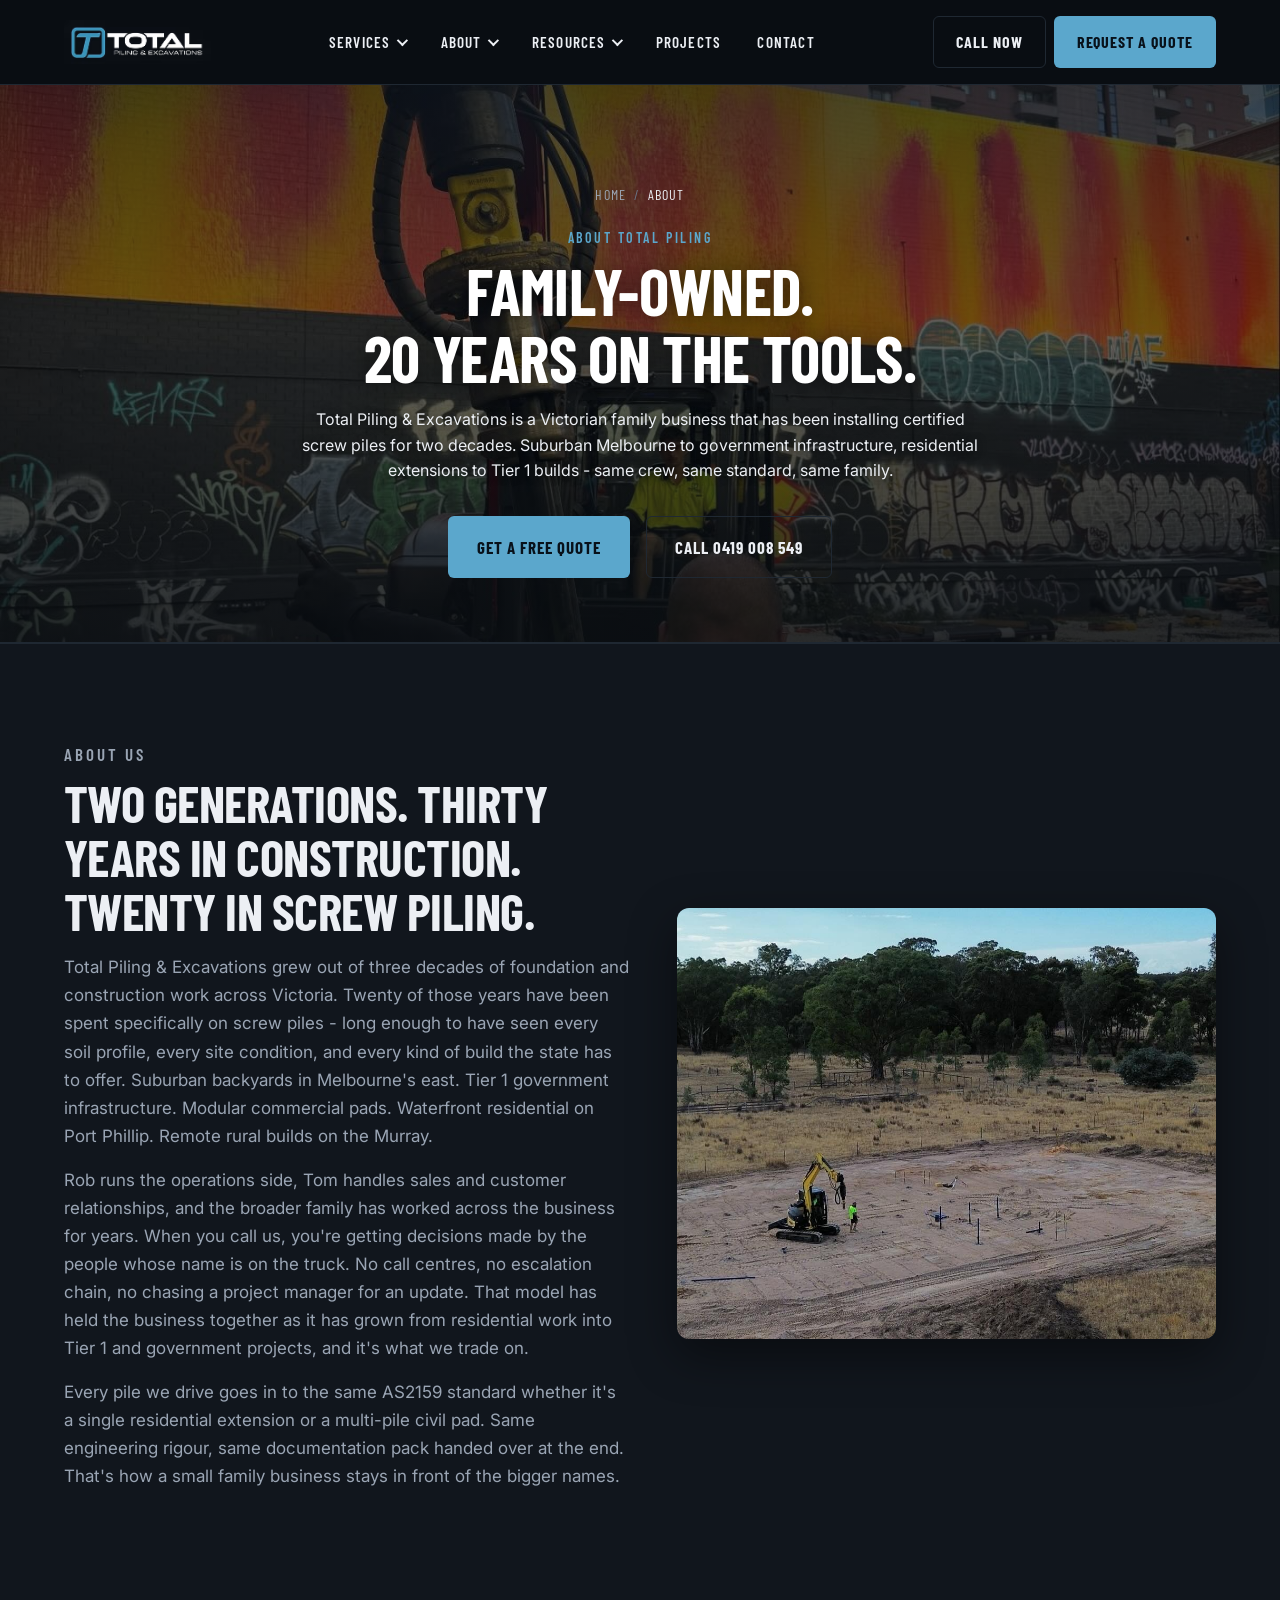
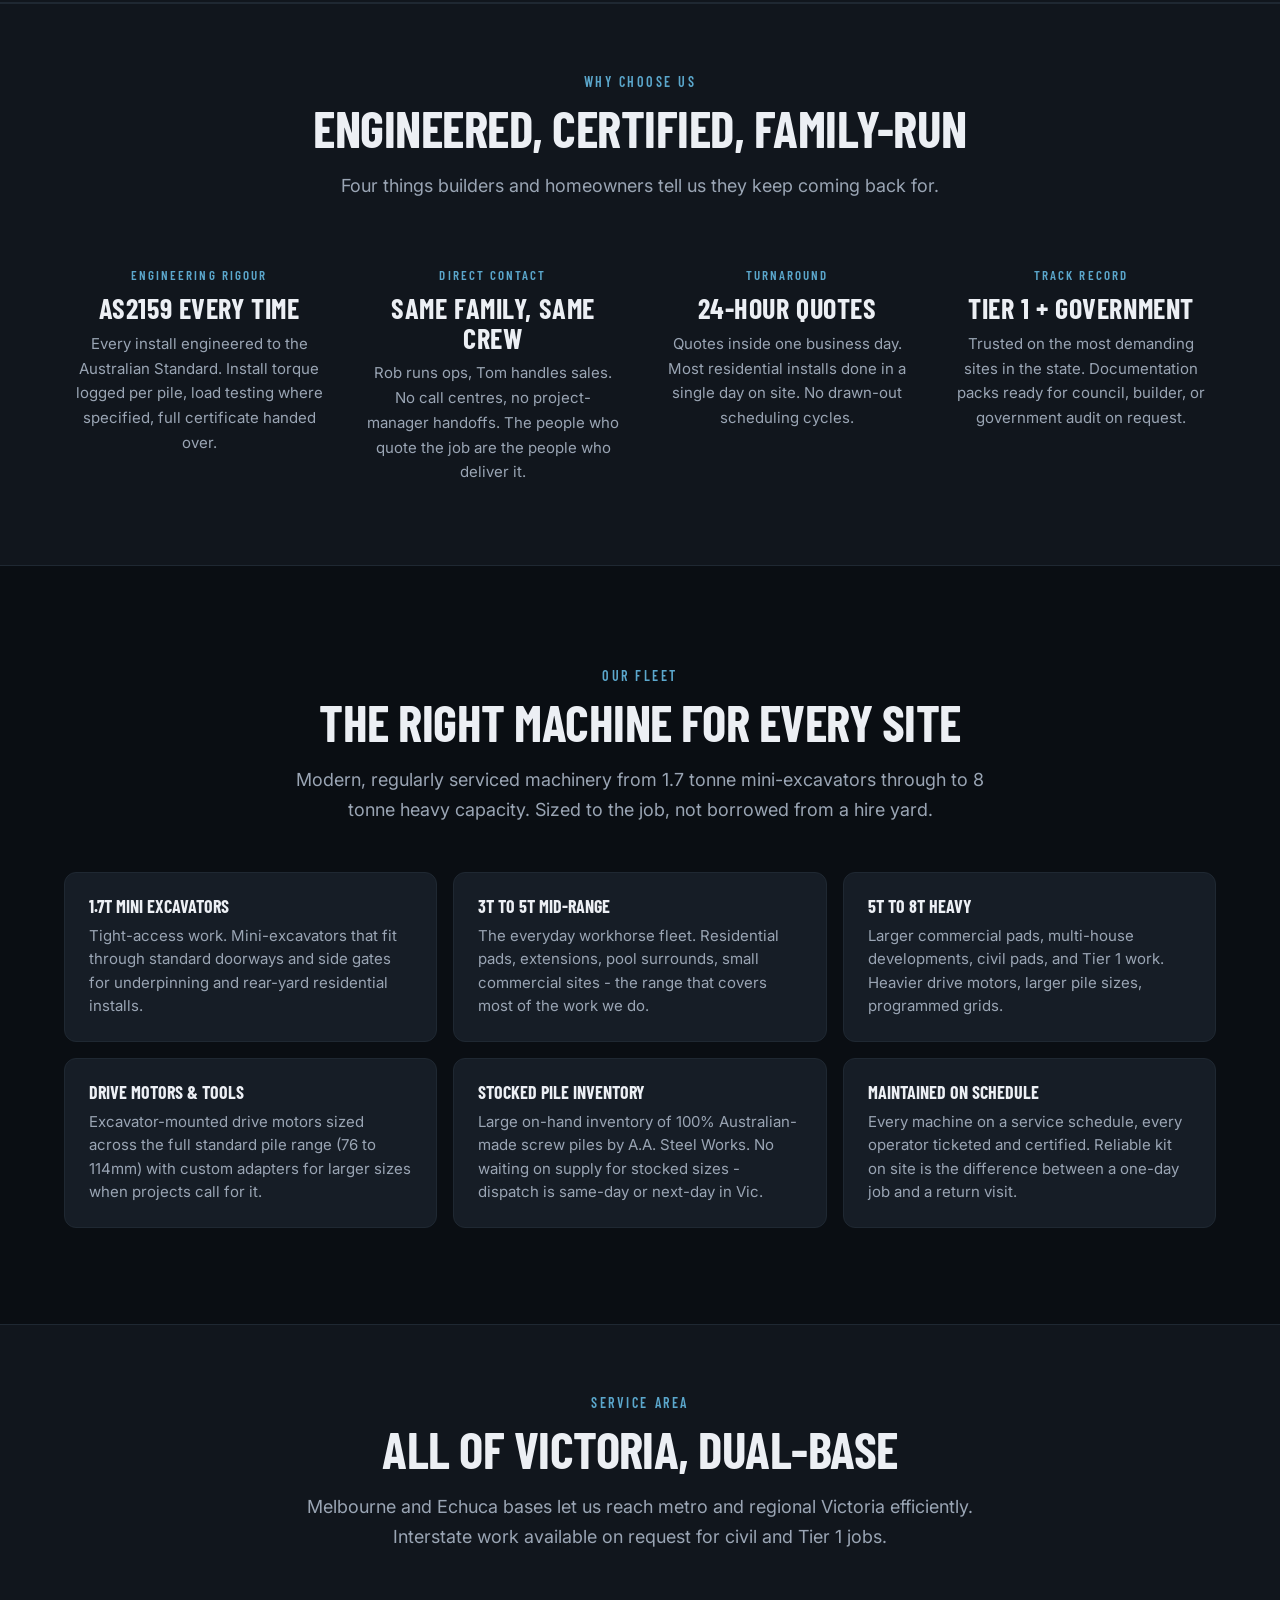
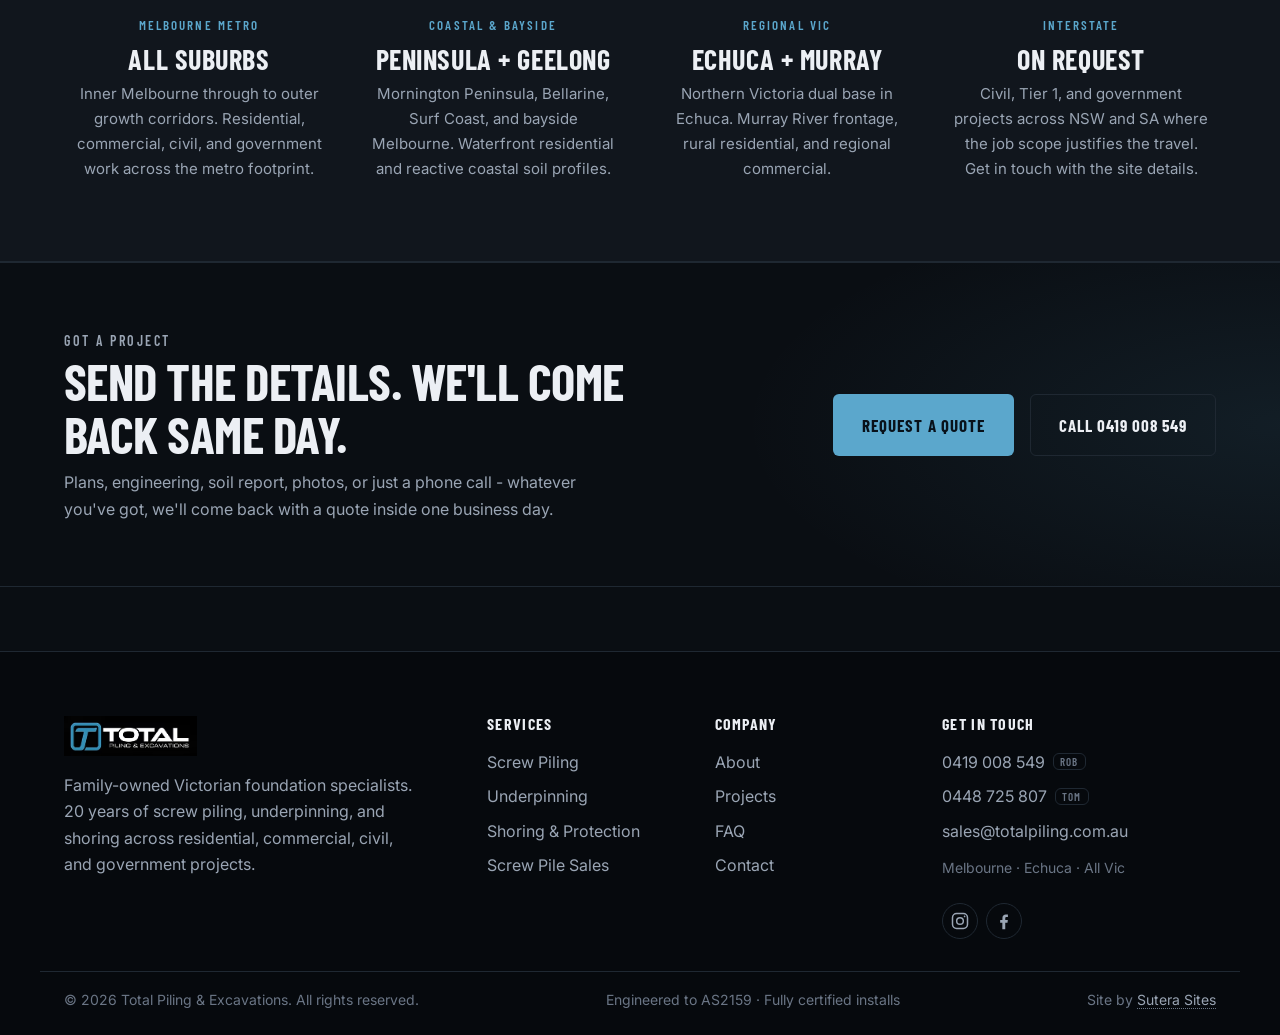
==== about.html @ f9267ccb "Add /about.html (7th page) + repoint About nav links sitewide - New /about.html structured around th" ====
<!DOCTYPE html>
<html lang="en-AU">
<head>
  <meta charset="UTF-8">
  <meta name="viewport" content="width=device-width, initial-scale=1.0">
  <title>About Total Piling & Excavations | Family-Owned VIC Foundation Specialists, 20 Years On The Tools</title>
  <link rel="apple-touch-icon" href="assets/logo/Logo.avif">
  <link rel="icon" href="assets/logo/Logo.avif">
  <meta name="description" content="Family-owned Victorian foundation specialists. 20 years installing certified screw piles across residential, commercial, civil, and Tier 1 sites. Melbourne and Echuca based, fleet from 1.7T to 8T, engineered to AS2159. Call 0419 008 549.">
  <meta name="keywords" content="Total Piling Melbourne, screw piling company Victoria, family owned piling contractor, Tier 1 piling Victoria, Melbourne foundation specialist, Echuca piling, AS2159 piling contractor">
  <meta name="robots" content="index, follow">
  <meta name="geo.region" content="AU-VIC">
  <meta name="geo.placename" content="Melbourne">
  <link rel="canonical" href="https://www.totalpilingandexcavations.com.au/about.html">

  <meta property="og:title" content="About Total Piling & Excavations | Family-Owned VIC Foundation Specialists">
  <meta property="og:description" content="20 years installing certified screw piles across Victoria. Family-owned, Melbourne and Echuca based, fleet 1.7T to 8T, Tier 1 and government experience.">
  <meta property="og:type" content="website">
  <meta property="og:locale" content="en_AU">
  <meta property="og:url" content="https://www.totalpilingandexcavations.com.au/about.html">
  <meta property="og:site_name" content="Total Piling & Excavations">
  <meta property="og:image" content="https://www.totalpilingandexcavations.com.au/assets/projects/screw-piling-cbd-branded-worker.jpg">
  <meta property="og:image:width" content="1200">
  <meta property="og:image:height" content="900">

  <meta name="twitter:card" content="summary_large_image">
  <meta name="twitter:title" content="About Total Piling & Excavations | Family-Owned VIC Foundation Specialists">
  <meta name="twitter:description" content="20 years installing certified screw piles across Victoria. Family-owned, Melbourne and Echuca based, fleet 1.7T to 8T.">
  <meta name="twitter:image" content="https://www.totalpilingandexcavations.com.au/assets/projects/screw-piling-cbd-branded-worker.jpg">

  <script type="application/ld+json">
  {
    "@context": "https://schema.org",
    "@graph": [
      {
        "@type": "BreadcrumbList",
        "itemListElement": [
          { "@type": "ListItem", "position": 1, "name": "Home", "item": "https://www.totalpilingandexcavations.com.au/" },
          { "@type": "ListItem", "position": 2, "name": "About", "item": "https://www.totalpilingandexcavations.com.au/about.html" }
        ]
      },
      {
        "@type": "AboutPage",
        "url": "https://www.totalpilingandexcavations.com.au/about.html",
        "name": "About Total Piling & Excavations",
        "description": "Family-owned Victorian foundation specialists. 20 years installing certified screw piles across residential, commercial, civil, and Tier 1 sites. Melbourne and Echuca based, with a modern fleet from 1.7T to 8T capacity.",
        "mainEntity": {
          "@type": "LocalBusiness",
          "name": "Total Piling & Excavations",
          "url": "https://www.totalpilingandexcavations.com.au/",
          "telephone": "+61419008549",
          "email": "rob@totalpiling.com.au",
          "image": "https://www.totalpilingandexcavations.com.au/assets/logo/Logo.avif",
          "logo": "https://www.totalpilingandexcavations.com.au/assets/logo/Logo.avif",
          "address": { "@type": "PostalAddress", "addressRegion": "VIC", "addressCountry": "AU" },
          "areaServed": [
            { "@type": "City", "name": "Melbourne" },
            { "@type": "City", "name": "Echuca" },
            { "@type": "State", "name": "Victoria" }
          ],
          "foundingDate": "2006",
          "knowsAbout": ["Screw Piling", "Underpinning", "Shoring", "Foundation Engineering", "AS2159"],
          "sameAs": [
            "https://www.instagram.com/totalpilingandexcavations",
            "https://www.facebook.com/profile.php?id=61583985463235"
          ]
        }
      }
    ]
  }
  </script>

  <link rel="preconnect" href="https://fonts.googleapis.com">
  <link rel="preconnect" href="https://fonts.gstatic.com" crossorigin>
  <link href="https://fonts.googleapis.com/css2?family=Barlow+Condensed:wght@500;600;700;800&family=Inter:wght@400;500;600;700&display=swap" rel="stylesheet">
  <link rel="stylesheet" href="styles.css">
</head>
<body>

<a class="skip-link" href="#main">Skip to content</a>

<header class="site-header" id="top">
  <div class="container header-inner">
    <a href="/" class="brand" aria-label="Total Piling & Excavations home">
      <img src="assets/logo/Logo.avif" alt="Total Piling & Excavations logo" class="brand-logo">
    </a>

    <nav class="primary-nav" aria-label="Primary navigation">
      <ul class="mega-nav">

        <li class="mega-item" data-mega="services">
          <button type="button" class="mega-trigger" aria-haspopup="true" aria-expanded="false" aria-controls="mega-services">
            Services <span class="mega-caret" aria-hidden="true"></span>
          </button>
          <div id="mega-services" class="mega-panel" role="region" aria-label="Services menu" hidden>
            <div class="container mega-panel-inner">
              <div class="mega-col mega-col-feature">
                <p class="mega-eyebrow">What we do</p>
                <h3 class="mega-headline">Specialist piling services across Victoria.</h3>
                <p class="mega-blurb">20 years of certified screw pile installs, underpinning, and shoring for residential, commercial, civil, and government projects.</p>
                <a href="/services.html" class="link-arrow">See all services <span aria-hidden="true">&rarr;</span></a>
              </div>
              <div class="mega-col mega-col-links">
                <a href="/services/screw-piling.html" class="mega-link">
                  <span class="mega-link-title">Screw Piling</span>
                  <span class="mega-link-sub">Fast, certified installs. Hours not days, no curing time.</span>
                </a>
                <a href="/services/underpinning.html" class="mega-link">
                  <span class="mega-link-title">Underpinning</span>
                  <span class="mega-link-sub">Stabilise settling foundations with minimal disruption.</span>
                </a>
                <a href="/services/shoring.html" class="mega-link">
                  <span class="mega-link-title">Shoring & Protection</span>
                  <span class="mega-link-sub">Residential panels through to heavy commercial systems.</span>
                </a>
                <a href="/order-piles.html" class="mega-link">
                  <span class="mega-link-title">Screw Pile Sales</span>
                  <span class="mega-link-sub">100% Australian-made. 76mm to 114mm in stock, no minimum order.</span>
                </a>
              </div>
            </div>
          </div>
        </li>

        <li class="mega-item" data-mega="about">
          <button type="button" class="mega-trigger" aria-haspopup="true" aria-expanded="false" aria-controls="mega-about">
            About <span class="mega-caret" aria-hidden="true"></span>
          </button>
          <div id="mega-about" class="mega-panel" role="region" aria-label="About menu" hidden>
            <div class="container mega-panel-inner">
              <div class="mega-col mega-col-feature">
                <p class="mega-eyebrow">About Total Piling</p>
                <h3 class="mega-headline">Family-owned, 20 years on the tools.</h3>
                <p class="mega-blurb">Melbourne and Echuca based. Tier 1 and government project experience. Modern fleet from 1.7T to 8T capacity, all engineered to AS2159.</p>
                <a href="/about.html" class="link-arrow">Read our story <span aria-hidden="true">&rarr;</span></a>
              </div>
              <div class="mega-col mega-col-links">
                <a href="/about.html#about-us" class="mega-link">
                  <span class="mega-link-title">About Us</span>
                  <span class="mega-link-sub">Family business, 30 years industry, 20 in screw piling.</span>
                </a>
                <a href="/about.html#why-us" class="mega-link">
                  <span class="mega-link-title">Why Choose Us</span>
                  <span class="mega-link-sub">Engineered, load-certified, fast turnaround.</span>
                </a>
                <a href="/about.html#fleet" class="mega-link">
                  <span class="mega-link-title">Our Fleet</span>
                  <span class="mega-link-sub">Modern machinery 1.7T to 8T. Right gear for any site.</span>
                </a>
                <a href="/about.html#service-area" class="mega-link">
                  <span class="mega-link-title">Service Area</span>
                  <span class="mega-link-sub">All of Victoria. Interstate available on request.</span>
                </a>
              </div>
            </div>
          </div>
        </li>

        <li class="mega-item" data-mega="resources">
          <button type="button" class="mega-trigger" aria-haspopup="true" aria-expanded="false" aria-controls="mega-resources">
            Resources <span class="mega-caret" aria-hidden="true"></span>
          </button>
          <div id="mega-resources" class="mega-panel" role="region" aria-label="Resources menu" hidden>
            <div class="container mega-panel-inner">
              <div class="mega-col mega-col-feature">
                <p class="mega-eyebrow">Learn the basics</p>
                <h3 class="mega-headline">Everything you need to know about screw piles.</h3>
                <p class="mega-blurb">Plain-English answers on how screw piles work, where they fit, and how they stack up against bored piers and traditional stumps.</p>
                <a href="/#faq" class="link-arrow">Browse FAQs <span aria-hidden="true">&rarr;</span></a>
              </div>
              <div class="mega-col mega-col-links">
                <a href="/#faq" class="mega-link">
                  <span class="mega-link-title">FAQ</span>
                  <span class="mega-link-sub">Common questions on installs, soil types, lifespan, and cost.</span>
                </a>
                <a href="/#faq" class="mega-link">
                  <span class="mega-link-title">About Screw Piers</span>
                  <span class="mega-link-sub">History, components, and how they actually work.</span>
                </a>
                <a href="/#faq" class="mega-link">
                  <span class="mega-link-title">Screw Pile Advantages</span>
                  <span class="mega-link-sub">Why builders are switching from traditional foundations.</span>
                </a>
                <a href="/#faq" class="mega-link">
                  <span class="mega-link-title">Bored Pier vs Screw Pier</span>
                  <span class="mega-link-sub">Speed, cost, and site-disruption side by side.</span>
                </a>
                <a href="/#faq" class="mega-link">
                  <span class="mega-link-title">Stumps vs Screw Piers</span>
                  <span class="mega-link-sub">When traditional stumps still make sense, and when they don't.</span>
                </a>
              </div>
            </div>
          </div>
        </li>

        <li><a href="/#projects" class="mega-direct">Projects</a></li>
        <li><a href="/#contact" class="mega-direct">Contact</a></li>
      </ul>
    </nav>

    <div class="header-cta">
      <a href="tel:0419008549" class="btn btn-ghost">Call Now</a>
      <a href="/#contact" class="btn btn-primary">Request a Quote</a>
    </div>

    <button class="nav-toggle" aria-label="Toggle navigation" aria-expanded="false" aria-controls="mobile-menu">
      <span></span><span></span><span></span>
    </button>
  </div>

  <nav id="mobile-menu" class="mobile-nav" aria-label="Mobile navigation" hidden>
    <ul class="mobile-mega">
      <li>
        <button type="button" class="mobile-mega-trigger" aria-expanded="false" aria-controls="mobile-mega-services">
          Services <span class="mega-caret" aria-hidden="true"></span>
        </button>
        <ul id="mobile-mega-services" class="mobile-mega-panel" hidden>
          <li><a href="/services/screw-piling.html">Screw Piling</a></li>
          <li><a href="/services/underpinning.html">Underpinning</a></li>
          <li><a href="/services/shoring.html">Shoring & Protection</a></li>
          <li><a href="/order-piles.html">Screw Pile Sales</a></li>
        </ul>
      </li>
      <li>
        <button type="button" class="mobile-mega-trigger" aria-expanded="false" aria-controls="mobile-mega-about">
          About <span class="mega-caret" aria-hidden="true"></span>
        </button>
        <ul id="mobile-mega-about" class="mobile-mega-panel" hidden>
          <li><a href="/about.html#about-us">About Us</a></li>
          <li><a href="/about.html#why-us">Why Choose Us</a></li>
          <li><a href="/about.html#fleet">Our Fleet</a></li>
          <li><a href="/about.html#service-area">Service Area</a></li>
        </ul>
      </li>
      <li>
        <button type="button" class="mobile-mega-trigger" aria-expanded="false" aria-controls="mobile-mega-resources">
          Resources <span class="mega-caret" aria-hidden="true"></span>
        </button>
        <ul id="mobile-mega-resources" class="mobile-mega-panel" hidden>
          <li><a href="/#faq">FAQ</a></li>
          <li><a href="/#faq">About Screw Piers</a></li>
          <li><a href="/#faq">Screw Pile Advantages</a></li>
          <li><a href="/#faq">Bored Pier vs Screw Pier</a></li>
          <li><a href="/#faq">Stumps vs Screw Piers</a></li>
        </ul>
      </li>
      <li><a href="/#projects" class="mobile-direct">Projects</a></li>
      <li><a href="/#contact" class="mobile-direct">Contact</a></li>
    </ul>
    <div class="mobile-nav-cta">
      <a href="tel:0419008549" class="btn btn-ghost">Call Now</a>
      <a href="/#contact" class="btn btn-primary">Request a Quote</a>
    </div>
  </nav>
</header>

<main id="main">

  <section class="page-hero" style="--page-hero-bg: url('/assets/projects/screw-piling-cbd-branded-worker.jpg');">
    <div class="container page-hero-inner">
      <nav class="breadcrumbs" aria-label="Breadcrumb">
        <ol>
          <li><a href="/">Home</a></li>
          <li aria-current="page">About</li>
        </ol>
      </nav>
      <p class="eyebrow">About Total Piling</p>
      <h1>Family-owned.<br>20 years on the tools.</h1>
      <p class="page-hero-lead">Total Piling &amp; Excavations is a Victorian family business that has been installing certified screw piles for two decades. Suburban Melbourne to government infrastructure, residential extensions to Tier 1 builds - same crew, same standard, same family.</p>
      <div class="page-hero-cta">
        <a href="/#contact" class="btn btn-primary btn-lg">Get a Free Quote</a>
        <a href="tel:0419008549" class="btn btn-ghost btn-lg">Call 0419 008 549</a>
      </div>
    </div>
  </section>

  <section id="about-us" class="content-split">
    <div class="container">
      <div class="content-split-grid">
        <div class="content-split-copy">
          <p class="eyebrow">About us</p>
          <h2>Two generations. Thirty years in construction. Twenty in screw piling.</h2>
          <p>Total Piling &amp; Excavations grew out of three decades of foundation and construction work across Victoria. Twenty of those years have been spent specifically on screw piles - long enough to have seen every soil profile, every site condition, and every kind of build the state has to offer. Suburban backyards in Melbourne's east. Tier 1 government infrastructure. Modular commercial pads. Waterfront residential on Port Phillip. Remote rural builds on the Murray.</p>
          <p>Rob runs the operations side, Tom handles sales and customer relationships, and the broader family has worked across the business for years. When you call us, you're getting decisions made by the people whose name is on the truck. No call centres, no escalation chain, no chasing a project manager for an update. That model has held the business together as it has grown from residential work into Tier 1 and government projects, and it's what we trade on.</p>
          <p>Every pile we drive goes in to the same AS2159 standard whether it's a single residential extension or a multi-pile civil pad. Same engineering rigour, same documentation pack handed over at the end. That's how a small family business stays in front of the bigger names.</p>
        </div>
        <div class="content-split-media">
          <img src="assets/projects/screw-piling-rural-aerial.jpg" alt="Aerial view of a Total Piling install on a rural Victorian site, showing the scale of work the team delivers from Melbourne to the Murray" loading="lazy">
        </div>
      </div>
    </div>
  </section>

  <section id="why-us" class="capability-band" aria-label="Why choose Total Piling">
    <div class="container">
      <header class="section-head">
        <p class="eyebrow">Why choose us</p>
        <h2>Engineered, certified, family-run</h2>
        <p class="section-sub">Four things builders and homeowners tell us they keep coming back for.</p>
      </header>
      <div class="capability-grid">
        <div class="capability-item">
          <p class="capability-label">Engineering rigour</p>
          <p class="capability-value">AS2159 every time</p>
          <p class="capability-sub">Every install engineered to the Australian Standard. Install torque logged per pile, load testing where specified, full certificate handed over.</p>
        </div>
        <div class="capability-item">
          <p class="capability-label">Direct contact</p>
          <p class="capability-value">Same family, same crew</p>
          <p class="capability-sub">Rob runs ops, Tom handles sales. No call centres, no project-manager handoffs. The people who quote the job are the people who deliver it.</p>
        </div>
        <div class="capability-item">
          <p class="capability-label">Turnaround</p>
          <p class="capability-value">24-hour quotes</p>
          <p class="capability-sub">Quotes inside one business day. Most residential installs done in a single day on site. No drawn-out scheduling cycles.</p>
        </div>
        <div class="capability-item">
          <p class="capability-label">Track record</p>
          <p class="capability-value">Tier 1 + government</p>
          <p class="capability-sub">Trusted on the most demanding sites in the state. Documentation packs ready for council, builder, or government audit on request.</p>
        </div>
      </div>
    </div>
  </section>

  <section id="fleet" class="services">
    <div class="container">
      <header class="section-head">
        <p class="eyebrow">Our fleet</p>
        <h2>The right machine for every site</h2>
        <p class="section-sub">Modern, regularly serviced machinery from 1.7 tonne mini-excavators through to 8 tonne heavy capacity. Sized to the job, not borrowed from a hire yard.</p>
      </header>

      <div class="usecase-grid">
        <article class="usecase-card">
          <h3>1.7T mini excavators</h3>
          <p>Tight-access work. Mini-excavators that fit through standard doorways and side gates for underpinning and rear-yard residential installs.</p>
        </article>
        <article class="usecase-card">
          <h3>3T to 5T mid-range</h3>
          <p>The everyday workhorse fleet. Residential pads, extensions, pool surrounds, small commercial sites - the range that covers most of the work we do.</p>
        </article>
        <article class="usecase-card">
          <h3>5T to 8T heavy</h3>
          <p>Larger commercial pads, multi-house developments, civil pads, and Tier 1 work. Heavier drive motors, larger pile sizes, programmed grids.</p>
        </article>
        <article class="usecase-card">
          <h3>Drive motors &amp; tools</h3>
          <p>Excavator-mounted drive motors sized across the full standard pile range (76 to 114mm) with custom adapters for larger sizes when projects call for it.</p>
        </article>
        <article class="usecase-card">
          <h3>Stocked pile inventory</h3>
          <p>Large on-hand inventory of 100% Australian-made screw piles by A.A. Steel Works. No waiting on supply for stocked sizes - dispatch is same-day or next-day in Vic.</p>
        </article>
        <article class="usecase-card">
          <h3>Maintained on schedule</h3>
          <p>Every machine on a service schedule, every operator ticketed and certified. Reliable kit on site is the difference between a one-day job and a return visit.</p>
        </article>
      </div>
    </div>
  </section>

  <section id="service-area" class="capability-band" aria-label="Where Total Piling works">
    <div class="container">
      <header class="section-head">
        <p class="eyebrow">Service area</p>
        <h2>All of Victoria, dual-base</h2>
        <p class="section-sub">Melbourne and Echuca bases let us reach metro and regional Victoria efficiently. Interstate work available on request for civil and Tier 1 jobs.</p>
      </header>
      <div class="capability-grid">
        <div class="capability-item">
          <p class="capability-label">Melbourne metro</p>
          <p class="capability-value">All suburbs</p>
          <p class="capability-sub">Inner Melbourne through to outer growth corridors. Residential, commercial, civil, and government work across the metro footprint.</p>
        </div>
        <div class="capability-item">
          <p class="capability-label">Coastal &amp; bayside</p>
          <p class="capability-value">Peninsula + Geelong</p>
          <p class="capability-sub">Mornington Peninsula, Bellarine, Surf Coast, and bayside Melbourne. Waterfront residential and reactive coastal soil profiles.</p>
        </div>
        <div class="capability-item">
          <p class="capability-label">Regional Vic</p>
          <p class="capability-value">Echuca + Murray</p>
          <p class="capability-sub">Northern Victoria dual base in Echuca. Murray River frontage, rural residential, and regional commercial.</p>
        </div>
        <div class="capability-item">
          <p class="capability-label">Interstate</p>
          <p class="capability-value">On request</p>
          <p class="capability-sub">Civil, Tier 1, and government projects across NSW and SA where the job scope justifies the travel. Get in touch with the site details.</p>
        </div>
      </div>
    </div>
  </section>

  <section class="cta-band">
    <div class="container cta-band-inner">
      <div class="cta-band-copy">
        <p class="eyebrow">Got a project</p>
        <h2>Send the details. We'll come back same day.</h2>
        <p>Plans, engineering, soil report, photos, or just a phone call - whatever you've got, we'll come back with a quote inside one business day.</p>
      </div>
      <div class="cta-band-actions">
        <a href="/#contact" class="btn btn-primary btn-lg">Request a Quote</a>
        <a href="tel:0419008549" class="btn btn-ghost btn-lg">Call 0419 008 549</a>
      </div>
    </div>
  </section>

</main>

<footer class="site-footer">
  <div class="container footer-grid">
    <div class="footer-brand">
      <img src="assets/logo/Logo.avif" alt="Total Piling & Excavations" class="footer-logo">
      <p>Family-owned Victorian foundation specialists. 20 years of screw piling, underpinning, and shoring across residential, commercial, civil, and government projects.</p>
    </div>
    <div class="footer-col">
      <h4>Services</h4>
      <ul>
        <li><a href="/services/screw-piling.html">Screw Piling</a></li>
        <li><a href="/services/underpinning.html">Underpinning</a></li>
        <li><a href="/services/shoring.html">Shoring & Protection</a></li>
        <li><a href="/order-piles.html">Screw Pile Sales</a></li>
      </ul>
    </div>
    <div class="footer-col">
      <h4>Company</h4>
      <ul>
        <li><a href="/about.html">About</a></li>
        <li><a href="/#projects">Projects</a></li>
        <li><a href="/#faq">FAQ</a></li>
        <li><a href="/#contact">Contact</a></li>
      </ul>
    </div>
    <div class="footer-col">
      <h4>Get in touch</h4>
      <ul class="footer-contact">
        <li><a href="tel:0419008549">0419 008 549</a><span class="footer-tag">Rob</span></li>
        <li><a href="tel:0448725807">0448 725 807</a><span class="footer-tag">Tom</span></li>
        <li><a href="mailto:sales@totalpiling.com.au">sales@totalpiling.com.au</a></li>
        <li class="footer-location">Melbourne &middot; Echuca &middot; All Vic</li>
      </ul>
      <ul class="footer-social" aria-label="Social media">
        <li>
          <a href="https://www.instagram.com/totalpilingandexcavations" aria-label="Instagram" target="_blank" rel="noopener">
            <svg viewBox="0 0 24 24" width="20" height="20" fill="none" stroke="currentColor" stroke-width="1.8" stroke-linecap="round" stroke-linejoin="round" aria-hidden="true">
              <rect x="3" y="3" width="18" height="18" rx="5"/>
              <circle cx="12" cy="12" r="4"/>
              <circle cx="17.5" cy="6.5" r="1" fill="currentColor" stroke="none"/>
            </svg>
          </a>
        </li>
        <li>
          <a href="https://www.facebook.com/profile.php?id=61583985463235" aria-label="Facebook" target="_blank" rel="noopener">
            <svg viewBox="0 0 24 24" width="20" height="20" fill="currentColor" aria-hidden="true">
              <path d="M13.5 22v-8h2.7l.4-3.2h-3.1V8.7c0-.9.3-1.6 1.6-1.6h1.6V4.2c-.3 0-1.3-.1-2.5-.1-2.5 0-4.1 1.5-4.1 4.2v2.5H7.4V14h2.6v8h3.5z"/>
            </svg>
          </a>
        </li>
      </ul>
    </div>
  </div>
  <div class="container footer-bottom">
    <p>&copy; 2026 Total Piling & Excavations. All rights reserved.</p>
    <p>Engineered to AS2159 &middot; Fully certified installs</p>
    <p class="footer-credit">Site by <a href="https://www.suterasites.com.au" target="_blank" rel="noopener">Sutera Sites</a></p>
  </div>
</footer>

<script src="https://elfsightcdn.com/platform.js" async></script>
<script src="script.js" defer></script>
</body>
</html>
---- styles.css ----
/* ---------- Tokens ---------- */
:root {
  --c-bg: #0A0E13;
  --c-bg-elevated: #11161D;
  --c-bg-card: #161D26;
  --c-border: #1F2832;
  --c-text: #ECEFF4;
  --c-text-muted: #9AA5B4;
  --c-text-faint: #6A7585;
  --c-brand: #5BA7CC;
  --c-brand-bright: #7EC4E8;
  --c-brand-deep: #2B6A8A;
  --c-accent: #F5A623;
  --c-success: #3CC58F;
  --radius-sm: 6px;
  --radius: 12px;
  --radius-lg: 20px;
  --shadow-sm: 0 2px 8px rgba(0,0,0,0.25);
  --shadow: 0 8px 24px rgba(0,0,0,0.35);
  --shadow-lg: 0 16px 48px rgba(0,0,0,0.45);
  --container: 1200px;
  --space-1: 4px;
  --space-2: 8px;
  --space-3: 16px;
  --space-4: 24px;
  --space-5: 32px;
  --space-6: 48px;
  --space-7: 64px;
  --space-8: 96px;
  --ease-out: cubic-bezier(0.16, 1, 0.3, 1);
}

/* ---------- Reset ---------- */
*, *::before, *::after { box-sizing: border-box; }
html { scroll-behavior: smooth; -webkit-text-size-adjust: 100%; }
body {
  margin: 0;
  font-family: 'Inter', system-ui, -apple-system, Segoe UI, Roboto, sans-serif;
  font-size: 16px;
  line-height: 1.65;
  color: var(--c-text);
  background: var(--c-bg);
  -webkit-font-smoothing: antialiased;
  text-rendering: optimizeLegibility;
}
img, video { max-width: 100%; display: block; }
ul, ol { padding-left: 0; list-style: none; margin: 0; }
a { color: var(--c-brand-bright); text-decoration: none; transition: color 200ms var(--ease-out); }
a:hover { color: var(--c-brand); }

/* ---------- Layout ---------- */
.container { width: 100%; max-width: var(--container); margin-inline: auto; padding-inline: var(--space-4); }

.skip-link {
  position: absolute; left: -9999px; top: 0;
  background: var(--c-brand); color: #000; padding: var(--space-2) var(--space-3);
  z-index: 9999; border-radius: 0 0 var(--radius) 0;
}
.skip-link:focus { left: 0; }

/* ---------- Typography ---------- */
h1, h2, h3, h4 { font-family: 'Barlow Condensed', system-ui, sans-serif; font-weight: 700; line-height: 1.05; letter-spacing: -0.01em; margin: 0 0 var(--space-3); color: var(--c-text); }
h1 { font-size: clamp(2.5rem, 6vw, 4.75rem); text-transform: uppercase; }
h2 { font-size: clamp(2rem, 4vw, 3.25rem); text-transform: uppercase; }
h3 { font-size: 1.5rem; text-transform: uppercase; letter-spacing: 0; }
h4 { font-size: 1rem; text-transform: uppercase; letter-spacing: 0.08em; color: var(--c-text-muted); }
p { margin: 0 0 var(--space-3); }

.eyebrow {
  display: inline-block;
  font-family: 'Barlow Condensed', sans-serif;
  font-size: 0.875rem;
  font-weight: 600;
  letter-spacing: 0.18em;
  text-transform: uppercase;
  color: var(--c-brand);
  margin: 0 0 var(--space-2);
}

.section-head { max-width: 720px; margin: 0 auto var(--space-6); text-align: center; }
.section-head .section-sub { color: var(--c-text-muted); font-size: 1.125rem; margin-top: var(--space-2); }

/* ---------- Buttons ---------- */
.btn {
  display: inline-flex; align-items: center; justify-content: center;
  gap: var(--space-2);
  padding: 12px 22px;
  font-family: 'Barlow Condensed', sans-serif;
  font-weight: 700;
  font-size: 1rem;
  letter-spacing: 0.06em;
  text-transform: uppercase;
  border-radius: var(--radius-sm);
  border: 1.5px solid transparent;
  cursor: pointer;
  transition: transform 200ms var(--ease-out), background 200ms var(--ease-out), border 200ms var(--ease-out), color 200ms var(--ease-out);
  white-space: nowrap;
}
.btn:focus-visible { outline: 2px solid var(--c-brand-bright); outline-offset: 2px; }
.btn-primary { background: var(--c-brand); color: #08111A; }
.btn-primary:hover { background: var(--c-brand-bright); transform: translateY(-1px); color: #08111A; }
.btn-ghost { background: transparent; color: var(--c-text); border-color: var(--c-border); }
.btn-ghost:hover { background: var(--c-bg-elevated); color: var(--c-text); }
.btn-outline { background: transparent; color: var(--c-text); border-color: var(--c-text); }
.btn-outline:hover { background: var(--c-text); color: #000; }
.btn-lg { padding: 16px 28px; font-size: 1.0625rem; }
.btn-block { width: 100%; }

.link-arrow {
  display: inline-flex; align-items: center; gap: 6px;
  font-family: 'Barlow Condensed', sans-serif;
  font-weight: 600;
  text-transform: uppercase;
  letter-spacing: 0.08em;
  color: var(--c-brand);
  margin-top: var(--space-2);
}
.link-arrow span { transition: transform 200ms var(--ease-out); display: inline-block; }
.link-arrow:hover span { transform: translateX(4px); }

/* ---------- Header ---------- */
.site-header {
  position: sticky; top: 0; z-index: 100;
  background: rgba(10, 14, 19, 0.97);
  backdrop-filter: saturate(140%) blur(12px);
  -webkit-backdrop-filter: saturate(140%) blur(12px);
  border-bottom: 1px solid var(--c-border);
  transition: transform 280ms var(--ease-out);
  will-change: transform;
}
.site-header.is-hidden { transform: translateY(-100%); }
.header-inner {
  display: flex; align-items: center; justify-content: space-between;
  gap: var(--space-4);
  padding-block: var(--space-3);
}
.brand { display: inline-flex; align-items: center; }
.brand-logo {
  height: 44px;
  width: auto;
  mix-blend-mode: screen;
}
.primary-nav { display: flex; align-items: center; }
.primary-nav .mega-nav { display: flex; gap: var(--space-2); align-items: center; margin: 0; padding: 0; }
.primary-nav a, .primary-nav .mega-trigger {
  color: var(--c-text);
  font-family: 'Barlow Condensed', sans-serif;
  font-weight: 600;
  text-transform: uppercase;
  letter-spacing: 0.08em;
  font-size: 0.95rem;
  padding: 8px 14px;
  background: transparent;
  border: 0;
  cursor: pointer;
  display: inline-flex;
  align-items: center;
  gap: 6px;
  border-radius: var(--radius-sm);
  transition: color 200ms var(--ease-out), background 200ms var(--ease-out);
}
.primary-nav a:hover,
.primary-nav .mega-trigger:hover,
.primary-nav .mega-trigger[aria-expanded="true"] {
  color: var(--c-brand-bright);
  background: rgba(91, 167, 204, 0.08);
}
.mega-direct { /* same baseline as a anchor in nav */ }
.mega-caret {
  display: inline-block;
  width: 8px; height: 8px;
  border-right: 2px solid currentColor;
  border-bottom: 2px solid currentColor;
  transform: rotate(45deg) translateY(-2px);
  transition: transform 250ms var(--ease-out);
}
.mega-trigger[aria-expanded="true"] .mega-caret { transform: rotate(-135deg) translateY(2px); }
.header-cta { display: flex; gap: var(--space-2); }

/* ---------- Mega panel ---------- */
.mega-panel {
  position: absolute;
  left: 0; right: 0; top: 100%;
  background: var(--c-bg-elevated);
  border-top: 1px solid var(--c-border);
  border-bottom: 1px solid var(--c-border);
  box-shadow: 0 24px 48px rgba(0,0,0,0.4);
  z-index: 90;
  opacity: 0;
  transform: translateY(-8px);
  transition: opacity 200ms var(--ease-out), transform 200ms var(--ease-out);
  pointer-events: none;
}
.mega-panel:not([hidden]) {
  opacity: 1;
  transform: translateY(0);
  pointer-events: auto;
}
.mega-panel-inner {
  display: grid;
  grid-template-columns: 0.9fr 1.6fr;
  gap: var(--space-6);
  padding-block: var(--space-5);
}
.mega-col-feature { display: flex; flex-direction: column; gap: var(--space-2); border-right: 1px solid var(--c-border); padding-right: var(--space-5); }
.mega-eyebrow {
  font-family: 'Barlow Condensed', sans-serif;
  font-size: 0.8125rem;
  font-weight: 600;
  letter-spacing: 0.18em;
  text-transform: uppercase;
  color: var(--c-brand);
  margin: 0;
}
.mega-headline {
  font-family: 'Barlow Condensed', sans-serif;
  font-size: 1.625rem;
  font-weight: 700;
  text-transform: uppercase;
  line-height: 1.1;
  margin: 0;
  color: var(--c-text);
}
.mega-blurb { color: var(--c-text-muted); margin: 0; line-height: 1.55; }
.mega-col-links {
  display: grid;
  grid-template-columns: 1fr 1fr;
  gap: var(--space-2);
  align-content: start;
}
.primary-nav .mega-link {
  display: grid;
  gap: 4px;
  padding: 12px 14px;
  border-radius: var(--radius-sm);
  border: 1px solid transparent;
  border-left: 2px solid var(--c-border);
  background: transparent;
  text-transform: none;
  letter-spacing: normal;
  font-weight: 400;
  font-family: inherit;
  font-size: inherit;
  align-items: stretch;
  text-align: left;
  transition: background 200ms var(--ease-out), border-left-color 200ms var(--ease-out);
}
.primary-nav .mega-link:hover {
  background: var(--c-bg-card);
  border-left-color: var(--c-brand);
}
.primary-nav .mega-link-title {
  display: block;
  font-family: 'Barlow Condensed', sans-serif;
  font-weight: 700;
  font-size: 1.0625rem;
  text-transform: uppercase;
  letter-spacing: 0.04em;
  color: var(--c-text);
  line-height: 1.2;
}
.primary-nav .mega-link-sub {
  display: block;
  font-size: 0.875rem;
  color: var(--c-text-muted);
  line-height: 1.45;
  text-transform: none;
  letter-spacing: normal;
  font-family: 'Inter', system-ui, sans-serif;
}
.primary-nav .mega-link:hover .mega-link-title { color: var(--c-brand-bright); }

.nav-toggle {
  display: none;
  flex-direction: column; justify-content: center; gap: 5px;
  width: 44px; height: 44px;
  padding: 10px;
  background: transparent; border: 1px solid var(--c-border); border-radius: var(--radius-sm);
  cursor: pointer;
}
.nav-toggle span { display: block; height: 2px; background: var(--c-text); border-radius: 2px; transition: transform 200ms var(--ease-out), opacity 200ms var(--ease-out); }
.nav-toggle[aria-expanded="true"] span:nth-child(1) { transform: translateY(7px) rotate(45deg); }
.nav-toggle[aria-expanded="true"] span:nth-child(2) { opacity: 0; }
.nav-toggle[aria-expanded="true"] span:nth-child(3) { transform: translateY(-7px) rotate(-45deg); }

.mobile-nav { display: none; padding: var(--space-3) var(--space-4) var(--space-4); border-top: 1px solid var(--c-border); background: var(--c-bg-elevated); }
.mobile-nav .mobile-mega { display: grid; gap: var(--space-1); margin-bottom: var(--space-3); padding: 0; }
.mobile-nav .mobile-mega > li { border-bottom: 1px solid var(--c-border); }
.mobile-nav a, .mobile-nav .mobile-mega-trigger {
  display: flex;
  align-items: center;
  justify-content: space-between;
  width: 100%;
  padding: var(--space-3) var(--space-2);
  background: transparent;
  border: 0;
  cursor: pointer;
  font-family: 'Barlow Condensed', sans-serif;
  font-weight: 600;
  font-size: 1rem;
  text-transform: uppercase;
  letter-spacing: 0.08em;
  color: var(--c-text);
  text-align: left;
}
.mobile-nav .mobile-mega-trigger .mega-caret { transform: rotate(45deg); transition: transform 200ms var(--ease-out); }
.mobile-nav .mobile-mega-trigger[aria-expanded="true"] .mega-caret { transform: rotate(-135deg); }
.mobile-nav .mobile-mega-panel {
  display: grid;
  gap: 0;
  padding: 0 0 var(--space-2) var(--space-3);
  margin: 0;
  border-top: 1px solid var(--c-border);
  background: var(--c-bg);
  border-radius: 0 0 var(--radius-sm) var(--radius-sm);
}
.mobile-nav .mobile-mega-panel[hidden] { display: none; }
.mobile-nav .mobile-mega-panel li { border-bottom: 0; }
.mobile-nav .mobile-mega-panel a {
  padding: 12px var(--space-2);
  font-size: 0.9375rem;
  font-weight: 500;
  color: var(--c-text-muted);
  text-transform: none;
  letter-spacing: 0;
}
.mobile-nav .mobile-mega-panel a:hover { color: var(--c-brand-bright); }
.mobile-nav-cta { display: grid; gap: var(--space-2); }
.mobile-nav[hidden] { display: none; }
.mobile-nav.is-open { display: block; }

/* ---------- Hero ---------- */
.hero {
  position: relative;
  min-height: clamp(520px, 78vh, 720px);
  display: flex;
  align-items: center;
  justify-content: center;
  overflow: hidden;
  background: #000;
  text-align: center;
}
.hero-video {
  position: absolute; inset: 0;
  width: 100%; height: 100%;
  object-fit: cover;
  z-index: 0;
}
.hero-overlay {
  position: absolute; inset: 0;
  z-index: 1;
  background:
    linear-gradient(180deg, rgba(10,14,19,0.45) 0%, rgba(10,14,19,0.35) 50%, rgba(10,14,19,0.55) 100%),
    radial-gradient(ellipse 110% 95% at 50% 50%, transparent 55%, rgba(0,0,0,0.4) 100%);
}
.hero-content {
  position: relative; z-index: 2;
  padding-block: var(--space-6);
  max-width: 880px;
  margin-inline: auto;
}
.hero h1 {
  color: #fff;
  text-shadow: 0 2px 24px rgba(0,0,0,0.55);
  font-size: clamp(2rem, 4.4vw, 3.5rem);
  margin-bottom: 0;
}
.hero .eyebrow {
  font-size: 0.875rem;
  color: var(--c-brand-bright);
  text-shadow: 0 1px 6px rgba(0,0,0,0.6);
  margin-bottom: var(--space-3);
}

/* ---------- Hero lead (intro band beneath hero) ---------- */
.hero-lead {
  background:
    linear-gradient(180deg, rgba(91,167,204,0.05) 0%, transparent 100%),
    var(--c-bg-elevated);
  border-bottom: 1px solid var(--c-border);
  padding-block: var(--space-6);
}
.hero-lead-inner {
  display: grid;
  grid-template-columns: 1.4fr auto;
  gap: var(--space-6);
  align-items: center;
  max-width: 1100px;
  margin-inline: auto;
}
.hero-lead-copy {
  font-size: clamp(1rem, 1.2vw, 1.125rem);
  color: var(--c-text);
  line-height: 1.55;
  margin: 0;
  max-width: 640px;
}
.hero-lead-cta {
  display: flex;
  flex-wrap: wrap;
  gap: var(--space-3);
  justify-content: flex-end;
}

/* ---------- Project type chip strip ---------- */
.project-types {
  background: var(--c-bg-elevated);
  border-block: 1px solid var(--c-border);
  padding-block: var(--space-4);
}
.chip-strip {
  display: flex; flex-wrap: wrap; gap: var(--space-2);
  justify-content: center;
}
.chip-strip li {
  font-family: 'Barlow Condensed', sans-serif;
  font-weight: 600;
  text-transform: uppercase;
  letter-spacing: 0.12em;
  font-size: 0.95rem;
  color: var(--c-text);
  padding: 8px 18px;
  background: var(--c-bg-card);
  border: 1px solid var(--c-border);
  border-radius: 999px;
  transition: border-color 200ms var(--ease-out), color 200ms var(--ease-out);
}
.chip-strip li:hover { color: var(--c-brand-bright); border-color: var(--c-brand); }

/* ---------- Trust band ---------- */
.trust-band {
  background:
    linear-gradient(135deg, rgba(91,167,204,0.06), rgba(245,166,35,0.04)),
    var(--c-bg);
  padding-block: var(--space-6);
  border-bottom: 1px solid var(--c-border);
}
.trust-band-inner {
  display: flex; align-items: center; gap: var(--space-5);
  flex-wrap: wrap;
  justify-content: center;
}
.trust-badge { width: 96px; height: auto; }
.trust-partner { width: 130px; height: auto; background: #fff; padding: 10px 14px; border-radius: var(--radius-sm); }
.trust-copy { text-align: center; max-width: 540px; }
.trust-headline { font-family: 'Barlow Condensed', sans-serif; font-size: 1.5rem; font-weight: 700; text-transform: uppercase; letter-spacing: 0.02em; margin: 0 0 var(--space-2); color: var(--c-text); }
.trust-sub { color: var(--c-text-muted); margin: 0; }

/* ---------- Services ---------- */
.services { padding-block: var(--space-8); }
.service-featured {
  display: grid; grid-template-columns: 1.05fr 1fr;
  gap: 0;
  background: var(--c-bg-card);
  border: 1px solid var(--c-border);
  border-radius: var(--radius);
  overflow: hidden;
  margin-bottom: var(--space-4);
  transition: border-color 250ms var(--ease-out), box-shadow 250ms var(--ease-out);
}
.service-featured:hover { border-color: var(--c-brand-deep); box-shadow: var(--shadow-lg); }
.service-featured-media {
  position: relative;
  display: block;
  min-height: 100%;
  overflow: hidden;
  background: var(--c-bg-elevated);
}
.service-featured-media img {
  width: 100%; height: 100%; object-fit: cover;
  transition: transform 600ms var(--ease-out);
}
.service-featured:hover .service-featured-media img { transform: scale(1.04); }
.service-featured-media::after {
  content: ""; position: absolute; inset: 0;
  background: linear-gradient(180deg, transparent 55%, rgba(10,14,19,0.55) 100%);
  pointer-events: none;
}
.service-featured-tag {
  position: absolute; top: var(--space-3); left: var(--space-3);
  background: var(--c-brand); color: #000;
  font-family: 'Barlow Condensed', system-ui, sans-serif;
  font-weight: 700; text-transform: uppercase; letter-spacing: 0.06em;
  font-size: 0.8125rem;
  padding: 6px 10px; border-radius: var(--radius-sm);
}
.service-featured-body {
  padding: var(--space-5);
  display: flex; flex-direction: column;
  justify-content: center;
}
.service-featured-body h3 { font-size: 2rem; margin-bottom: var(--space-2); }
.service-featured-body p { color: var(--c-text-muted); }
.service-featured-points {
  list-style: none; padding: 0; margin: 0 0 var(--space-4);
  display: grid; gap: var(--space-2);
}
.service-featured-points li {
  position: relative; padding-left: 22px;
  color: var(--c-text); font-size: 0.95rem;
}
.service-featured-points li::before {
  content: ""; position: absolute; left: 0; top: 0.55em;
  width: 12px; height: 2px; background: var(--c-brand);
}
.service-grid {
  display: grid; grid-template-columns: repeat(auto-fit, minmax(260px, 1fr));
  gap: var(--space-4);
}
.service-grid-3 { grid-template-columns: repeat(3, 1fr); }
.service-card {
  background: var(--c-bg-card);
  border: 1px solid var(--c-border);
  border-radius: var(--radius);
  overflow: hidden;
  display: flex; flex-direction: column;
  transition: transform 250ms var(--ease-out), border-color 250ms var(--ease-out), box-shadow 250ms var(--ease-out);
}
.service-card:hover { transform: translateY(-4px); border-color: var(--c-brand-deep); box-shadow: var(--shadow-lg); }
.service-card-media {
  display: block;
  position: relative;
  aspect-ratio: 4 / 3;
  overflow: hidden;
  background: var(--c-bg-elevated);
}
.service-card-media img {
  width: 100%; height: 100%; object-fit: cover;
  transition: transform 600ms var(--ease-out);
}
.service-card:hover .service-card-media img { transform: scale(1.06); }
.service-card-media::after {
  content: ""; position: absolute; inset: 0;
  background: linear-gradient(180deg, transparent 50%, rgba(10,14,19,0.5) 100%);
  pointer-events: none;
}
.service-card-body {
  padding: var(--space-4);
  flex: 1;
  display: flex; flex-direction: column;
}
.service-card-body h3 { color: var(--c-text); margin-bottom: var(--space-2); }
.service-card-body p { color: var(--c-text-muted); flex: 1; }

/* ---------- About ---------- */
.about {
  padding-block: var(--space-8);
  background: var(--c-bg-elevated);
  border-block: 1px solid var(--c-border);
}
.about-grid {
  display: grid; grid-template-columns: 1.2fr 1fr;
  gap: var(--space-7);
  align-items: center;
}
.about-copy h2 { max-width: 520px; }
.about-copy p { color: var(--c-text-muted); font-size: 1.0625rem; }
.about-points { margin-top: var(--space-4); display: grid; gap: var(--space-3); }
.about-points li {
  position: relative;
  padding-left: 28px;
  color: var(--c-text-muted);
}
.about-points li::before {
  content: ""; position: absolute; left: 0; top: 9px;
  width: 14px; height: 14px;
  background: var(--c-brand);
  clip-path: polygon(20% 50%, 0% 70%, 35% 100%, 100% 25%, 80% 5%, 35% 60%);
}
.about-points li strong { color: var(--c-text); display: block; margin-bottom: 2px; font-weight: 600; }
.about-image {
  border-radius: var(--radius);
  overflow: hidden;
  aspect-ratio: 4 / 5;
  box-shadow: var(--shadow-lg);
}
.about-image img { width: 100%; height: 100%; object-fit: cover; }

/* ---------- Projects gallery ---------- */
.projects { padding-block: var(--space-8); }
.project-gallery {
  display: grid;
  grid-template-columns: repeat(4, 1fr);
  grid-auto-rows: 220px;
  grid-auto-flow: dense;
  gap: var(--space-3);
}
.project-tile {
  position: relative;
  margin: 0;
  border-radius: var(--radius);
  overflow: hidden;
  background: var(--c-bg-card);
}
.project-tile img { width: 100%; height: 100%; object-fit: cover; transition: transform 600ms var(--ease-out); }
.project-tile:hover img { transform: scale(1.05); }
.project-tile figcaption {
  position: absolute; left: 16px; bottom: 14px;
  font-family: 'Barlow Condensed', sans-serif;
  font-weight: 600;
  text-transform: uppercase;
  letter-spacing: 0.08em;
  font-size: 0.875rem;
  color: #fff;
  text-shadow: 0 2px 8px rgba(0,0,0,0.7);
  z-index: 2;
}
.project-tile::after {
  content: ""; position: absolute; inset: 0;
  background: linear-gradient(180deg, transparent 55%, rgba(0,0,0,0.7) 100%);
  pointer-events: none; z-index: 1;
}
.project-tall { grid-row: span 2; }
.project-wide { grid-column: span 2; }

/* ---------- Orders / Sales ---------- */
.orders {
  padding-block: var(--space-8);
  background:
    linear-gradient(135deg, rgba(91,167,204,0.04), rgba(245,166,35,0.03)),
    var(--c-bg-elevated);
  border-block: 1px solid var(--c-border);
}
.orders-grid {
  display: grid;
  grid-template-columns: 1.15fr 1fr;
  gap: var(--space-7);
  align-items: center;
}
.orders-copy h2 { max-width: 480px; }
.orders-lead { color: var(--c-text-muted); font-size: 1.0625rem; max-width: 540px; }
.orders-list { display: grid; gap: var(--space-3); margin: var(--space-4) 0; }
.orders-list li {
  position: relative;
  padding-left: 28px;
  color: var(--c-text-muted);
  line-height: 1.55;
}
.orders-list li::before {
  content: ""; position: absolute; left: 0; top: 9px;
  width: 14px; height: 14px;
  background: var(--c-brand);
  clip-path: polygon(20% 50%, 0% 70%, 35% 100%, 100% 25%, 80% 5%, 35% 60%);
}
.orders-list li strong { color: var(--c-text); display: block; margin-bottom: 2px; font-weight: 600; }

.orders-contact {
  display: grid; gap: var(--space-2);
  margin: var(--space-5) 0 var(--space-4);
  padding: var(--space-3) var(--space-4);
  background: var(--c-bg-card);
  border: 1px solid var(--c-border);
  border-radius: var(--radius);
}
.orders-contact li { display: flex; flex-wrap: wrap; gap: var(--space-2); align-items: baseline; color: var(--c-text); }
.orders-contact .contact-label {
  font-family: 'Barlow Condensed', sans-serif;
  font-weight: 600;
  text-transform: uppercase;
  letter-spacing: 0.12em;
  font-size: 0.8125rem;
  color: var(--c-text-muted);
  min-width: 110px;
}
.orders-contact a { color: var(--c-text); }
.orders-contact a:hover { color: var(--c-brand-bright); }

.orders-cta { display: flex; flex-wrap: wrap; gap: var(--space-3); margin-top: var(--space-2); }
.orders-fineprint {
  margin-top: var(--space-2);
  font-size: 0.8125rem;
  color: var(--c-text-faint);
}
.orders-fineprint a { color: var(--c-text-muted); border-bottom: 1px dotted var(--c-text-faint); }

.orders-image {
  position: relative;
  border-radius: var(--radius);
  overflow: hidden;
  aspect-ratio: 4 / 5;
  box-shadow: var(--shadow-lg);
}
.orders-image img { width: 100%; height: 100%; object-fit: cover; }
.orders-image-badge {
  position: absolute;
  bottom: var(--space-3); left: var(--space-3);
  padding: 8px 14px;
  background: var(--c-brand);
  color: #08111A;
  font-family: 'Barlow Condensed', sans-serif;
  font-weight: 700;
  text-transform: uppercase;
  letter-spacing: 0.08em;
  font-size: 0.8125rem;
  border-radius: var(--radius-sm);
}

/* ---------- FAQ ---------- */
.faq { padding-block: var(--space-8); background: var(--c-bg-elevated); border-block: 1px solid var(--c-border); }
.faq-list { max-width: 820px; margin: 0 auto; display: grid; gap: var(--space-2); }
.faq details {
  background: var(--c-bg-card);
  border: 1px solid var(--c-border);
  border-radius: var(--radius);
  padding: var(--space-3) var(--space-4);
  transition: border-color 200ms var(--ease-out);
}
.faq details[open] { border-color: var(--c-brand-deep); }
.faq summary {
  cursor: pointer;
  list-style: none;
  font-family: 'Barlow Condensed', sans-serif;
  font-weight: 600;
  font-size: 1.125rem;
  text-transform: uppercase;
  letter-spacing: 0.04em;
  color: var(--c-text);
  position: relative;
  padding-right: 32px;
}
.faq summary::-webkit-details-marker { display: none; }
.faq summary::after {
  content: "+";
  position: absolute; right: 0; top: 50%;
  transform: translateY(-50%);
  font-size: 1.5rem; color: var(--c-brand);
  transition: transform 250ms var(--ease-out);
}
.faq details[open] summary::after { content: "−"; }
.faq details p { color: var(--c-text-muted); margin: var(--space-3) 0 0; }

/* ---------- Contact ---------- */
.contact { padding-block: var(--space-8); }
.contact-grid {
  display: grid; grid-template-columns: 1fr 1.1fr;
  gap: var(--space-7);
  align-items: start;
}
.contact-copy h2 { max-width: 460px; }
.contact-copy p { color: var(--c-text-muted); font-size: 1.0625rem; }
.contact-cards {
  margin-top: var(--space-4);
  display: grid; grid-template-columns: repeat(2, 1fr);
  gap: var(--space-3);
}
.contact-card {
  background: var(--c-bg-card);
  border: 1px solid var(--c-border);
  border-radius: var(--radius);
  padding: var(--space-4);
  display: flex; flex-direction: column;
  gap: 6px;
  transition: border-color 250ms var(--ease-out), box-shadow 250ms var(--ease-out);
}
.contact-card:hover { border-color: var(--c-brand-deep); box-shadow: var(--shadow-lg); }
.contact-avatar {
  width: 44px; height: 44px;
  border-radius: 50%;
  background: var(--c-brand);
  color: #000;
  font-family: 'Barlow Condensed', sans-serif;
  font-weight: 700;
  font-size: 1rem;
  letter-spacing: 0.04em;
  display: inline-flex; align-items: center; justify-content: center;
  margin-bottom: var(--space-2);
}
.contact-name {
  font-size: 1.25rem;
  margin: 0 0 4px;
  text-transform: uppercase;
  letter-spacing: 0.02em;
}
.contact-phone {
  color: var(--c-text);
  font-weight: 600;
  text-decoration: underline;
  text-underline-offset: 3px;
}
.contact-phone:hover { color: var(--c-brand-bright); }
.contact-email { color: var(--c-brand-bright); }
.contact-email:hover { color: var(--c-text); }

.contact-purpose-cards { margin-top: var(--space-3); }
.contact-card-purpose { gap: var(--space-3); }
.contact-card-purpose .contact-name { margin-bottom: var(--space-2); }
.contact-purpose-blurb {
  color: var(--c-text-muted);
  font-size: 0.75rem;
  line-height: 1.5;
  margin: 0;
  flex: 1;
}

.contact-meta { margin-top: var(--space-4); display: grid; gap: var(--space-3); list-style: none; padding: 0; }
.contact-meta li { display: grid; gap: 4px; padding: var(--space-3) 0; border-bottom: 1px solid var(--c-border); }
.contact-meta li:last-child { border-bottom: 0; }
.contact-meta .contact-label {
  font-family: 'Barlow Condensed', sans-serif;
  font-weight: 600;
  text-transform: uppercase;
  letter-spacing: 0.12em;
  font-size: 0.8125rem;
  color: var(--c-text-muted);
}

/* Direct contact section (no form, phone + email focus) */
.contact-direct .section-head { max-width: 720px; margin-bottom: var(--space-5); }
.contact-direct .section-head .section-sub { color: var(--c-text-muted); font-size: 1.0625rem; }
.contact-direct .section-head .contact-email {
  font-weight: 600;
  border-bottom: 1px dotted var(--c-text-faint);
}
.contact-cards-primary {
  max-width: 820px;
  margin-inline: auto;
  margin-top: 0;
}
.contact-card-primary {
  padding: var(--space-5);
  align-items: center;
  text-align: center;
}
.contact-card-primary .contact-avatar {
  width: 64px; height: 64px;
  font-size: 1.125rem;
}
.contact-card-primary .contact-name { font-size: 1.375rem; margin-bottom: var(--space-2); }
.contact-phone-lg {
  font-family: 'Barlow Condensed', sans-serif;
  font-size: clamp(1.625rem, 2.4vw, 2rem);
  font-weight: 700;
  letter-spacing: 0.02em;
  color: var(--c-text);
  text-decoration: none;
  line-height: 1.1;
  margin-top: 4px;
}
.contact-phone-lg:hover { color: var(--c-brand-bright); }
.contact-direct .contact-purpose-cards { max-width: 820px; margin-inline: auto; }
.contact-direct .contact-meta { max-width: 820px; margin-inline: auto; margin-top: var(--space-5); }

.contact-form {
  background: var(--c-bg-card);
  border: 1px solid var(--c-border);
  border-radius: var(--radius);
  padding: var(--space-5);
  display: grid; gap: var(--space-3);
  box-shadow: var(--shadow);
}
.form-row { display: grid; gap: 6px; }
.form-row label {
  font-family: 'Barlow Condensed', sans-serif;
  font-weight: 600;
  text-transform: uppercase;
  letter-spacing: 0.08em;
  font-size: 0.8125rem;
  color: var(--c-text-muted);
}
.form-row input, .form-row select, .form-row textarea {
  background: var(--c-bg-elevated);
  border: 1px solid var(--c-border);
  border-radius: var(--radius-sm);
  color: var(--c-text);
  padding: 12px 14px;
  font: inherit;
  width: 100%;
  transition: border-color 200ms var(--ease-out), background 200ms var(--ease-out);
}
.form-row input:focus, .form-row select:focus, .form-row textarea:focus {
  outline: none;
  border-color: var(--c-brand);
  background: var(--c-bg);
}
.form-row textarea { resize: vertical; min-height: 100px; }
.form-fineprint { color: var(--c-text-faint); font-size: 0.8125rem; margin: 0; text-align: center; }

/* ---------- Footer ---------- */
.site-footer { background: #06090D; border-top: 1px solid var(--c-border); padding-block: var(--space-7) var(--space-4); margin-top: var(--space-7); }
.footer-grid { display: grid; grid-template-columns: 2fr 1fr 1fr 1.4fr; gap: var(--space-5); padding-bottom: var(--space-5); border-bottom: 1px solid var(--c-border); }
.footer-brand p { color: var(--c-text-muted); margin-top: var(--space-3); max-width: 360px; }
.footer-logo { height: 40px; width: auto; }
.footer-col h4 { color: var(--c-text); margin-bottom: var(--space-3); }
.footer-col ul { display: grid; gap: var(--space-2); list-style: none; padding: 0; margin: 0; }
.footer-col a { color: var(--c-text-muted); }
.footer-col a:hover { color: var(--c-brand-bright); }
.footer-contact li { display: flex; align-items: center; gap: var(--space-2); flex-wrap: wrap; }
.footer-tag {
  font-family: 'Barlow Condensed', sans-serif;
  font-weight: 600;
  text-transform: uppercase;
  letter-spacing: 0.1em;
  font-size: 0.6875rem;
  color: var(--c-text-faint);
  border: 1px solid var(--c-border);
  border-radius: var(--radius-sm);
  padding: 2px 6px;
  line-height: 1;
}
.footer-location { color: var(--c-text-faint); font-size: 0.875rem; padding-top: var(--space-1); }
.footer-col ul.footer-social { margin-top: var(--space-4); display: flex; gap: var(--space-2); grid-template-columns: none; }
.footer-social a {
  display: inline-flex; align-items: center; justify-content: center;
  width: 36px; height: 36px;
  border: 1px solid var(--c-border);
  border-radius: 50%;
  color: var(--c-text-muted);
  transition: color 200ms var(--ease-out), border-color 200ms var(--ease-out), background 200ms var(--ease-out);
}
.footer-social a:hover { color: #000; background: var(--c-brand); border-color: var(--c-brand); }
.footer-bottom {
  display: flex; flex-wrap: wrap; justify-content: space-between; gap: var(--space-2);
  padding-top: var(--space-3);
  color: var(--c-text-faint);
  font-size: 0.875rem;
}
.footer-bottom p { margin: 0; }
.footer-bottom .footer-credit a { color: var(--c-text-muted); border-bottom: 1px dotted var(--c-text-faint); }
.footer-bottom .footer-credit a:hover { color: var(--c-brand-bright); border-bottom-color: var(--c-brand); }

/* ---------- Page hero (interior pages) ---------- */
/* Each page sets --page-hero-bg inline to swap the cover image; falls back to the CBD shot. */
.page-hero {
  position: relative;
  padding-block: var(--space-8) var(--space-7);
  background:
    linear-gradient(180deg, rgba(10,14,19,0.72) 0%, rgba(10,14,19,0.58) 45%, rgba(10,14,19,0.85) 100%),
    radial-gradient(ellipse 110% 95% at 50% 50%, transparent 55%, rgba(0,0,0,0.45) 100%),
    var(--page-hero-bg, url('/assets/projects/screw-piling-melbourne-cbd.jpg')) center / cover no-repeat;
  background-color: var(--c-bg);
  border-bottom: 1px solid var(--c-border);
}
.page-hero-inner { max-width: 880px; margin-inline: auto; text-align: center; position: relative; z-index: 1; }
.page-hero h1 {
  font-size: clamp(2.25rem, 5vw, 4rem);
  margin-bottom: var(--space-3);
  text-shadow: 0 2px 24px rgba(0,0,0,0.55);
  color: #fff;
}
.page-hero-lead {
  font-size: clamp(1rem, 1.2vw, 1.125rem);
  color: var(--c-text);
  line-height: 1.6;
  max-width: 680px;
  margin: 0 auto var(--space-5);
  text-shadow: 0 1px 8px rgba(0,0,0,0.55);
}
.page-hero-cta {
  display: flex;
  flex-wrap: wrap;
  gap: var(--space-3);
  justify-content: center;
}

/* ---------- Breadcrumbs ---------- */
.breadcrumbs { margin-bottom: var(--space-3); }
.breadcrumbs ol {
  display: inline-flex;
  flex-wrap: wrap;
  gap: var(--space-2);
  align-items: center;
  list-style: none;
  padding: 0;
  margin: 0;
  font-family: 'Barlow Condensed', sans-serif;
  font-size: 0.875rem;
  letter-spacing: 0.08em;
  text-transform: uppercase;
  color: var(--c-text-faint);
}
.breadcrumbs li + li::before {
  content: "/";
  margin-right: var(--space-2);
  color: var(--c-text-faint);
}
.breadcrumbs a { color: var(--c-text-muted); }
.breadcrumbs a:hover { color: var(--c-brand-bright); }
.breadcrumbs [aria-current="page"] { color: var(--c-text); }

/* ---------- Content split (interior pages, 2-col narrative + image) ---------- */
.content-split {
  padding-block: var(--space-8);
  background: var(--c-bg-elevated);
  border-block: 1px solid var(--c-border);
}
.content-split-grid {
  display: grid;
  grid-template-columns: 1.05fr 1fr;
  gap: var(--space-6);
  align-items: center;
}
.content-split-grid.reverse { grid-template-columns: 1fr 1.05fr; }
.content-split-grid.reverse .content-split-media { order: 2; }
.content-split-copy h2 { max-width: 540px; }
.content-split-copy p { color: var(--c-text-muted); font-size: 1.0625rem; }
.content-split-media {
  border-radius: var(--radius);
  overflow: hidden;
  aspect-ratio: 5 / 4;
  box-shadow: var(--shadow-lg);
}
.content-split-media img { width: 100%; height: 100%; object-fit: cover; }

/* ---------- Use-case card grid (interior service pages) ---------- */
.usecase-grid {
  display: grid;
  grid-template-columns: repeat(3, 1fr);
  gap: var(--space-3);
}
.usecase-card {
  background: var(--c-bg-card);
  border: 1px solid var(--c-border);
  border-radius: var(--radius);
  padding: var(--space-4);
  transition: border-color 250ms var(--ease-out), transform 250ms var(--ease-out);
}
.usecase-card:hover { border-color: var(--c-brand-deep); transform: translateY(-2px); }
.usecase-card h3 {
  font-size: 1.125rem;
  margin-bottom: var(--space-2);
  color: var(--c-text);
}
.usecase-card p { color: var(--c-text-muted); font-size: 0.9375rem; margin: 0; line-height: 1.55; }

/* ---------- Services (interior layout extensions) ---------- */
.services-alt {
  background: var(--c-bg-elevated);
  border-block: 1px solid var(--c-border);
}
.service-featured-reverse { grid-template-columns: 1fr 1.05fr; }
.service-featured-reverse .service-featured-media { order: 2; }
.service-featured-reverse .service-featured-body { order: 1; }

.service-detail-rows {
  display: grid;
  gap: var(--space-2);
  margin: 0 0 var(--space-4);
  padding: var(--space-3) 0;
  border-top: 1px solid var(--c-border);
  border-bottom: 1px solid var(--c-border);
}
.service-detail-row {
  display: grid;
  grid-template-columns: 140px 1fr;
  gap: var(--space-3);
  align-items: baseline;
  color: var(--c-text-muted);
  font-size: 0.9375rem;
  line-height: 1.55;
}
.service-detail-label {
  font-family: 'Barlow Condensed', sans-serif;
  font-weight: 600;
  text-transform: uppercase;
  letter-spacing: 0.12em;
  font-size: 0.8125rem;
  color: var(--c-text);
}

/* ---------- Process ---------- */
.process { padding-block: var(--space-8); }
.process-steps {
  display: grid;
  grid-template-columns: repeat(5, 1fr);
  gap: var(--space-3);
  list-style: none;
  padding: 0;
  margin: 0;
  counter-reset: process;
}
.process-step {
  background: var(--c-bg-card);
  border: 1px solid var(--c-border);
  border-radius: var(--radius);
  padding: var(--space-4);
  display: flex;
  flex-direction: column;
  gap: var(--space-2);
  position: relative;
  transition: border-color 250ms var(--ease-out), transform 250ms var(--ease-out);
}
.process-step:hover { border-color: var(--c-brand-deep); transform: translateY(-2px); }
.process-num {
  font-family: 'Barlow Condensed', sans-serif;
  font-weight: 800;
  font-size: 1.5rem;
  letter-spacing: 0.04em;
  color: var(--c-brand);
  line-height: 1;
}
.process-title {
  font-size: 1.125rem;
  margin: 0 0 var(--space-1);
  color: var(--c-text);
}
.process-step p { color: var(--c-text-muted); font-size: 0.9375rem; margin: 0; }
.process-step a { color: var(--c-brand-bright); }
.process-step a:hover { color: var(--c-text); }

/* ---------- Capability band ---------- */
.capability-band {
  padding-block: var(--space-7);
  background: var(--c-bg-elevated);
  border-block: 1px solid var(--c-border);
}
.capability-grid {
  display: grid;
  grid-template-columns: repeat(4, 1fr);
  gap: var(--space-4);
}
.capability-item {
  text-align: center;
  padding: var(--space-3) var(--space-2);
}
.capability-label {
  font-family: 'Barlow Condensed', sans-serif;
  font-weight: 600;
  text-transform: uppercase;
  letter-spacing: 0.16em;
  font-size: 0.8125rem;
  color: var(--c-brand);
  margin: 0 0 var(--space-2);
}
.capability-value {
  font-family: 'Barlow Condensed', sans-serif;
  font-weight: 700;
  text-transform: uppercase;
  letter-spacing: 0.02em;
  font-size: clamp(1.5rem, 2.2vw, 2rem);
  color: var(--c-text);
  margin: 0 0 var(--space-2);
  line-height: 1.05;
}
.capability-sub { color: var(--c-text-muted); font-size: 0.9375rem; margin: 0; }

/* ---------- CTA band ---------- */
.cta-band {
  padding-block: var(--space-7);
  background:
    radial-gradient(ellipse 60% 100% at 100% 50%, rgba(91,167,204,0.10) 0%, transparent 70%),
    var(--c-bg);
  border-block: 1px solid var(--c-border);
}
.cta-band-inner {
  display: grid;
  grid-template-columns: 1.4fr auto;
  gap: var(--space-5);
  align-items: center;
}
.cta-band-copy h2 { margin: 0 0 var(--space-2); max-width: 560px; }
.cta-band-copy p { color: var(--c-text-muted); margin: 0; max-width: 560px; }
.cta-band-actions {
  display: flex;
  flex-wrap: wrap;
  gap: var(--space-3);
  justify-content: flex-end;
}

/* ---------- Responsive ---------- */
@media (max-width: 980px) {
  .about-grid, .contact-grid, .orders-grid { grid-template-columns: 1fr; gap: var(--space-5); }
  .footer-grid { grid-template-columns: 1fr 1fr; }
  .project-gallery { grid-template-columns: repeat(2, 1fr); grid-auto-rows: 180px; }
  .project-wide { grid-column: span 2; }
  .project-tall { grid-row: span 1; }
  .orders-image { aspect-ratio: 16 / 10; max-height: 360px; }
  .hero-lead-inner { grid-template-columns: 1fr; gap: var(--space-4); text-align: center; }
  .hero-lead-copy { max-width: none; }
  .hero-lead-cta { justify-content: center; }
  .service-featured, .service-featured-reverse { grid-template-columns: 1fr; }
  .service-featured-reverse .service-featured-media { order: 0; }
  .service-featured-reverse .service-featured-body { order: 0; }
  .service-featured-media { aspect-ratio: 16 / 10; }
  .service-grid-3 { grid-template-columns: repeat(2, 1fr); }
  .process-steps { grid-template-columns: repeat(2, 1fr); }
  .capability-grid { grid-template-columns: repeat(2, 1fr); }
  .cta-band-inner { grid-template-columns: 1fr; text-align: center; }
  .cta-band-copy h2, .cta-band-copy p { max-width: none; }
  .cta-band-actions { justify-content: center; }
  .service-detail-row { grid-template-columns: 1fr; gap: 4px; }
  .content-split-grid, .content-split-grid.reverse { grid-template-columns: 1fr; }
  .content-split-grid.reverse .content-split-media { order: 0; }
  .content-split-media { aspect-ratio: 16 / 10; }
  .usecase-grid { grid-template-columns: repeat(2, 1fr); }
}

@media (max-width: 760px) {
  .primary-nav, .header-cta { display: none; }
  .nav-toggle { display: inline-flex; }
  .hero { min-height: 80vh; }
  .hero-content { padding-block: var(--space-7) var(--space-6); }
  .footer-grid { grid-template-columns: 1fr; }
  .trust-band-inner { flex-direction: column; gap: var(--space-4); }
  .trust-copy { text-align: center; }
  .project-gallery { grid-template-columns: 1fr; grid-auto-rows: 220px; }
  .project-wide { grid-column: span 1; }
  .footer-bottom { justify-content: center; text-align: center; }
  .service-grid-3 { grid-template-columns: 1fr; }
  .service-featured-body { padding: var(--space-4); }
  .service-featured-body h3 { font-size: 1.625rem; }
  .contact-cards { grid-template-columns: 1fr; }
  .page-hero { padding-block: var(--space-6) var(--space-5); }
  .process-steps { grid-template-columns: 1fr; }
  .capability-grid { grid-template-columns: 1fr; }
  .usecase-grid { grid-template-columns: 1fr; }
}

@media (prefers-reduced-motion: reduce) {
  *, *::before, *::after { animation-duration: 0.01ms !important; transition-duration: 0.01ms !important; scroll-behavior: auto !important; }
  .hero-video { display: none; }
  .hero { background: #0A0E13 url(assets/projects/screw-piling-melbourne-cbd.jpg) center / cover no-repeat; }
}
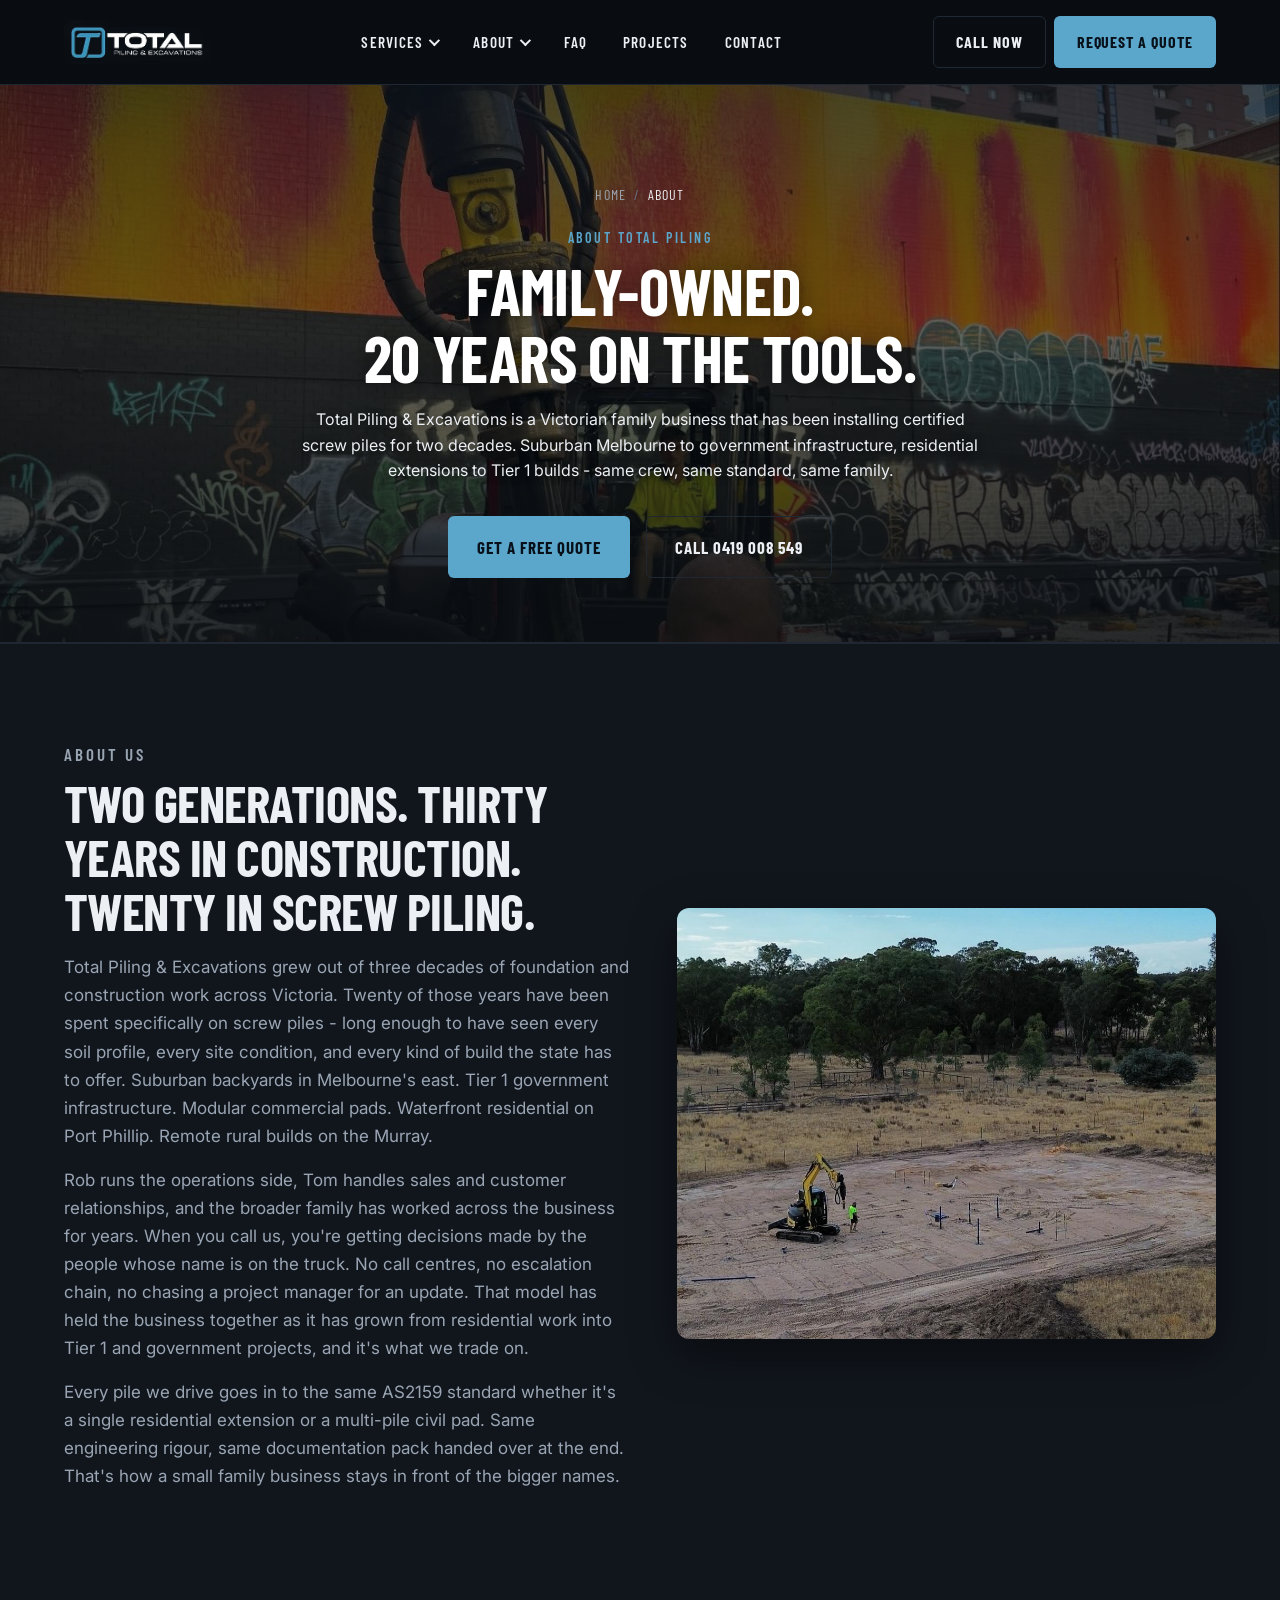
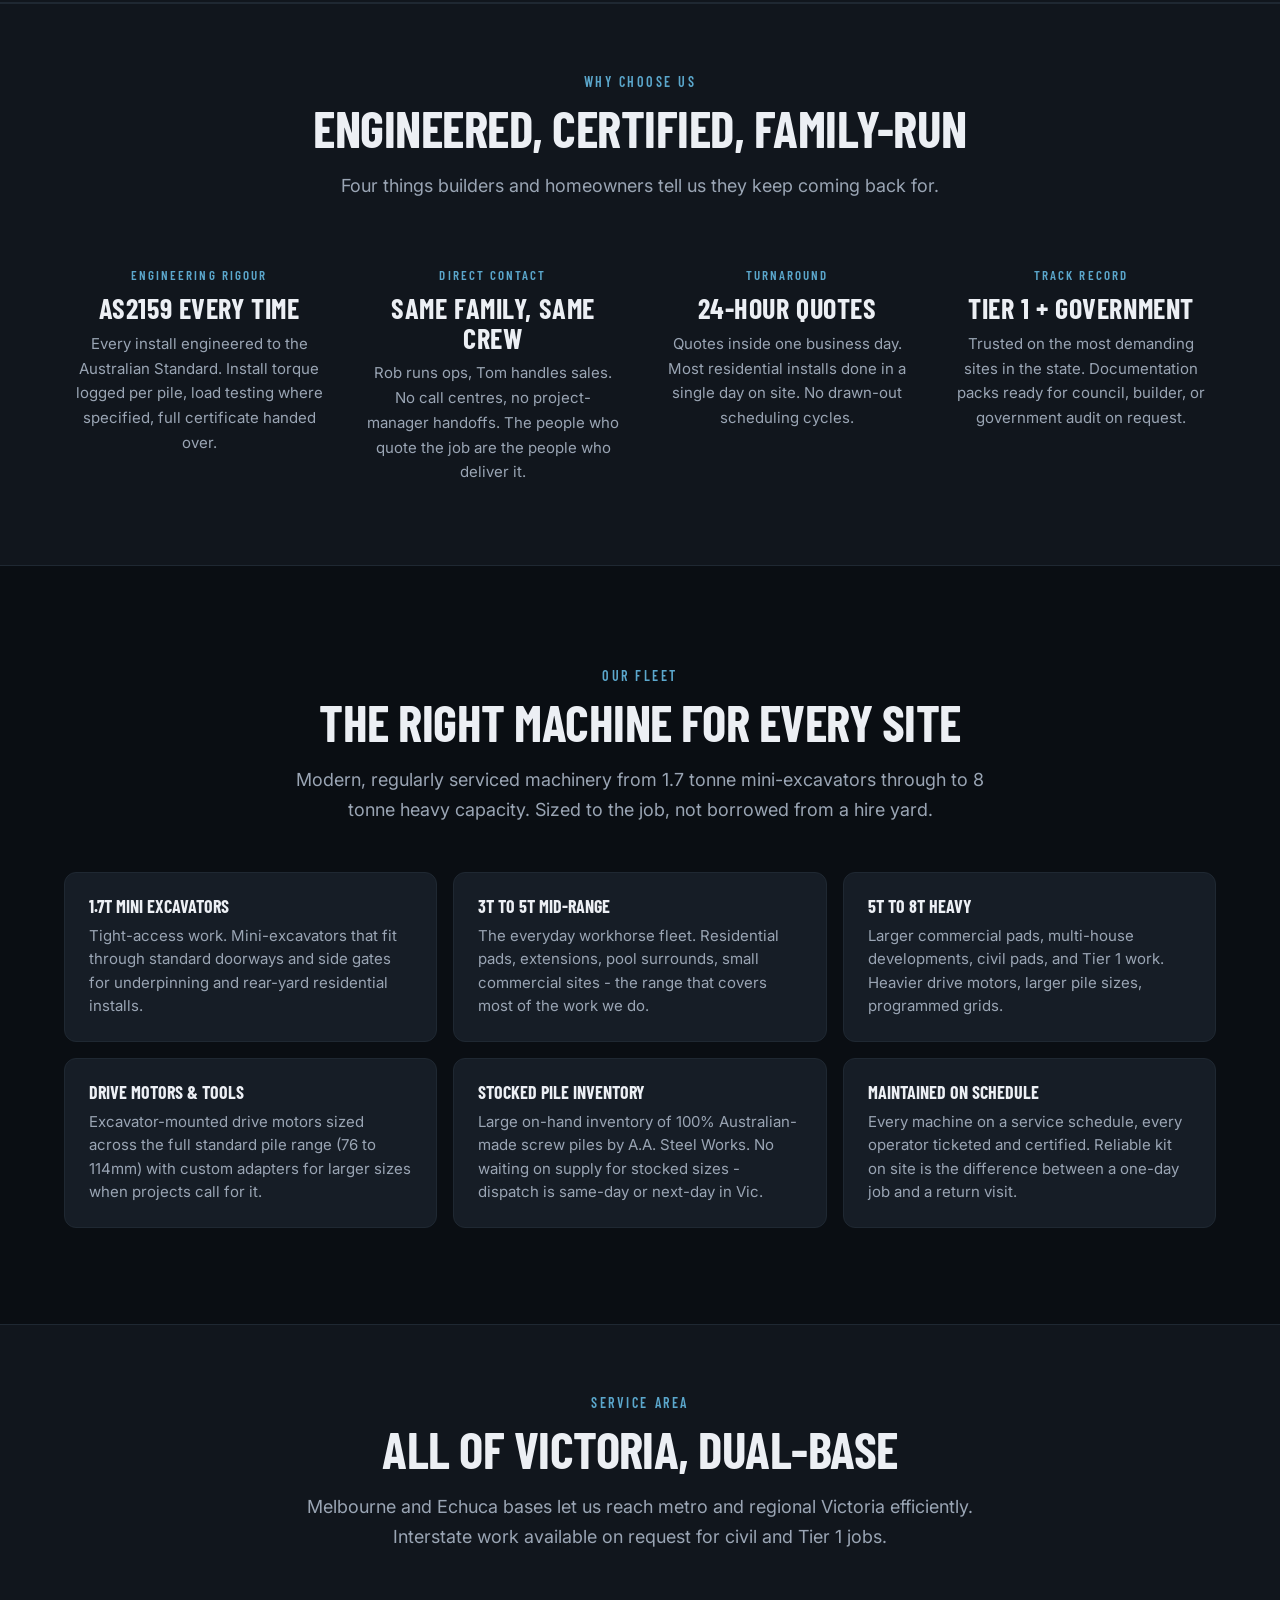
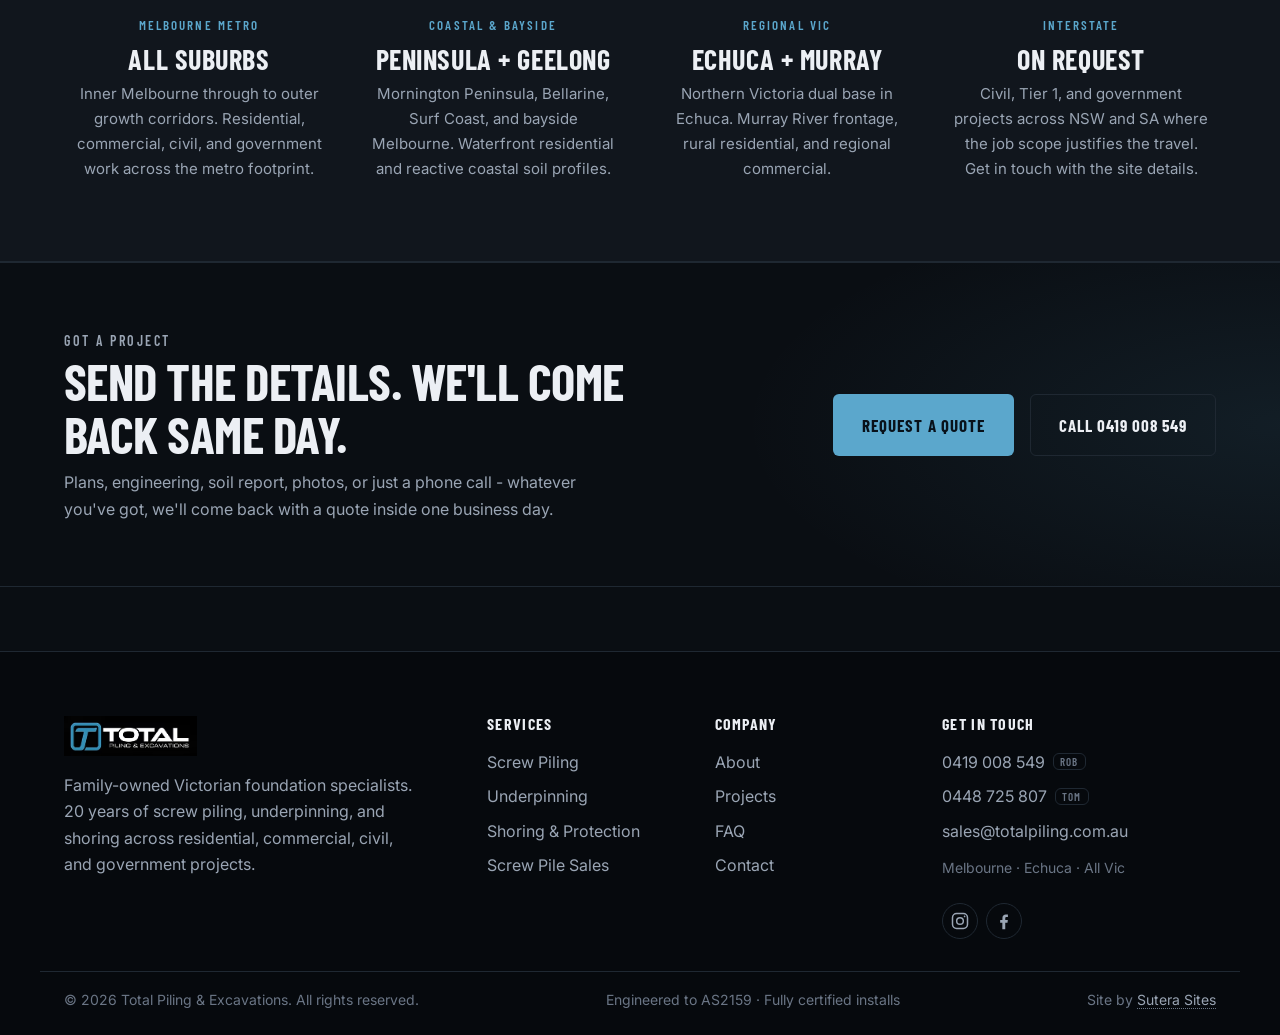
==== commit 9758e319: "Navbar: replace Resources dropdown with direct FAQ link across all pages Co-Authored-By: Claude Opus" ====
--- a/about.html
+++ b/about.html
@@ -156,52 +156,16 @@
           </div>
         </li>
 
-        <li class="mega-item" data-mega="resources">
-          <button type="button" class="mega-trigger" aria-haspopup="true" aria-expanded="false" aria-controls="mega-resources">
-            Resources <span class="mega-caret" aria-hidden="true"></span>
-          </button>
-          <div id="mega-resources" class="mega-panel" role="region" aria-label="Resources menu" hidden>
-            <div class="container mega-panel-inner">
-              <div class="mega-col mega-col-feature">
-                <p class="mega-eyebrow">Learn the basics</p>
-                <h3 class="mega-headline">Everything you need to know about screw piles.</h3>
-                <p class="mega-blurb">Plain-English answers on how screw piles work, where they fit, and how they stack up against bored piers and traditional stumps.</p>
-                <a href="/#faq" class="link-arrow">Browse FAQs <span aria-hidden="true">&rarr;</span></a>
-              </div>
-              <div class="mega-col mega-col-links">
-                <a href="/#faq" class="mega-link">
-                  <span class="mega-link-title">FAQ</span>
-                  <span class="mega-link-sub">Common questions on installs, soil types, lifespan, and cost.</span>
-                </a>
-                <a href="/#faq" class="mega-link">
-                  <span class="mega-link-title">About Screw Piers</span>
-                  <span class="mega-link-sub">History, components, and how they actually work.</span>
-                </a>
-                <a href="/#faq" class="mega-link">
-                  <span class="mega-link-title">Screw Pile Advantages</span>
-                  <span class="mega-link-sub">Why builders are switching from traditional foundations.</span>
-                </a>
-                <a href="/#faq" class="mega-link">
-                  <span class="mega-link-title">Bored Pier vs Screw Pier</span>
-                  <span class="mega-link-sub">Speed, cost, and site-disruption side by side.</span>
-                </a>
-                <a href="/#faq" class="mega-link">
-                  <span class="mega-link-title">Stumps vs Screw Piers</span>
-                  <span class="mega-link-sub">When traditional stumps still make sense, and when they don't.</span>
-                </a>
-              </div>
-            </div>
-          </div>
-        </li>
-
-        <li><a href="/#projects" class="mega-direct">Projects</a></li>
-        <li><a href="/#contact" class="mega-direct">Contact</a></li>
+        <li><a href="/faq.html" class="mega-direct">FAQ</a></li>
+
+        <li><a href="/projects.html" class="mega-direct">Projects</a></li>
+        <li><a href="/contact.html" class="mega-direct">Contact</a></li>
       </ul>
     </nav>
 
     <div class="header-cta">
       <a href="tel:0419008549" class="btn btn-ghost">Call Now</a>
-      <a href="/#contact" class="btn btn-primary">Request a Quote</a>
+      <a href="/contact.html" class="btn btn-primary">Request a Quote</a>
     </div>
 
     <button class="nav-toggle" aria-label="Toggle navigation" aria-expanded="false" aria-controls="mobile-menu">
@@ -233,24 +197,13 @@
           <li><a href="/about.html#service-area">Service Area</a></li>
         </ul>
       </li>
-      <li>
-        <button type="button" class="mobile-mega-trigger" aria-expanded="false" aria-controls="mobile-mega-resources">
-          Resources <span class="mega-caret" aria-hidden="true"></span>
-        </button>
-        <ul id="mobile-mega-resources" class="mobile-mega-panel" hidden>
-          <li><a href="/#faq">FAQ</a></li>
-          <li><a href="/#faq">About Screw Piers</a></li>
-          <li><a href="/#faq">Screw Pile Advantages</a></li>
-          <li><a href="/#faq">Bored Pier vs Screw Pier</a></li>
-          <li><a href="/#faq">Stumps vs Screw Piers</a></li>
-        </ul>
-      </li>
-      <li><a href="/#projects" class="mobile-direct">Projects</a></li>
-      <li><a href="/#contact" class="mobile-direct">Contact</a></li>
+      <li><a href="/faq.html" class="mobile-direct">FAQ</a></li>
+      <li><a href="/projects.html" class="mobile-direct">Projects</a></li>
+      <li><a href="/contact.html" class="mobile-direct">Contact</a></li>
     </ul>
     <div class="mobile-nav-cta">
       <a href="tel:0419008549" class="btn btn-ghost">Call Now</a>
-      <a href="/#contact" class="btn btn-primary">Request a Quote</a>
+      <a href="/contact.html" class="btn btn-primary">Request a Quote</a>
     </div>
   </nav>
 </header>
@@ -269,7 +222,7 @@
       <h1>Family-owned.<br>20 years on the tools.</h1>
       <p class="page-hero-lead">Total Piling &amp; Excavations is a Victorian family business that has been installing certified screw piles for two decades. Suburban Melbourne to government infrastructure, residential extensions to Tier 1 builds - same crew, same standard, same family.</p>
       <div class="page-hero-cta">
-        <a href="/#contact" class="btn btn-primary btn-lg">Get a Free Quote</a>
+        <a href="/contact.html" class="btn btn-primary btn-lg">Get a Free Quote</a>
         <a href="tel:0419008549" class="btn btn-ghost btn-lg">Call 0419 008 549</a>
       </div>
     </div>
@@ -401,7 +354,7 @@
         <p>Plans, engineering, soil report, photos, or just a phone call - whatever you've got, we'll come back with a quote inside one business day.</p>
       </div>
       <div class="cta-band-actions">
-        <a href="/#contact" class="btn btn-primary btn-lg">Request a Quote</a>
+        <a href="/contact.html" class="btn btn-primary btn-lg">Request a Quote</a>
         <a href="tel:0419008549" class="btn btn-ghost btn-lg">Call 0419 008 549</a>
       </div>
     </div>
@@ -428,9 +381,9 @@
       <h4>Company</h4>
       <ul>
         <li><a href="/about.html">About</a></li>
-        <li><a href="/#projects">Projects</a></li>
-        <li><a href="/#faq">FAQ</a></li>
-        <li><a href="/#contact">Contact</a></li>
+        <li><a href="/projects.html">Projects</a></li>
+        <li><a href="/faq.html">FAQ</a></li>
+        <li><a href="/contact.html">Contact</a></li>
       </ul>
     </div>
     <div class="footer-col">
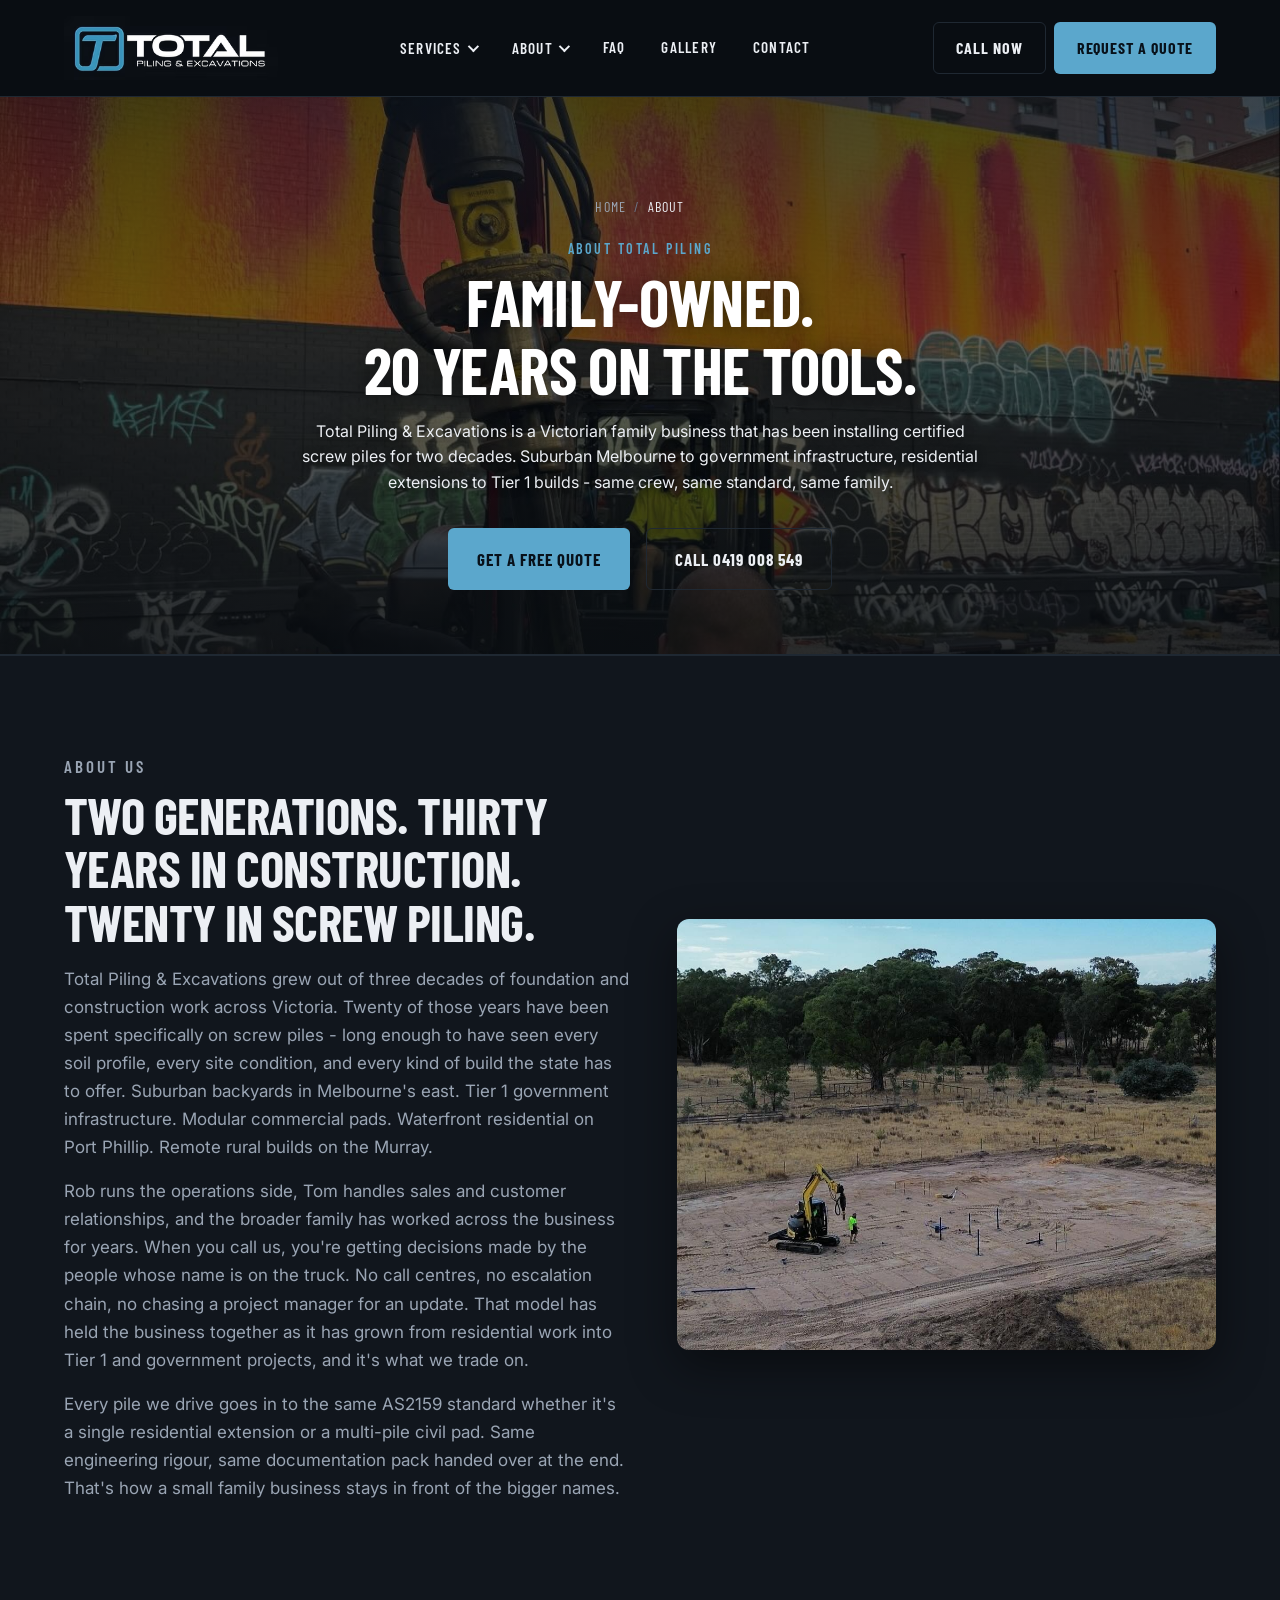
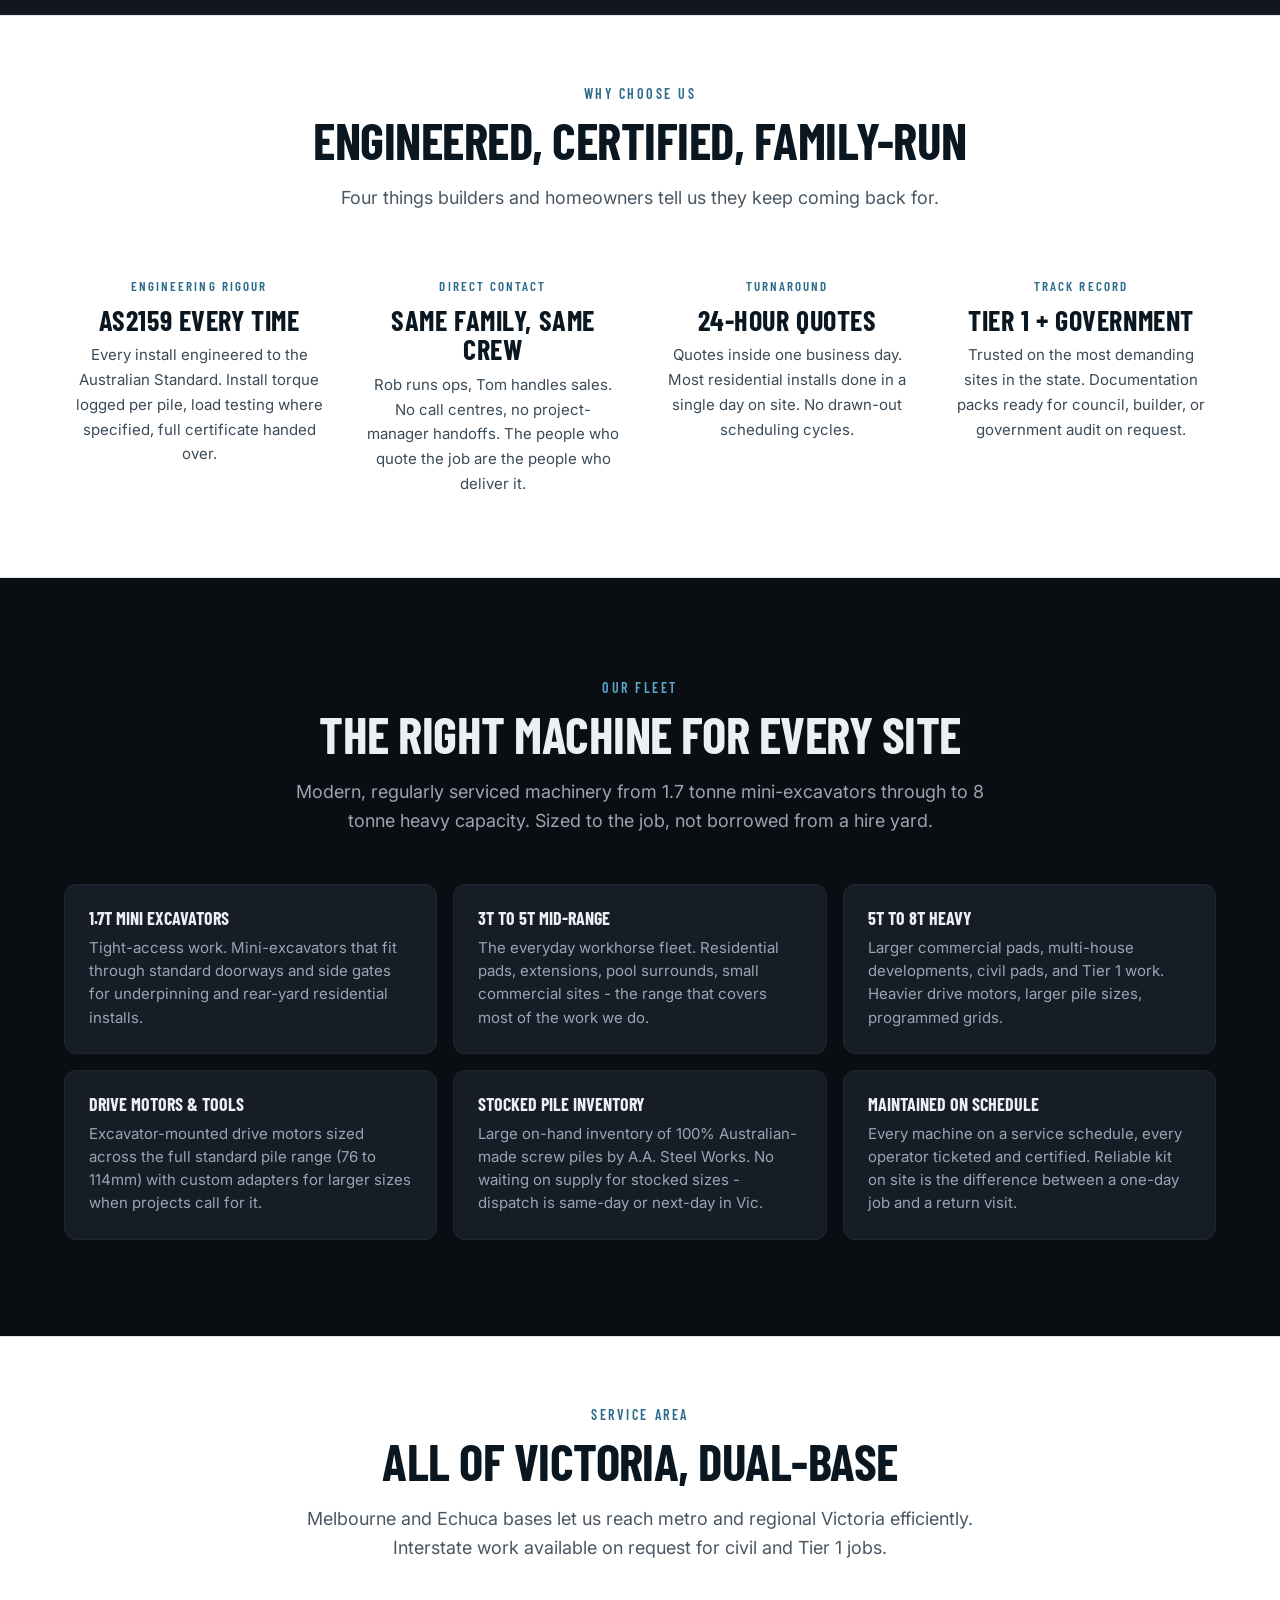
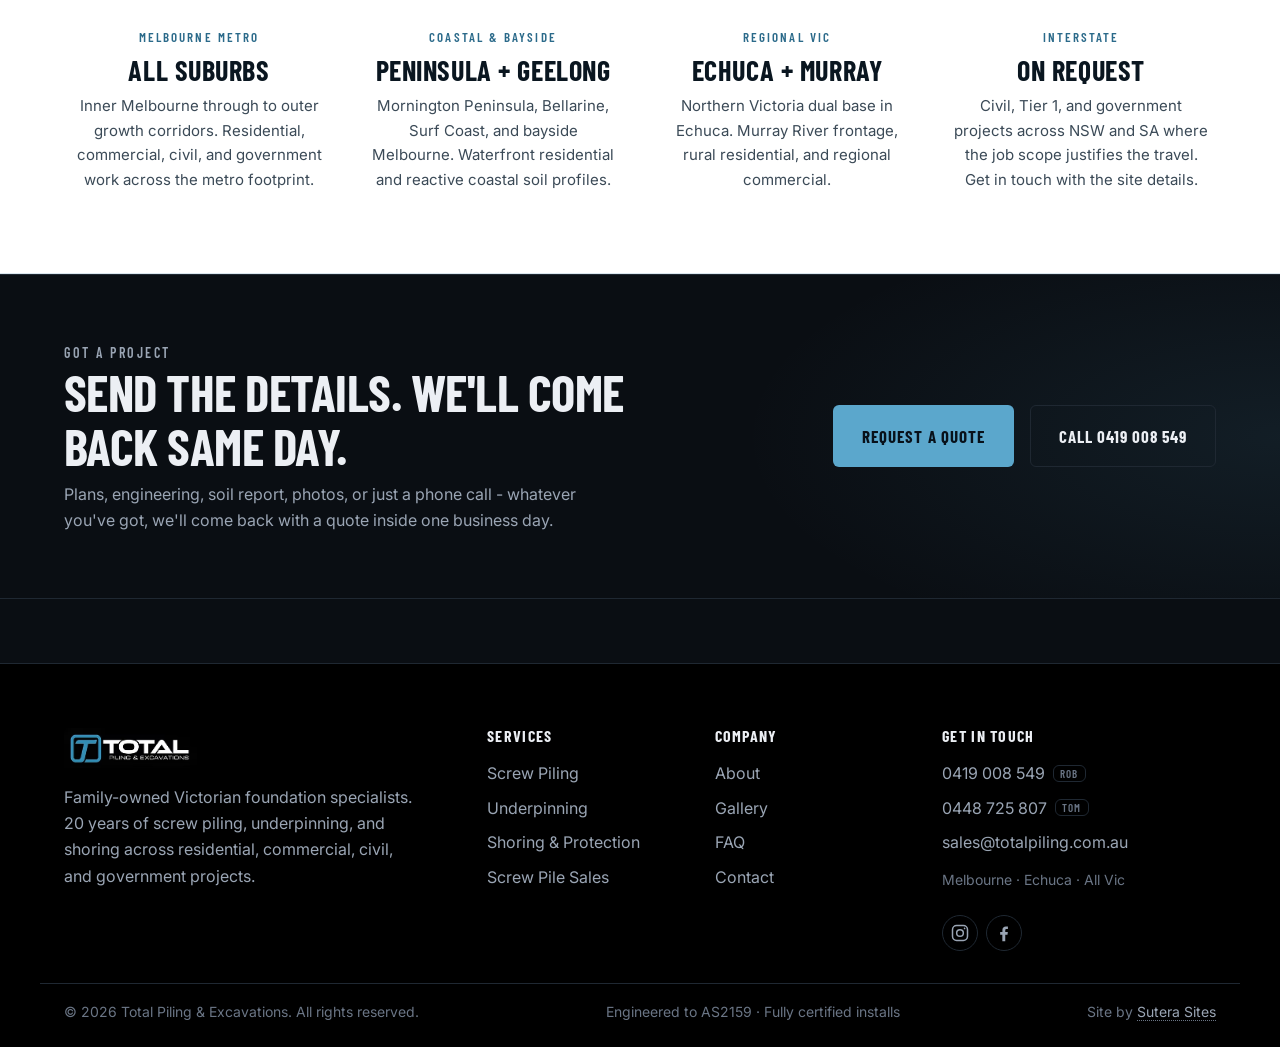
==== commit 3f7726f6: "TPE site: apply Tom's round 1 + 2 feedback Round 1 (May 20, 9:12 AM): - Enlarge top-bar logo (44px -" ====
--- a/about.html
+++ b/about.html
@@ -158,7 +158,7 @@
 
         <li><a href="/faq.html" class="mega-direct">FAQ</a></li>
 
-        <li><a href="/projects.html" class="mega-direct">Projects</a></li>
+        <li><a href="/projects.html" class="mega-direct">Gallery</a></li>
         <li><a href="/contact.html" class="mega-direct">Contact</a></li>
       </ul>
     </nav>
@@ -198,7 +198,7 @@
         </ul>
       </li>
       <li><a href="/faq.html" class="mobile-direct">FAQ</a></li>
-      <li><a href="/projects.html" class="mobile-direct">Projects</a></li>
+      <li><a href="/projects.html" class="mobile-direct">Gallery</a></li>
       <li><a href="/contact.html" class="mobile-direct">Contact</a></li>
     </ul>
     <div class="mobile-nav-cta">
@@ -381,7 +381,7 @@
       <h4>Company</h4>
       <ul>
         <li><a href="/about.html">About</a></li>
-        <li><a href="/projects.html">Projects</a></li>
+        <li><a href="/projects.html">Gallery</a></li>
         <li><a href="/faq.html">FAQ</a></li>
         <li><a href="/contact.html">Contact</a></li>
       </ul>
@@ -421,7 +421,6 @@
   </div>
 </footer>
 
-<script src="https://elfsightcdn.com/platform.js" async></script>
 <script src="script.js" defer></script>
 </body>
 </html>
--- a/styles.css
+++ b/styles.css
@@ -136,7 +136,7 @@
 }
 .brand { display: inline-flex; align-items: center; }
 .brand-logo {
-  height: 44px;
+  height: 64px;
   width: auto;
   mix-blend-mode: screen;
 }
@@ -371,6 +371,14 @@
   text-shadow: 0 1px 6px rgba(0,0,0,0.6);
   margin-bottom: var(--space-3);
 }
+.hero .hero-sub {
+  color: #fff;
+  text-shadow: 0 2px 16px rgba(0,0,0,0.55);
+  font-size: clamp(1rem, 1.6vw, 1.25rem);
+  max-width: 760px;
+  margin: var(--space-3) auto 0;
+  line-height: 1.5;
+}
 
 /* ---------- Hero lead (intro band beneath hero) ---------- */
 .hero-lead {
@@ -580,9 +588,8 @@
 .projects { padding-block: var(--space-8); }
 .project-gallery {
   display: grid;
-  grid-template-columns: repeat(4, 1fr);
-  grid-auto-rows: 220px;
-  grid-auto-flow: dense;
+  grid-template-columns: repeat(12, 1fr);
+  grid-auto-rows: 280px;
   gap: var(--space-3);
 }
 .project-tile {
@@ -591,27 +598,195 @@
   border-radius: var(--radius);
   overflow: hidden;
   background: var(--c-bg-card);
+  box-shadow: var(--shadow-sm);
+  grid-column: span 4;
 }
 .project-tile img { width: 100%; height: 100%; object-fit: cover; transition: transform 600ms var(--ease-out); }
 .project-tile:hover img { transform: scale(1.05); }
 .project-tile figcaption {
-  position: absolute; left: 16px; bottom: 14px;
+  position: absolute;
+  width: 1px; height: 1px;
+  padding: 0; margin: -1px;
+  overflow: hidden; clip: rect(0, 0, 0, 0);
+  white-space: nowrap; border: 0;
+}
+.project-tile .tile-link {
+  position: absolute; inset: 0; z-index: 3;
+  text-indent: -9999px; overflow: hidden;
+  border-radius: inherit;
+}
+.project-tile .tile-link:focus-visible {
+  outline: 3px solid var(--c-accent);
+  outline-offset: -3px;
+}
+.project-tile.size-sm { grid-column: span 3; }
+.project-tile.size-md { grid-column: span 4; }
+.project-tile.size-lg { grid-column: span 5; }
+/* legacy modifier compatibility - safe defaults if used elsewhere */
+.project-tall { grid-row: span 2; }
+.project-wide { grid-column: span 6; }
+.gallery-cta { display: flex; justify-content: center; margin-top: var(--space-5); }
+
+/* ---------- Projects slideshow ---------- */
+.project-slideshow {
+  position: relative;
+  border-radius: var(--radius);
+  overflow: hidden;
+  background: var(--c-bg-card);
+  box-shadow: var(--shadow-md);
+}
+.slideshow-stage {
+  position: relative;
+  width: 100%;
+  aspect-ratio: 16 / 9;
+  background: #000;
+}
+.project-slideshow .slide {
+  position: absolute; inset: 0;
+  margin: 0;
+  opacity: 0;
+  visibility: hidden;
+  transition: opacity 600ms var(--ease-out);
+}
+.project-slideshow .slide.is-active {
+  opacity: 1;
+  visibility: visible;
+}
+.project-slideshow .slide img {
+  width: 100%; height: 100%;
+  object-fit: cover;
+  display: block;
+}
+.project-slideshow .slide figcaption {
+  position: absolute;
+  left: 0; right: 0; bottom: 0;
+  padding: var(--space-4) var(--space-5);
+  background: linear-gradient(180deg, transparent 0%, rgba(0,0,0,0.7) 100%);
+  color: #fff;
   font-family: 'Barlow Condensed', sans-serif;
   font-weight: 600;
   text-transform: uppercase;
   letter-spacing: 0.08em;
-  font-size: 0.875rem;
+  font-size: 1.05rem;
+  z-index: 2;
+}
+.project-slideshow .slide .tile-link {
+  position: absolute; inset: 0; z-index: 3;
+  text-indent: -9999px; overflow: hidden;
+}
+.project-slideshow .slide .tile-link:focus-visible {
+  outline: 3px solid var(--c-accent);
+  outline-offset: -3px;
+}
+.slideshow-btn {
+  position: absolute;
+  top: 50%;
+  transform: translateY(-50%);
+  z-index: 4;
+  width: 44px; height: 44px;
+  border-radius: 50%;
+  border: 0;
+  background: rgba(0,0,0,0.55);
   color: #fff;
-  text-shadow: 0 2px 8px rgba(0,0,0,0.7);
-  z-index: 2;
-}
-.project-tile::after {
-  content: ""; position: absolute; inset: 0;
-  background: linear-gradient(180deg, transparent 55%, rgba(0,0,0,0.7) 100%);
-  pointer-events: none; z-index: 1;
-}
-.project-tall { grid-row: span 2; }
-.project-wide { grid-column: span 2; }
+  cursor: pointer;
+  display: inline-flex;
+  align-items: center;
+  justify-content: center;
+  transition: background 180ms var(--ease-out);
+}
+.slideshow-btn:hover { background: rgba(0,0,0,0.8); }
+.slideshow-prev { left: var(--space-3); }
+.slideshow-next { right: var(--space-3); }
+.slideshow-dots {
+  position: absolute;
+  left: 0; right: 0; bottom: var(--space-3);
+  display: flex;
+  justify-content: center;
+  gap: 8px;
+  z-index: 4;
+}
+.slideshow-dots button {
+  width: 9px; height: 9px;
+  border-radius: 50%;
+  border: 0;
+  background: rgba(255,255,255,0.4);
+  padding: 0;
+  cursor: pointer;
+  transition: background 180ms var(--ease-out), transform 180ms var(--ease-out);
+}
+.slideshow-dots button.is-active {
+  background: #fff;
+  transform: scale(1.2);
+}
+
+/* ---------- Lightbox ---------- */
+body.lightbox-open { overflow: hidden; }
+.lightbox {
+  position: fixed; inset: 0; z-index: 9998;
+  background: rgba(0, 0, 0, 0.93);
+  display: flex; align-items: center; justify-content: center;
+  padding: clamp(16px, 4vw, 48px);
+  opacity: 0; visibility: hidden;
+  transition: opacity 200ms var(--ease-out), visibility 200ms var(--ease-out);
+}
+.lightbox.is-open { opacity: 1; visibility: visible; }
+.lightbox-stage {
+  position: relative;
+  max-width: min(1400px, 100%);
+  max-height: 100%;
+  display: flex; flex-direction: column; align-items: center; gap: var(--space-2);
+}
+.lightbox-image {
+  max-width: 100%;
+  max-height: calc(100vh - 140px);
+  width: auto; height: auto;
+  object-fit: contain;
+  border-radius: var(--radius-sm);
+  box-shadow: 0 30px 80px rgba(0, 0, 0, 0.6);
+  background: var(--c-bg-card);
+}
+.lightbox-caption {
+  font-family: 'Barlow Condensed', sans-serif;
+  font-weight: 600;
+  text-transform: uppercase;
+  letter-spacing: 0.08em;
+  font-size: 0.95rem;
+  color: rgba(255, 255, 255, 0.85);
+  text-align: center;
+  margin: 0;
+}
+.lightbox-counter {
+  font-family: 'Inter', sans-serif;
+  font-size: 0.8rem;
+  color: rgba(255, 255, 255, 0.55);
+  letter-spacing: 0.04em;
+}
+.lightbox-btn {
+  position: absolute;
+  background: rgba(255, 255, 255, 0.08);
+  color: #fff;
+  border: 1px solid rgba(255, 255, 255, 0.15);
+  width: 48px; height: 48px;
+  border-radius: 50%;
+  display: inline-flex; align-items: center; justify-content: center;
+  cursor: pointer;
+  transition: background 150ms var(--ease-out), border-color 150ms var(--ease-out), transform 150ms var(--ease-out);
+  padding: 0;
+}
+.lightbox-btn:hover { background: rgba(255, 255, 255, 0.18); border-color: rgba(255, 255, 255, 0.35); }
+.lightbox-btn:focus-visible { outline: 2px solid var(--c-accent); outline-offset: 2px; }
+.lightbox-btn svg { width: 22px; height: 22px; }
+.lightbox-close { top: 20px; right: 20px; }
+.lightbox-prev { left: 20px; top: 50%; transform: translateY(-50%); }
+.lightbox-next { right: 20px; top: 50%; transform: translateY(-50%); }
+.lightbox-prev:hover { transform: translateY(-50%) scale(1.06); }
+.lightbox-next:hover { transform: translateY(-50%) scale(1.06); }
+@media (max-width: 760px) {
+  .lightbox-prev { left: 8px; }
+  .lightbox-next { right: 8px; }
+  .lightbox-close { top: 12px; right: 12px; }
+  .lightbox-image { max-height: calc(100vh - 160px); }
+}
 
 /* ---------- Orders / Sales ---------- */
 .orders {
@@ -729,6 +904,29 @@
 .faq details[open] summary::after { content: "−"; }
 .faq details p { color: var(--c-text-muted); margin: var(--space-3) 0 0; }
 
+/* FAQ light theme - applied to homepage #faq section */
+.faq.faq-light {
+  background: #ffffff;
+  border-block: 1px solid #DBE7EE;
+}
+.faq.faq-light .section-head .eyebrow { color: var(--c-brand-deep); }
+.faq.faq-light .section-head h2 { color: #0A1620; }
+.faq.faq-light .section-head .section-sub { color: #4A5763; }
+.faq.faq-light details {
+  background: #F4F9FC;
+  border: 1px solid #D5E6EF;
+  box-shadow: 0 1px 2px rgba(43, 106, 138, 0.04);
+}
+.faq.faq-light details:hover { border-color: var(--c-brand); }
+.faq.faq-light details[open] {
+  background: #ffffff;
+  border-color: var(--c-brand);
+  box-shadow: 0 4px 16px rgba(43, 106, 138, 0.08);
+}
+.faq.faq-light summary { color: #0A1620; }
+.faq.faq-light summary::after { color: var(--c-brand); }
+.faq.faq-light details p { color: #3B4A57; }
+
 /* ---------- Contact ---------- */
 .contact { padding-block: var(--space-8); }
 .contact-grid {
@@ -876,7 +1074,7 @@
 .form-fineprint { color: var(--c-text-faint); font-size: 0.8125rem; margin: 0; text-align: center; }
 
 /* ---------- Footer ---------- */
-.site-footer { background: #06090D; border-top: 1px solid var(--c-border); padding-block: var(--space-7) var(--space-4); margin-top: var(--space-7); }
+.site-footer { background: #000; border-top: 1px solid var(--c-border); padding-block: var(--space-7) var(--space-4); margin-top: var(--space-7); }
 .footer-grid { display: grid; grid-template-columns: 2fr 1fr 1fr 1.4fr; gap: var(--space-5); padding-bottom: var(--space-5); border-bottom: 1px solid var(--c-border); }
 .footer-brand p { color: var(--c-text-muted); margin-top: var(--space-3); max-width: 360px; }
 .footer-logo { height: 40px; width: auto; }
@@ -1097,12 +1295,15 @@
 .process-step a { color: var(--c-brand-bright); }
 .process-step a:hover { color: var(--c-text); }
 
-/* ---------- Capability band ---------- */
+/* ---------- Capability band (white with blue hints) ---------- */
 .capability-band {
   padding-block: var(--space-7);
-  background: var(--c-bg-elevated);
-  border-block: 1px solid var(--c-border);
-}
+  background: #ffffff;
+  border-block: 1px solid #DBE7EE;
+}
+.capability-band .section-head .eyebrow { color: var(--c-brand-deep); }
+.capability-band .section-head h2 { color: #0A1620; }
+.capability-band .section-head .section-sub { color: #4A5763; }
 .capability-grid {
   display: grid;
   grid-template-columns: repeat(4, 1fr);
@@ -1118,7 +1319,7 @@
   text-transform: uppercase;
   letter-spacing: 0.16em;
   font-size: 0.8125rem;
-  color: var(--c-brand);
+  color: var(--c-brand-deep);
   margin: 0 0 var(--space-2);
 }
 .capability-value {
@@ -1127,11 +1328,11 @@
   text-transform: uppercase;
   letter-spacing: 0.02em;
   font-size: clamp(1.5rem, 2.2vw, 2rem);
-  color: var(--c-text);
+  color: #0A1620;
   margin: 0 0 var(--space-2);
   line-height: 1.05;
 }
-.capability-sub { color: var(--c-text-muted); font-size: 0.9375rem; margin: 0; }
+.capability-sub { color: #3B4A57; font-size: 0.9375rem; margin: 0; }
 
 /* ---------- CTA band ---------- */
 .cta-band {
@@ -1160,7 +1361,8 @@
 @media (max-width: 980px) {
   .about-grid, .contact-grid, .orders-grid { grid-template-columns: 1fr; gap: var(--space-5); }
   .footer-grid { grid-template-columns: 1fr 1fr; }
-  .project-gallery { grid-template-columns: repeat(2, 1fr); grid-auto-rows: 180px; }
+  .project-gallery { grid-template-columns: repeat(2, 1fr); grid-auto-rows: 200px; }
+  .project-tile, .project-tile.size-sm, .project-tile.size-md, .project-tile.size-lg { grid-column: span 1; }
   .project-wide { grid-column: span 2; }
   .project-tall { grid-row: span 1; }
   .orders-image { aspect-ratio: 16 / 10; max-height: 360px; }
@@ -1192,7 +1394,8 @@
   .footer-grid { grid-template-columns: 1fr; }
   .trust-band-inner { flex-direction: column; gap: var(--space-4); }
   .trust-copy { text-align: center; }
-  .project-gallery { grid-template-columns: 1fr; grid-auto-rows: 220px; }
+  .project-gallery { grid-template-columns: 1fr; grid-auto-rows: 240px; }
+  .project-tile, .project-tile.size-sm, .project-tile.size-md, .project-tile.size-lg { grid-column: span 1; }
   .project-wide { grid-column: span 1; }
   .footer-bottom { justify-content: center; text-align: center; }
   .service-grid-3 { grid-template-columns: 1fr; }
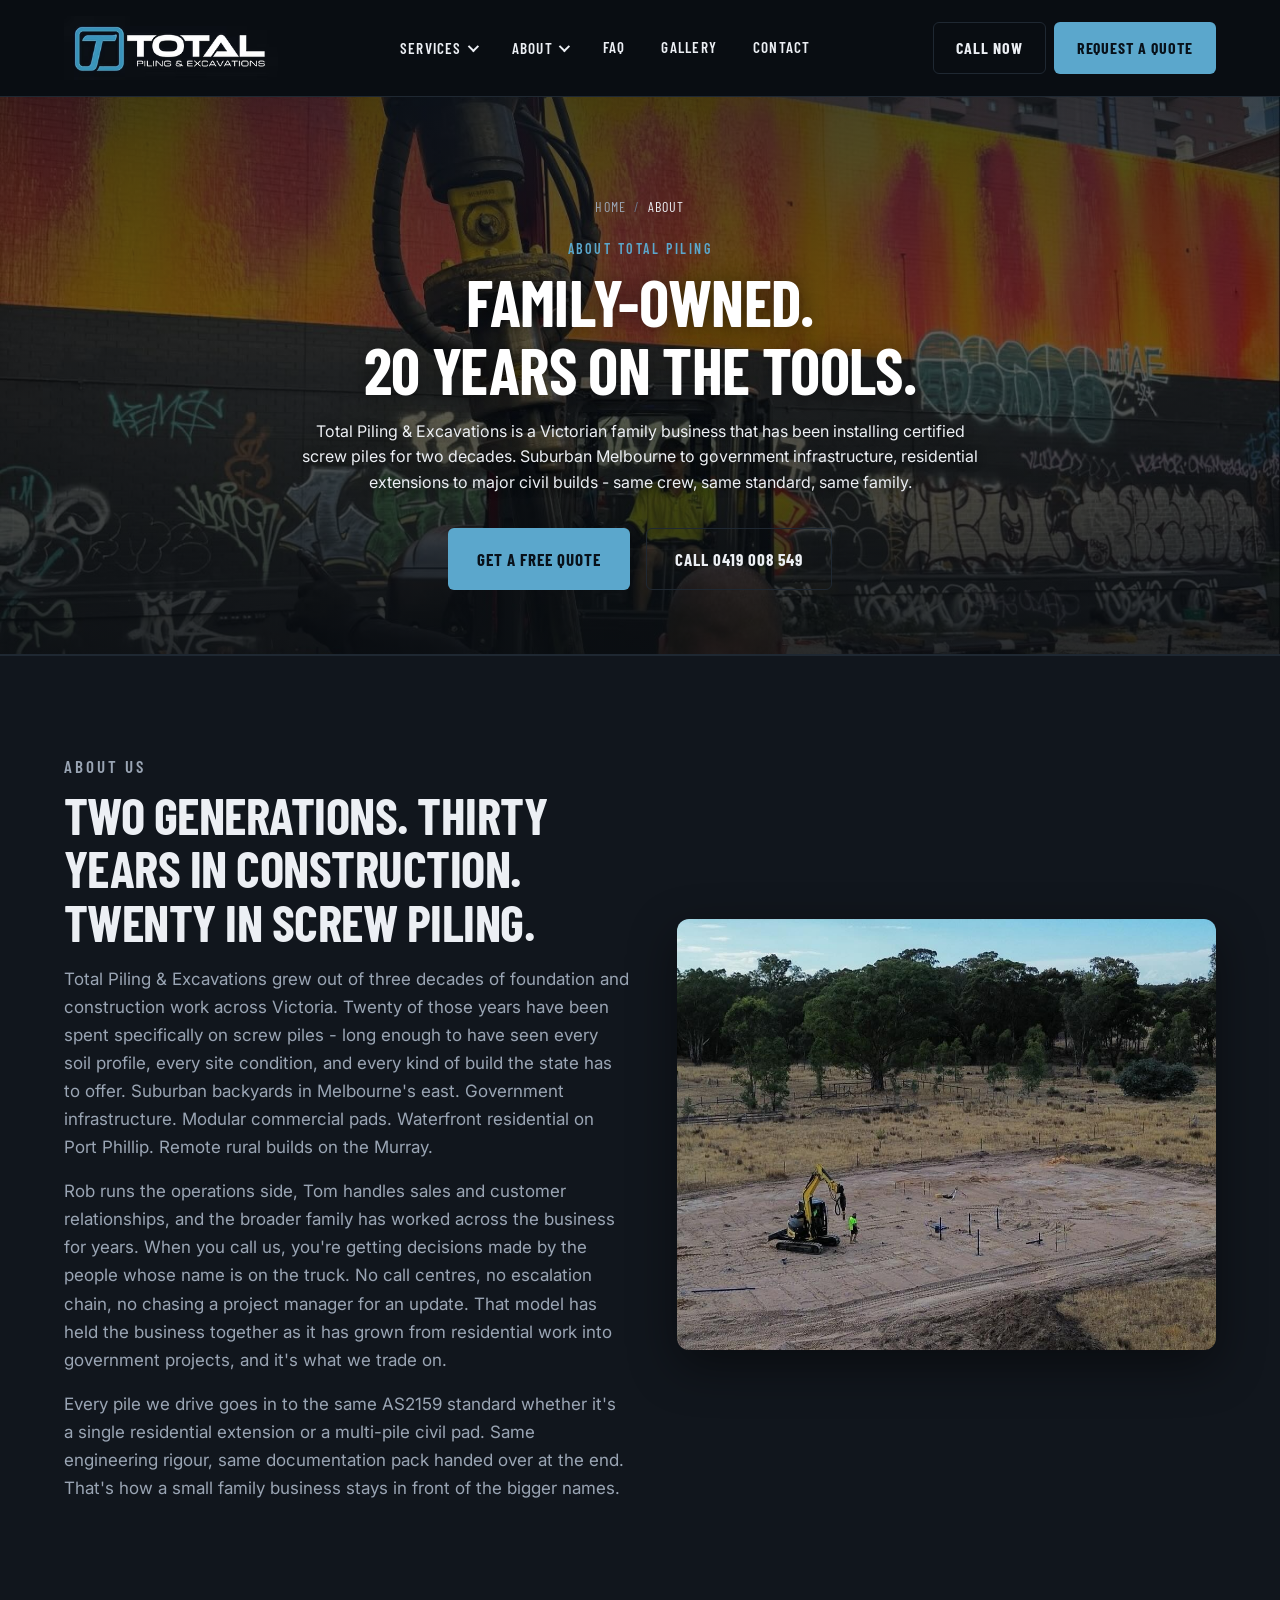
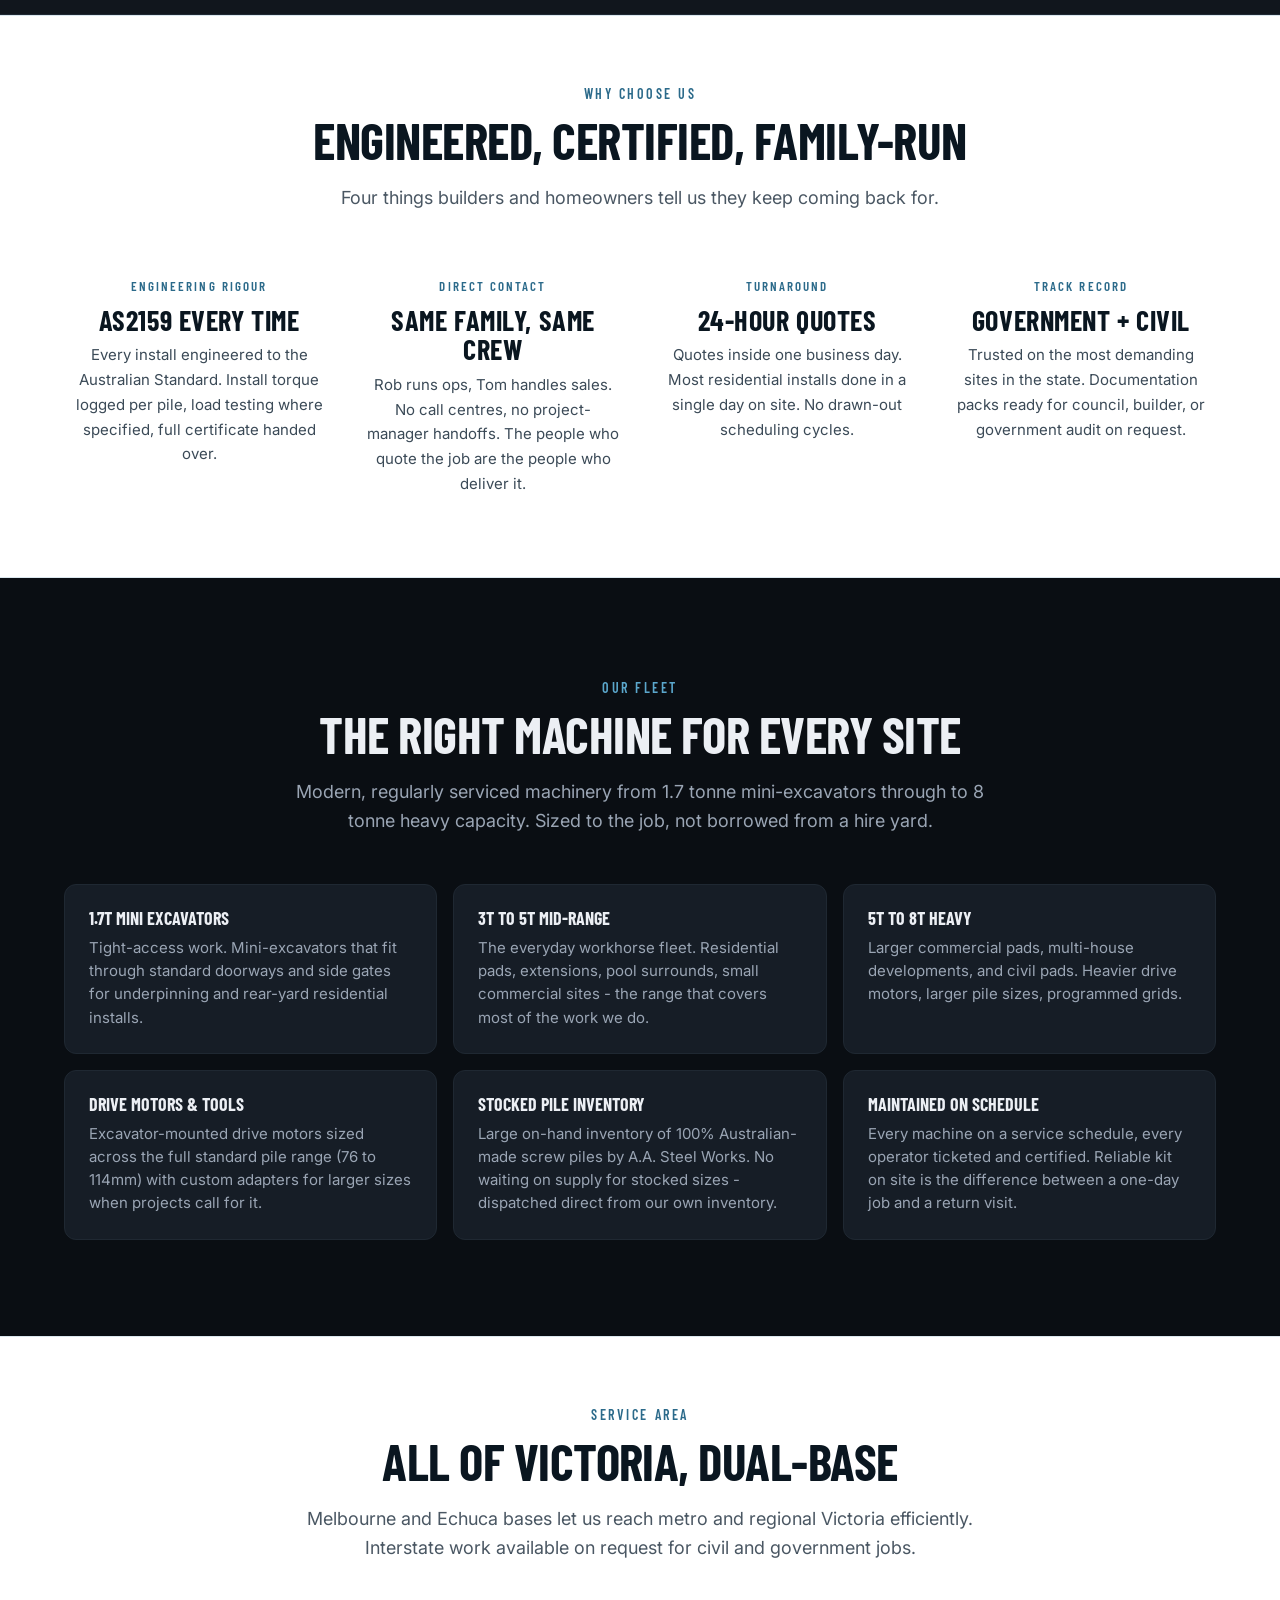
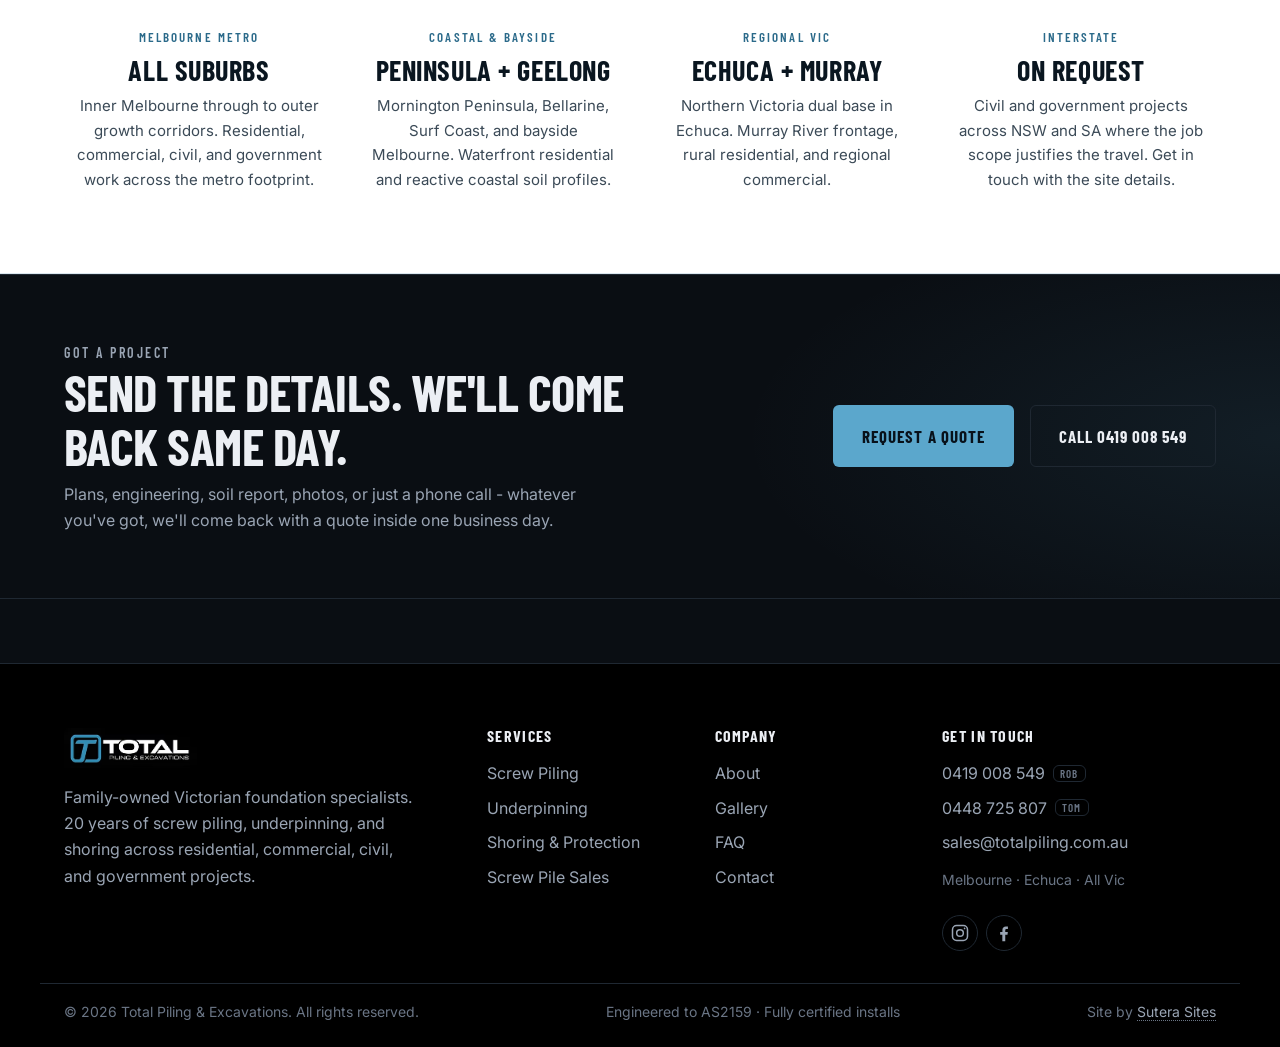
==== commit 5744371a: "Apply Tom + Harry website notes: drop Tier 1, soften dispatch, update sales CTA - Remove all "Tier 1" ====
--- a/about.html
+++ b/about.html
@@ -6,15 +6,15 @@
   <title>About Total Piling & Excavations | Family-Owned VIC Foundation Specialists, 20 Years On The Tools</title>
   <link rel="apple-touch-icon" href="assets/logo/Logo.avif">
   <link rel="icon" href="assets/logo/Logo.avif">
-  <meta name="description" content="Family-owned Victorian foundation specialists. 20 years installing certified screw piles across residential, commercial, civil, and Tier 1 sites. Melbourne and Echuca based, fleet from 1.7T to 8T, engineered to AS2159. Call 0419 008 549.">
-  <meta name="keywords" content="Total Piling Melbourne, screw piling company Victoria, family owned piling contractor, Tier 1 piling Victoria, Melbourne foundation specialist, Echuca piling, AS2159 piling contractor">
+  <meta name="description" content="Family-owned Victorian foundation specialists. 20 years installing certified screw piles across residential, commercial, and civil sites. Melbourne and Echuca based, fleet from 1.7T to 8T, engineered to AS2159. Call 0419 008 549.">
+  <meta name="keywords" content="Total Piling Melbourne, screw piling company Victoria, family owned piling contractor, Melbourne foundation specialist, Echuca piling, AS2159 piling contractor">
   <meta name="robots" content="index, follow">
   <meta name="geo.region" content="AU-VIC">
   <meta name="geo.placename" content="Melbourne">
   <link rel="canonical" href="https://www.totalpilingandexcavations.com.au/about.html">
 
   <meta property="og:title" content="About Total Piling & Excavations | Family-Owned VIC Foundation Specialists">
-  <meta property="og:description" content="20 years installing certified screw piles across Victoria. Family-owned, Melbourne and Echuca based, fleet 1.7T to 8T, Tier 1 and government experience.">
+  <meta property="og:description" content="20 years installing certified screw piles across Victoria. Family-owned, Melbourne and Echuca based, fleet 1.7T to 8T, government experience.">
   <meta property="og:type" content="website">
   <meta property="og:locale" content="en_AU">
   <meta property="og:url" content="https://www.totalpilingandexcavations.com.au/about.html">
@@ -43,7 +43,7 @@
         "@type": "AboutPage",
         "url": "https://www.totalpilingandexcavations.com.au/about.html",
         "name": "About Total Piling & Excavations",
-        "description": "Family-owned Victorian foundation specialists. 20 years installing certified screw piles across residential, commercial, civil, and Tier 1 sites. Melbourne and Echuca based, with a modern fleet from 1.7T to 8T capacity.",
+        "description": "Family-owned Victorian foundation specialists. 20 years installing certified screw piles across residential, commercial, and civil sites. Melbourne and Echuca based, with a modern fleet from 1.7T to 8T capacity.",
         "mainEntity": {
           "@type": "LocalBusiness",
           "name": "Total Piling & Excavations",
@@ -131,7 +131,7 @@
               <div class="mega-col mega-col-feature">
                 <p class="mega-eyebrow">About Total Piling</p>
                 <h3 class="mega-headline">Family-owned, 20 years on the tools.</h3>
-                <p class="mega-blurb">Melbourne and Echuca based. Tier 1 and government project experience. Modern fleet from 1.7T to 8T capacity, all engineered to AS2159.</p>
+                <p class="mega-blurb">Melbourne and Echuca based. Government project experience. Modern fleet from 1.7T to 8T capacity, all engineered to AS2159.</p>
                 <a href="/about.html" class="link-arrow">Read our story <span aria-hidden="true">&rarr;</span></a>
               </div>
               <div class="mega-col mega-col-links">
@@ -220,7 +220,7 @@
       </nav>
       <p class="eyebrow">About Total Piling</p>
       <h1>Family-owned.<br>20 years on the tools.</h1>
-      <p class="page-hero-lead">Total Piling &amp; Excavations is a Victorian family business that has been installing certified screw piles for two decades. Suburban Melbourne to government infrastructure, residential extensions to Tier 1 builds - same crew, same standard, same family.</p>
+      <p class="page-hero-lead">Total Piling &amp; Excavations is a Victorian family business that has been installing certified screw piles for two decades. Suburban Melbourne to government infrastructure, residential extensions to major civil builds - same crew, same standard, same family.</p>
       <div class="page-hero-cta">
         <a href="/contact.html" class="btn btn-primary btn-lg">Get a Free Quote</a>
         <a href="tel:0419008549" class="btn btn-ghost btn-lg">Call 0419 008 549</a>
@@ -234,8 +234,8 @@
         <div class="content-split-copy">
           <p class="eyebrow">About us</p>
           <h2>Two generations. Thirty years in construction. Twenty in screw piling.</h2>
-          <p>Total Piling &amp; Excavations grew out of three decades of foundation and construction work across Victoria. Twenty of those years have been spent specifically on screw piles - long enough to have seen every soil profile, every site condition, and every kind of build the state has to offer. Suburban backyards in Melbourne's east. Tier 1 government infrastructure. Modular commercial pads. Waterfront residential on Port Phillip. Remote rural builds on the Murray.</p>
-          <p>Rob runs the operations side, Tom handles sales and customer relationships, and the broader family has worked across the business for years. When you call us, you're getting decisions made by the people whose name is on the truck. No call centres, no escalation chain, no chasing a project manager for an update. That model has held the business together as it has grown from residential work into Tier 1 and government projects, and it's what we trade on.</p>
+          <p>Total Piling &amp; Excavations grew out of three decades of foundation and construction work across Victoria. Twenty of those years have been spent specifically on screw piles - long enough to have seen every soil profile, every site condition, and every kind of build the state has to offer. Suburban backyards in Melbourne's east. Government infrastructure. Modular commercial pads. Waterfront residential on Port Phillip. Remote rural builds on the Murray.</p>
+          <p>Rob runs the operations side, Tom handles sales and customer relationships, and the broader family has worked across the business for years. When you call us, you're getting decisions made by the people whose name is on the truck. No call centres, no escalation chain, no chasing a project manager for an update. That model has held the business together as it has grown from residential work into government projects, and it's what we trade on.</p>
           <p>Every pile we drive goes in to the same AS2159 standard whether it's a single residential extension or a multi-pile civil pad. Same engineering rigour, same documentation pack handed over at the end. That's how a small family business stays in front of the bigger names.</p>
         </div>
         <div class="content-split-media">
@@ -270,7 +270,7 @@
         </div>
         <div class="capability-item">
           <p class="capability-label">Track record</p>
-          <p class="capability-value">Tier 1 + government</p>
+          <p class="capability-value">Government + civil</p>
           <p class="capability-sub">Trusted on the most demanding sites in the state. Documentation packs ready for council, builder, or government audit on request.</p>
         </div>
       </div>
@@ -296,7 +296,7 @@
         </article>
         <article class="usecase-card">
           <h3>5T to 8T heavy</h3>
-          <p>Larger commercial pads, multi-house developments, civil pads, and Tier 1 work. Heavier drive motors, larger pile sizes, programmed grids.</p>
+          <p>Larger commercial pads, multi-house developments, and civil pads. Heavier drive motors, larger pile sizes, programmed grids.</p>
         </article>
         <article class="usecase-card">
           <h3>Drive motors &amp; tools</h3>
@@ -304,7 +304,7 @@
         </article>
         <article class="usecase-card">
           <h3>Stocked pile inventory</h3>
-          <p>Large on-hand inventory of 100% Australian-made screw piles by A.A. Steel Works. No waiting on supply for stocked sizes - dispatch is same-day or next-day in Vic.</p>
+          <p>Large on-hand inventory of 100% Australian-made screw piles by A.A. Steel Works. No waiting on supply for stocked sizes - dispatched direct from our own inventory.</p>
         </article>
         <article class="usecase-card">
           <h3>Maintained on schedule</h3>
@@ -319,7 +319,7 @@
       <header class="section-head">
         <p class="eyebrow">Service area</p>
         <h2>All of Victoria, dual-base</h2>
-        <p class="section-sub">Melbourne and Echuca bases let us reach metro and regional Victoria efficiently. Interstate work available on request for civil and Tier 1 jobs.</p>
+        <p class="section-sub">Melbourne and Echuca bases let us reach metro and regional Victoria efficiently. Interstate work available on request for civil and government jobs.</p>
       </header>
       <div class="capability-grid">
         <div class="capability-item">
@@ -340,7 +340,7 @@
         <div class="capability-item">
           <p class="capability-label">Interstate</p>
           <p class="capability-value">On request</p>
-          <p class="capability-sub">Civil, Tier 1, and government projects across NSW and SA where the job scope justifies the travel. Get in touch with the site details.</p>
+          <p class="capability-sub">Civil and government projects across NSW and SA where the job scope justifies the travel. Get in touch with the site details.</p>
         </div>
       </div>
     </div>
--- a/styles.css
+++ b/styles.css
@@ -718,6 +718,21 @@
   background: #fff;
   transform: scale(1.2);
 }
+.slideshow-counter {
+  position: absolute;
+  right: var(--space-3);
+  bottom: var(--space-3);
+  z-index: 4;
+  margin: 0;
+  padding: 6px 12px;
+  border-radius: 999px;
+  background: rgba(0,0,0,0.55);
+  color: #fff;
+  font-family: 'Barlow Condensed', sans-serif;
+  font-weight: 600;
+  letter-spacing: 0.08em;
+  font-size: 0.85rem;
+}
 
 /* ---------- Lightbox ---------- */
 body.lightbox-open { overflow: hidden; }
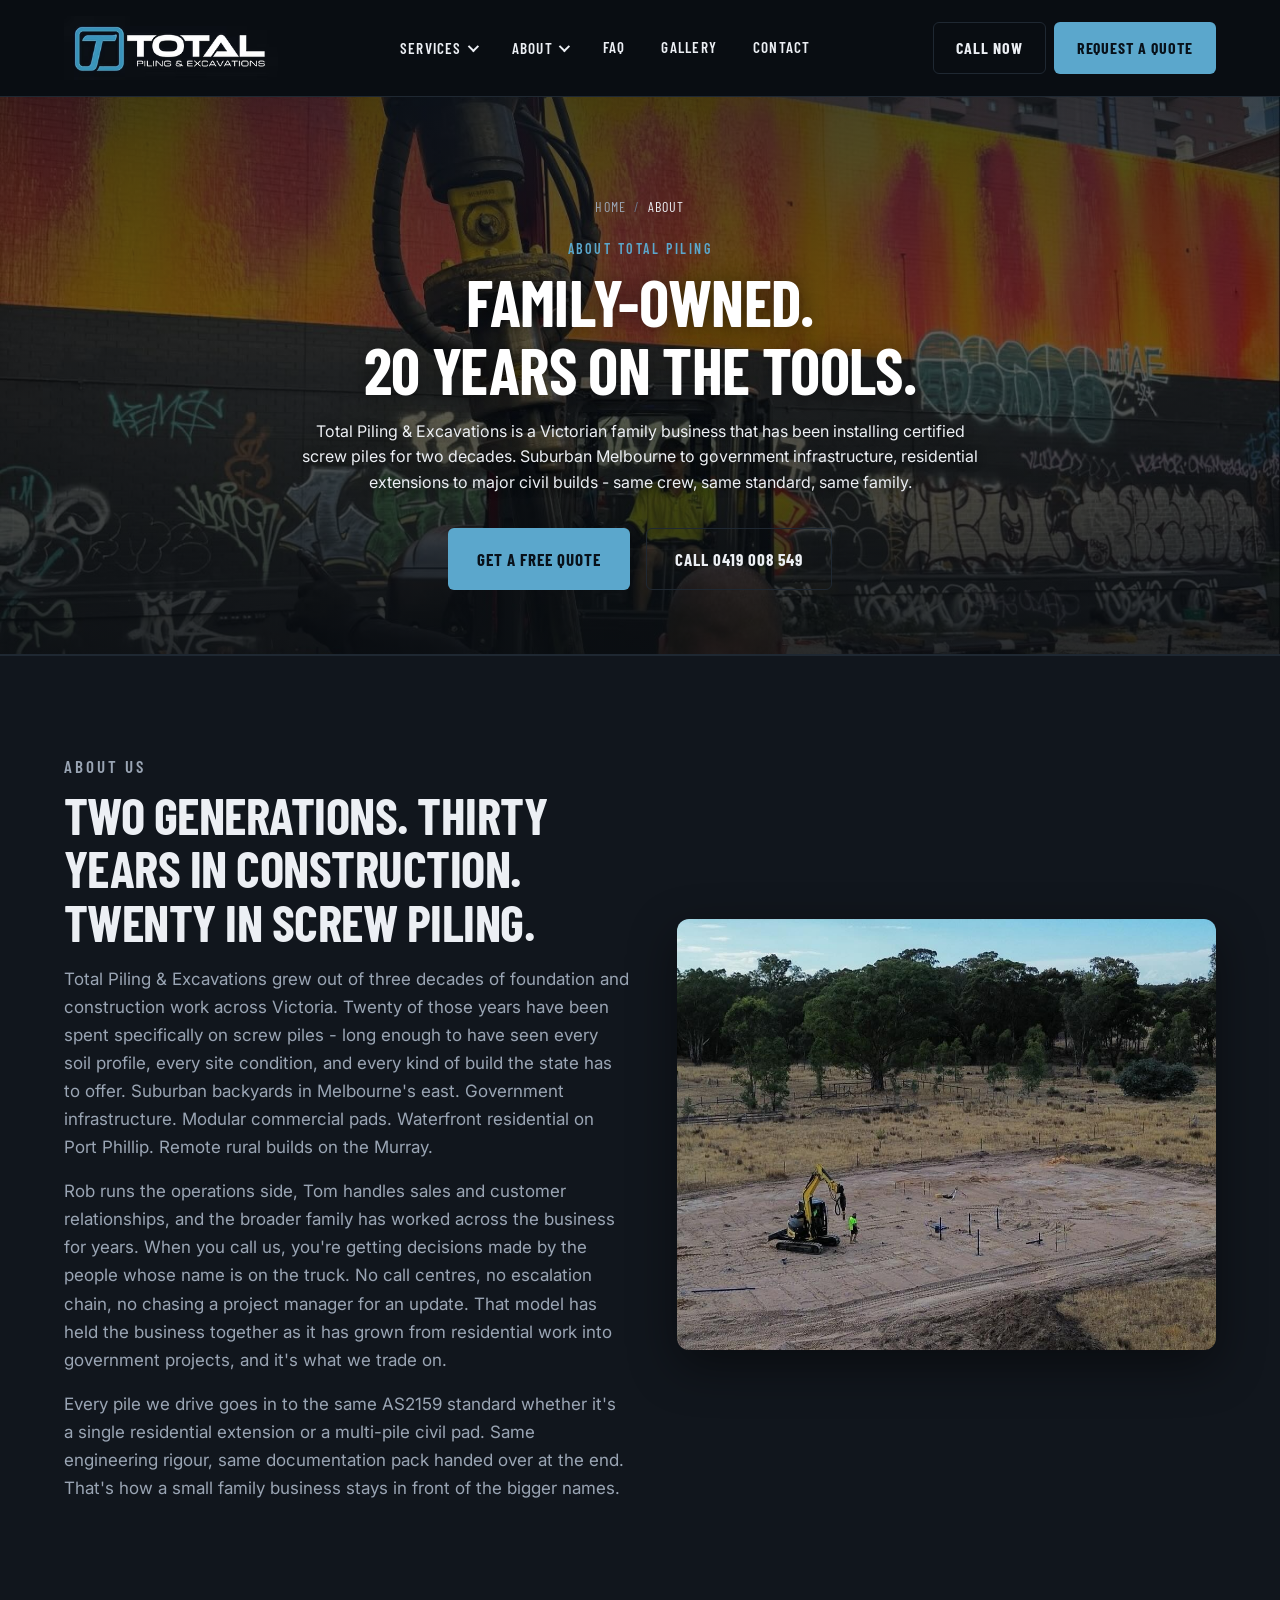
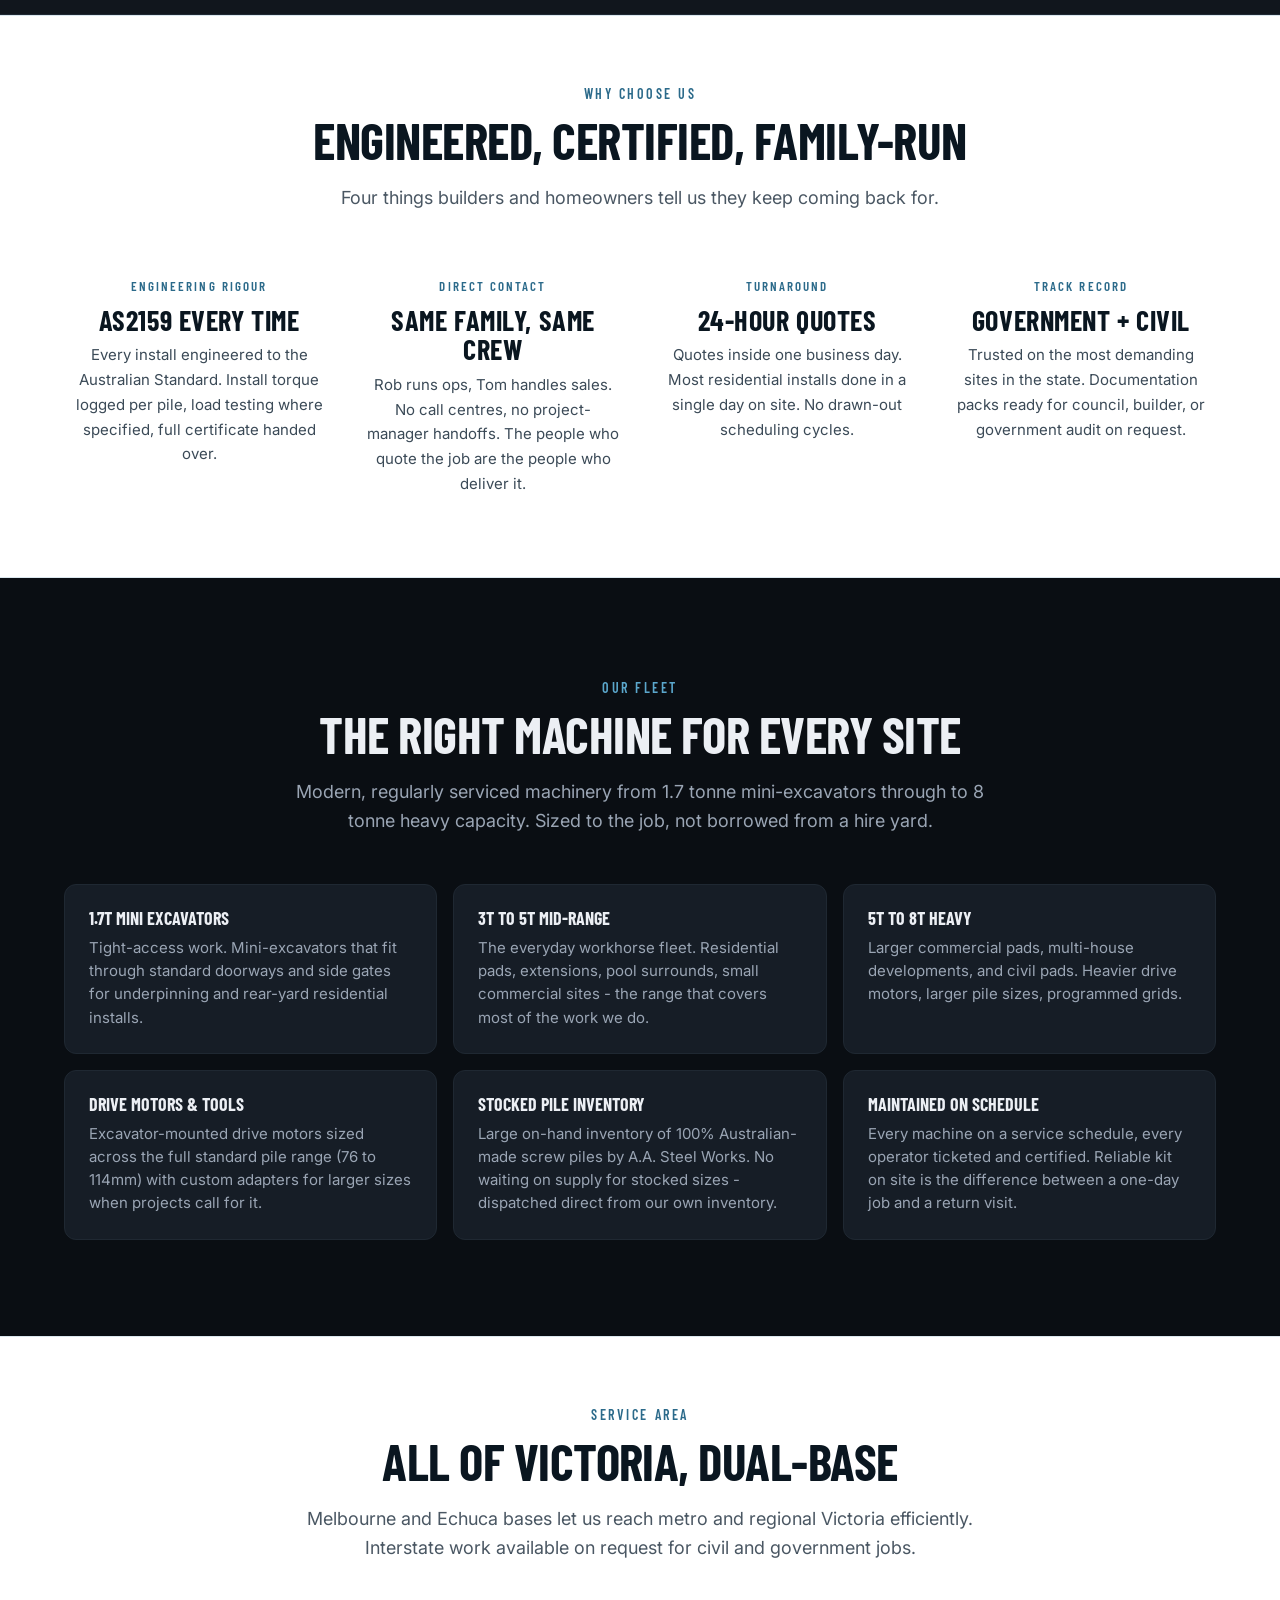
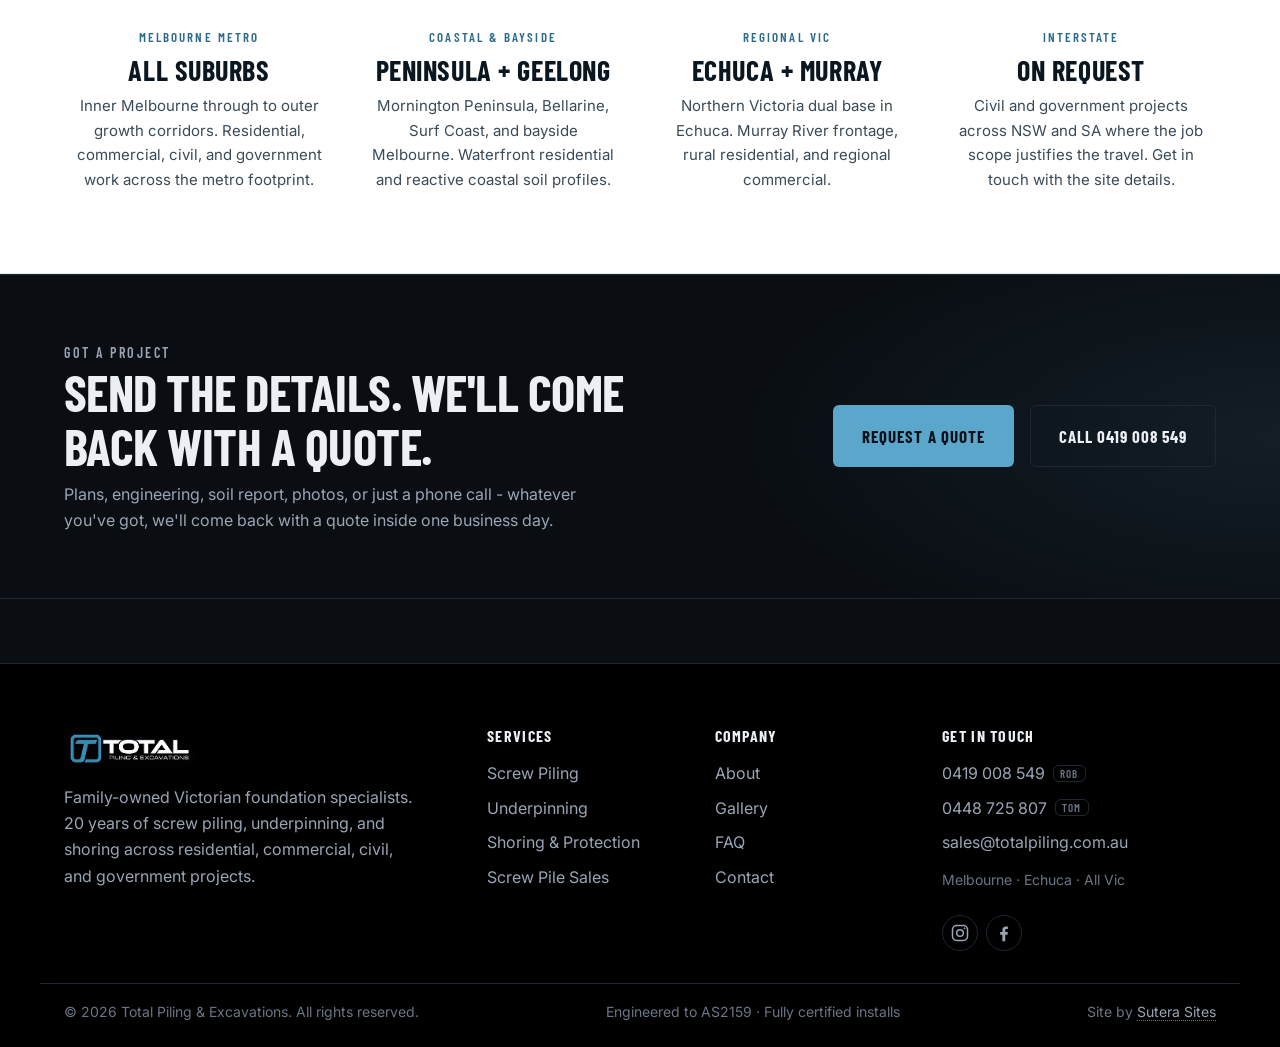
==== commit 24aa9fac: "TPE: drop "come back same day" from About + Underpinning quote CTAs Body copy already states "inside" ====
--- a/about.html
+++ b/about.html
@@ -350,7 +350,7 @@
     <div class="container cta-band-inner">
       <div class="cta-band-copy">
         <p class="eyebrow">Got a project</p>
-        <h2>Send the details. We'll come back same day.</h2>
+        <h2>Send the details. We'll come back with a quote.</h2>
         <p>Plans, engineering, soil report, photos, or just a phone call - whatever you've got, we'll come back with a quote inside one business day.</p>
       </div>
       <div class="cta-band-actions">
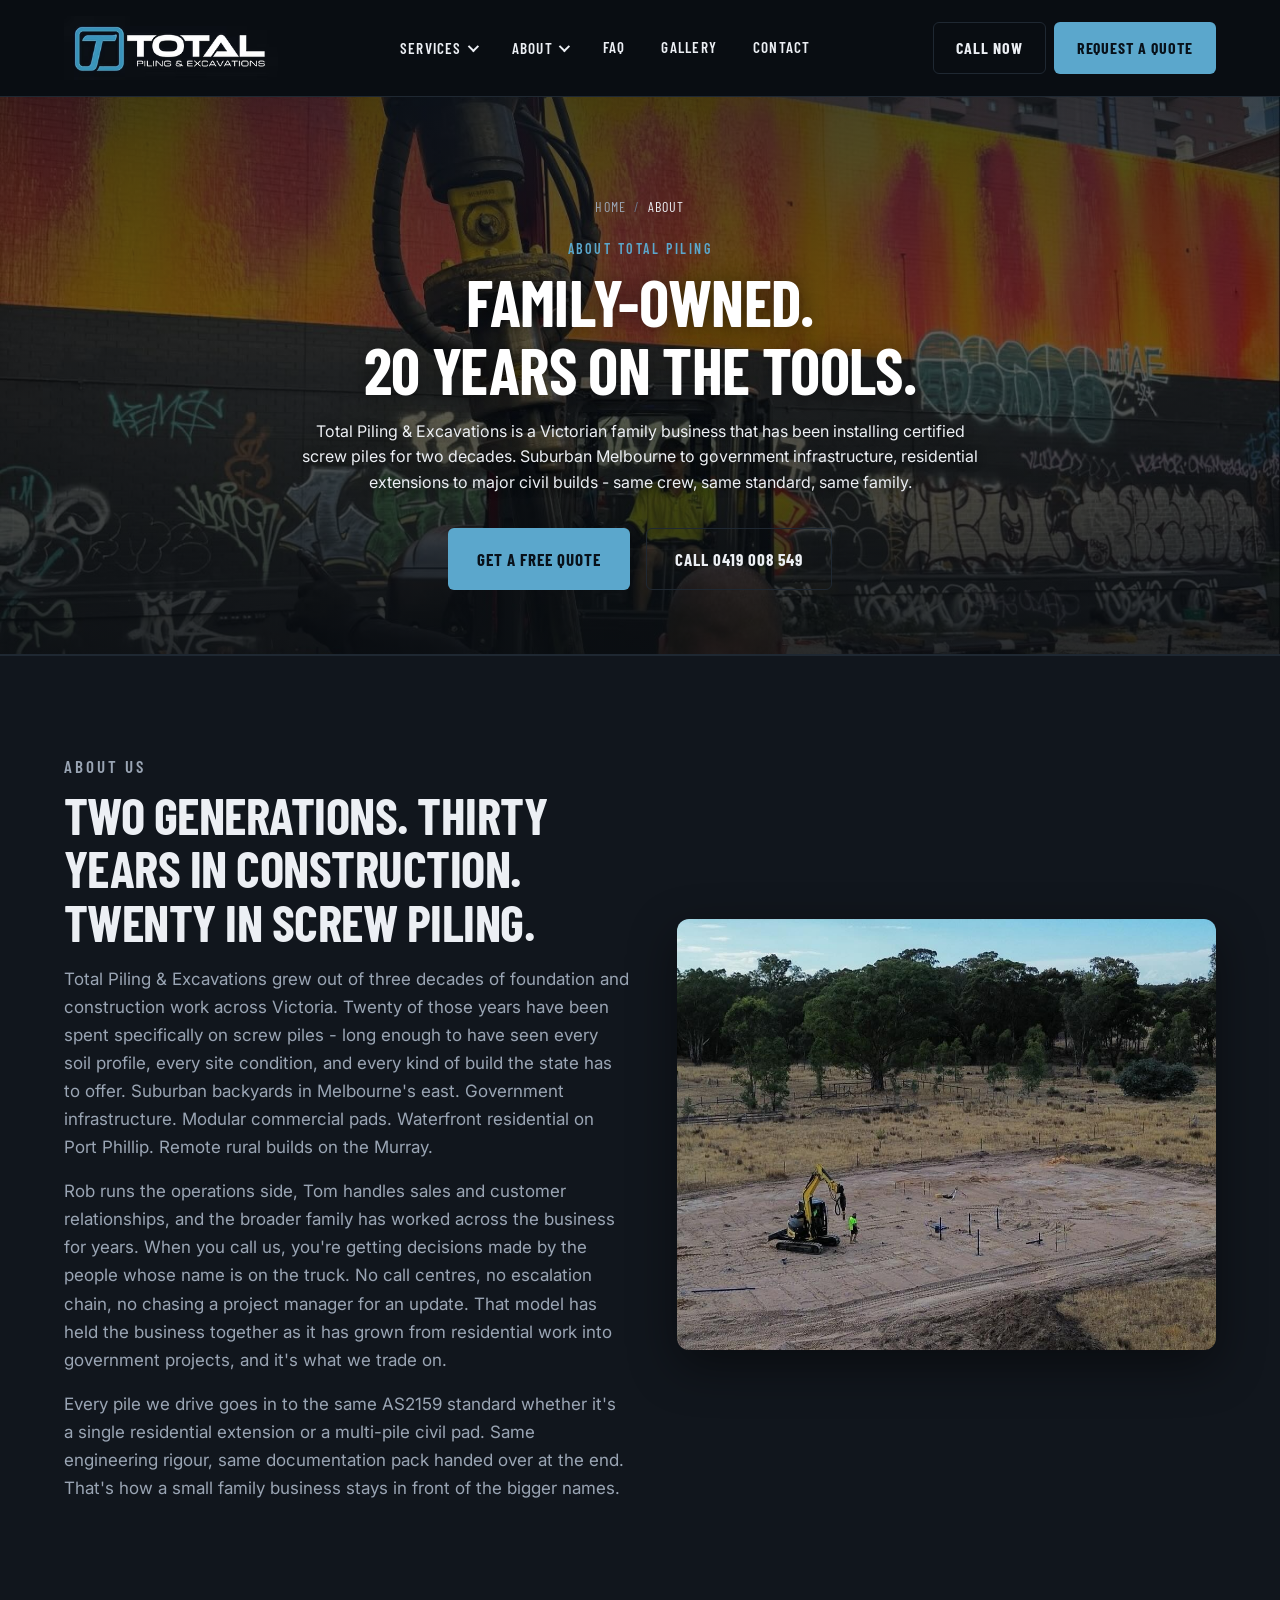
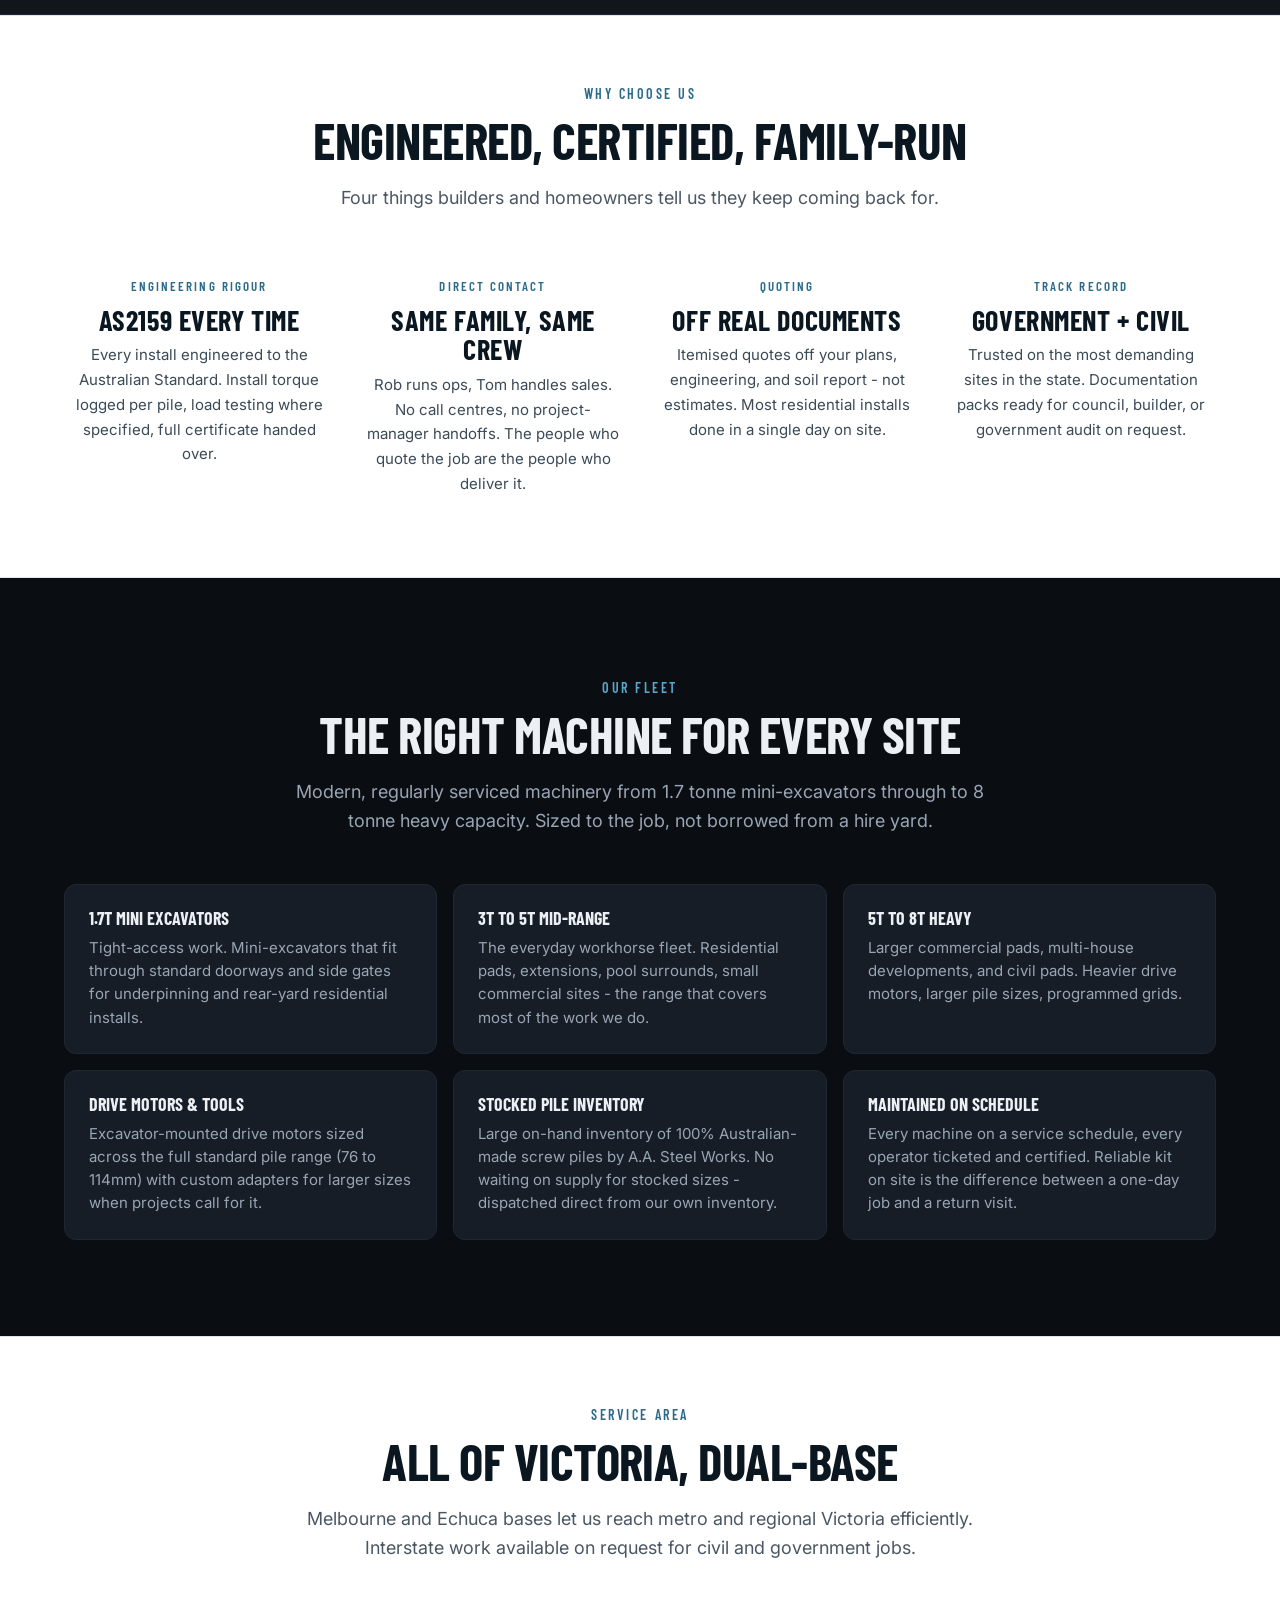
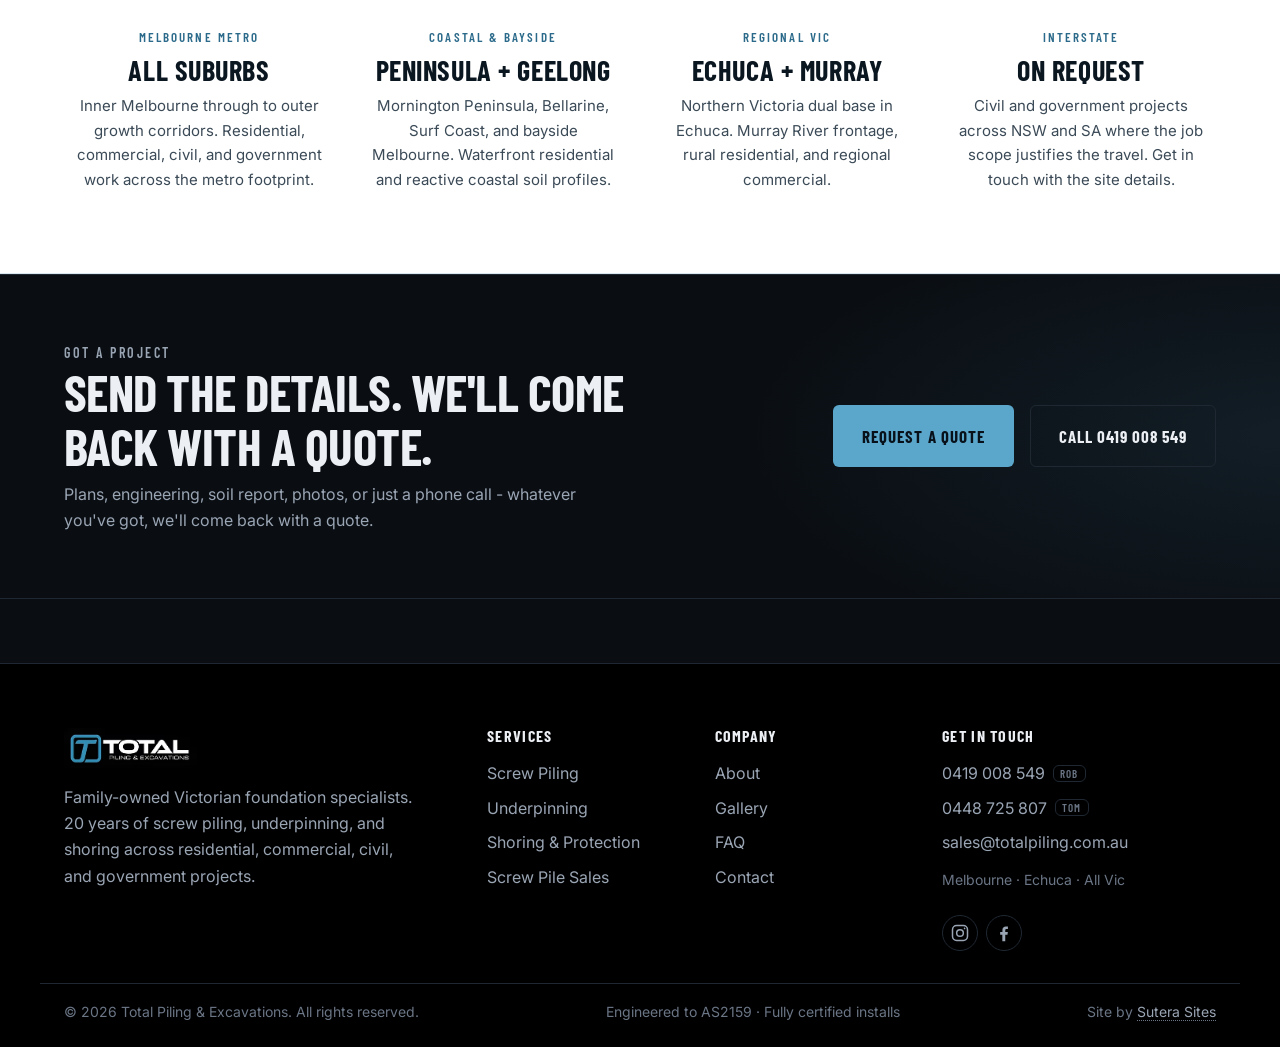
==== commit bd00614b: "TPE: remove 24-hour / one-business-day quote turnaround promises site-wide - Strip all "24 hours" / " ====
--- a/about.html
+++ b/about.html
@@ -264,9 +264,9 @@
           <p class="capability-sub">Rob runs ops, Tom handles sales. No call centres, no project-manager handoffs. The people who quote the job are the people who deliver it.</p>
         </div>
         <div class="capability-item">
-          <p class="capability-label">Turnaround</p>
-          <p class="capability-value">24-hour quotes</p>
-          <p class="capability-sub">Quotes inside one business day. Most residential installs done in a single day on site. No drawn-out scheduling cycles.</p>
+          <p class="capability-label">Quoting</p>
+          <p class="capability-value">Off real documents</p>
+          <p class="capability-sub">Itemised quotes off your plans, engineering, and soil report - not estimates. Most residential installs done in a single day on site.</p>
         </div>
         <div class="capability-item">
           <p class="capability-label">Track record</p>
@@ -351,7 +351,7 @@
       <div class="cta-band-copy">
         <p class="eyebrow">Got a project</p>
         <h2>Send the details. We'll come back with a quote.</h2>
-        <p>Plans, engineering, soil report, photos, or just a phone call - whatever you've got, we'll come back with a quote inside one business day.</p>
+        <p>Plans, engineering, soil report, photos, or just a phone call - whatever you've got, we'll come back with a quote.</p>
       </div>
       <div class="cta-band-actions">
         <a href="/contact.html" class="btn btn-primary btn-lg">Request a Quote</a>
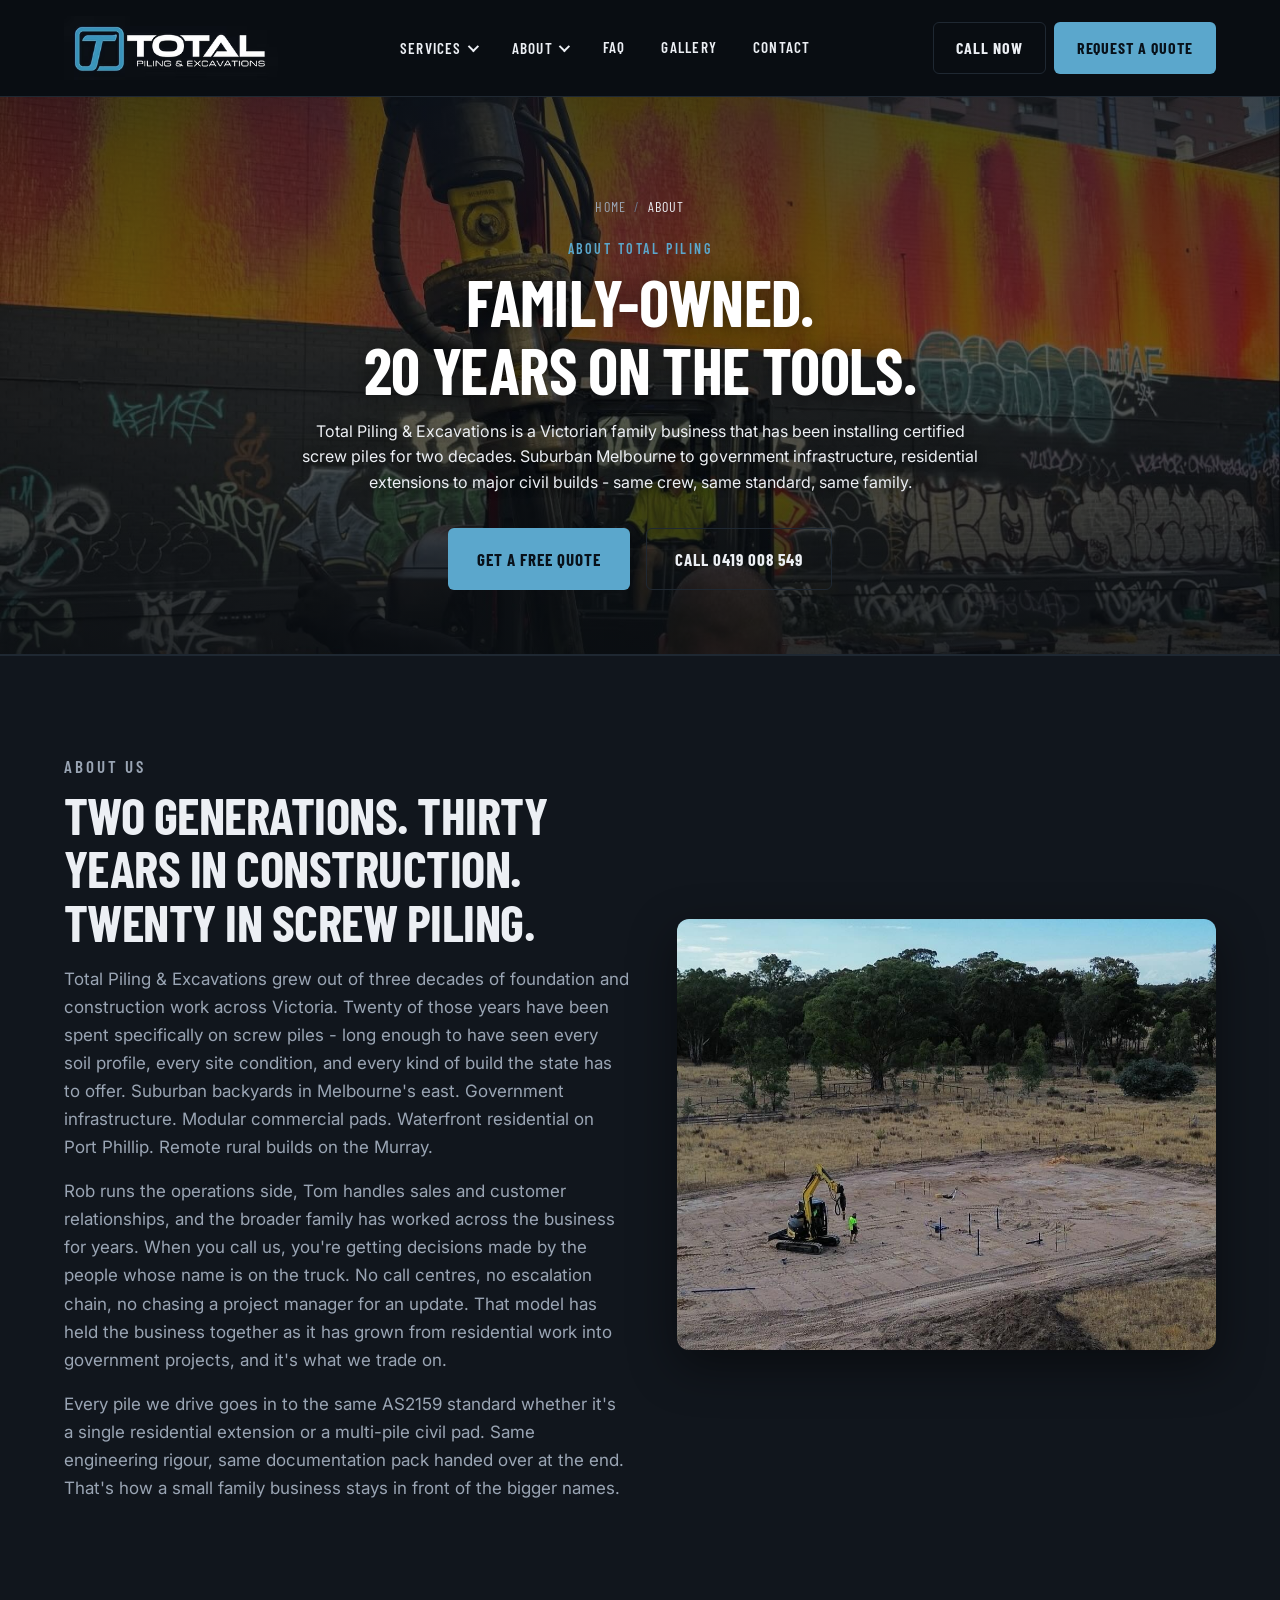
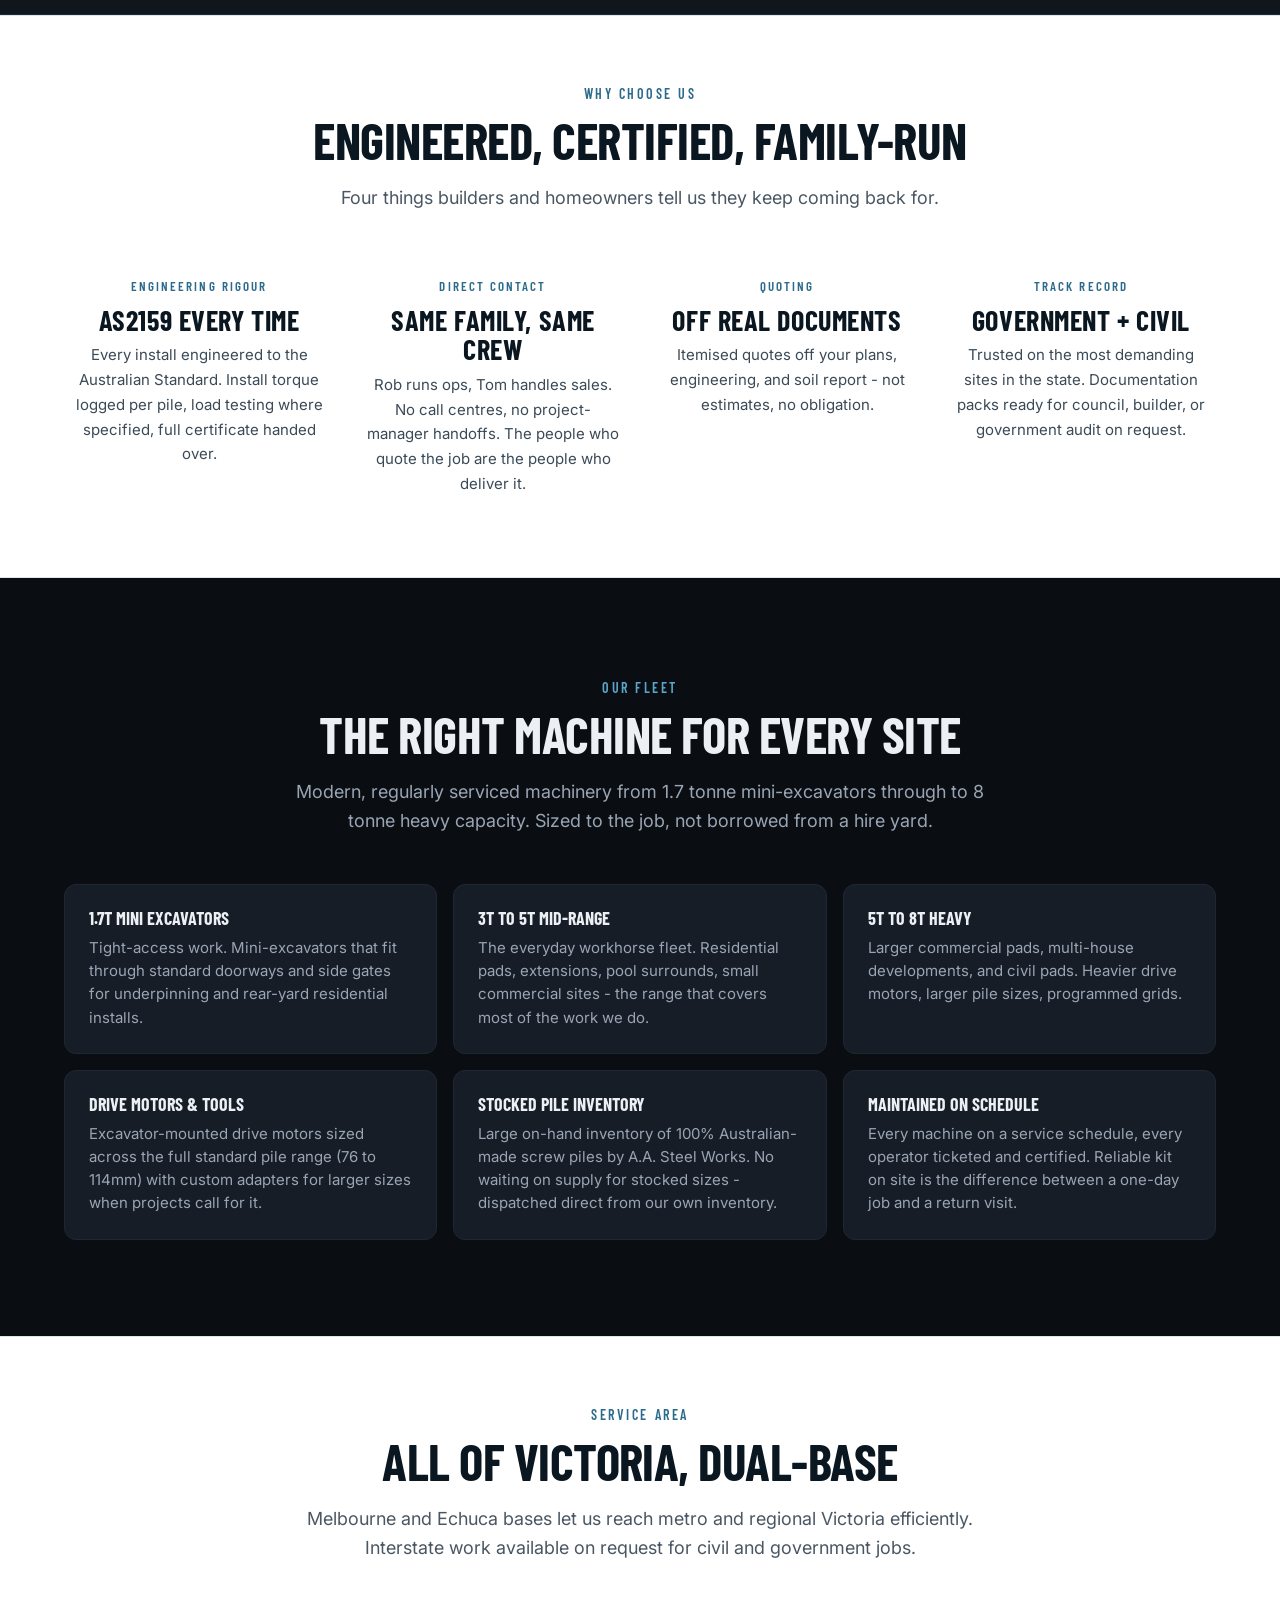
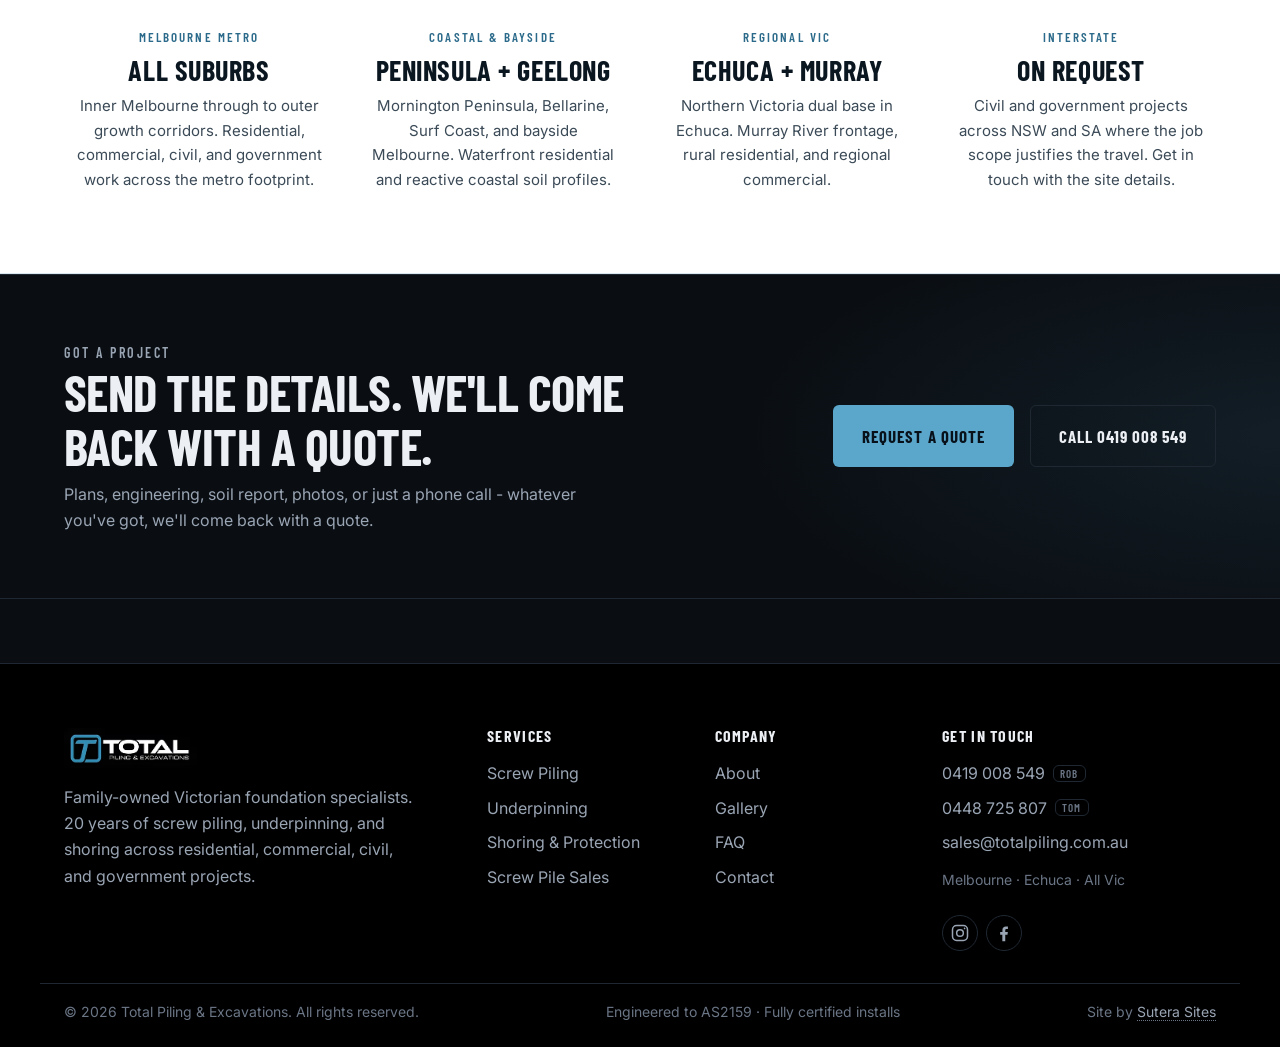
==== commit c4b2ed5c: "TPE: remove all install-speed claims site-wide - Strip "hours not days", "no curing time", "immediat" ====
--- a/about.html
+++ b/about.html
@@ -103,7 +103,7 @@
               <div class="mega-col mega-col-links">
                 <a href="/services/screw-piling.html" class="mega-link">
                   <span class="mega-link-title">Screw Piling</span>
-                  <span class="mega-link-sub">Fast, certified installs. Hours not days, no curing time.</span>
+                  <span class="mega-link-sub">Certified installs, engineered to AS2159. Minimal excavation, no spoil.</span>
                 </a>
                 <a href="/services/underpinning.html" class="mega-link">
                   <span class="mega-link-title">Underpinning</span>
@@ -141,7 +141,7 @@
                 </a>
                 <a href="/about.html#why-us" class="mega-link">
                   <span class="mega-link-title">Why Choose Us</span>
-                  <span class="mega-link-sub">Engineered, load-certified, fast turnaround.</span>
+                  <span class="mega-link-sub">Engineered, load-certified, family-run.</span>
                 </a>
                 <a href="/about.html#fleet" class="mega-link">
                   <span class="mega-link-title">Our Fleet</span>
@@ -266,7 +266,7 @@
         <div class="capability-item">
           <p class="capability-label">Quoting</p>
           <p class="capability-value">Off real documents</p>
-          <p class="capability-sub">Itemised quotes off your plans, engineering, and soil report - not estimates. Most residential installs done in a single day on site.</p>
+          <p class="capability-sub">Itemised quotes off your plans, engineering, and soil report - not estimates, no obligation.</p>
         </div>
         <div class="capability-item">
           <p class="capability-label">Track record</p>
